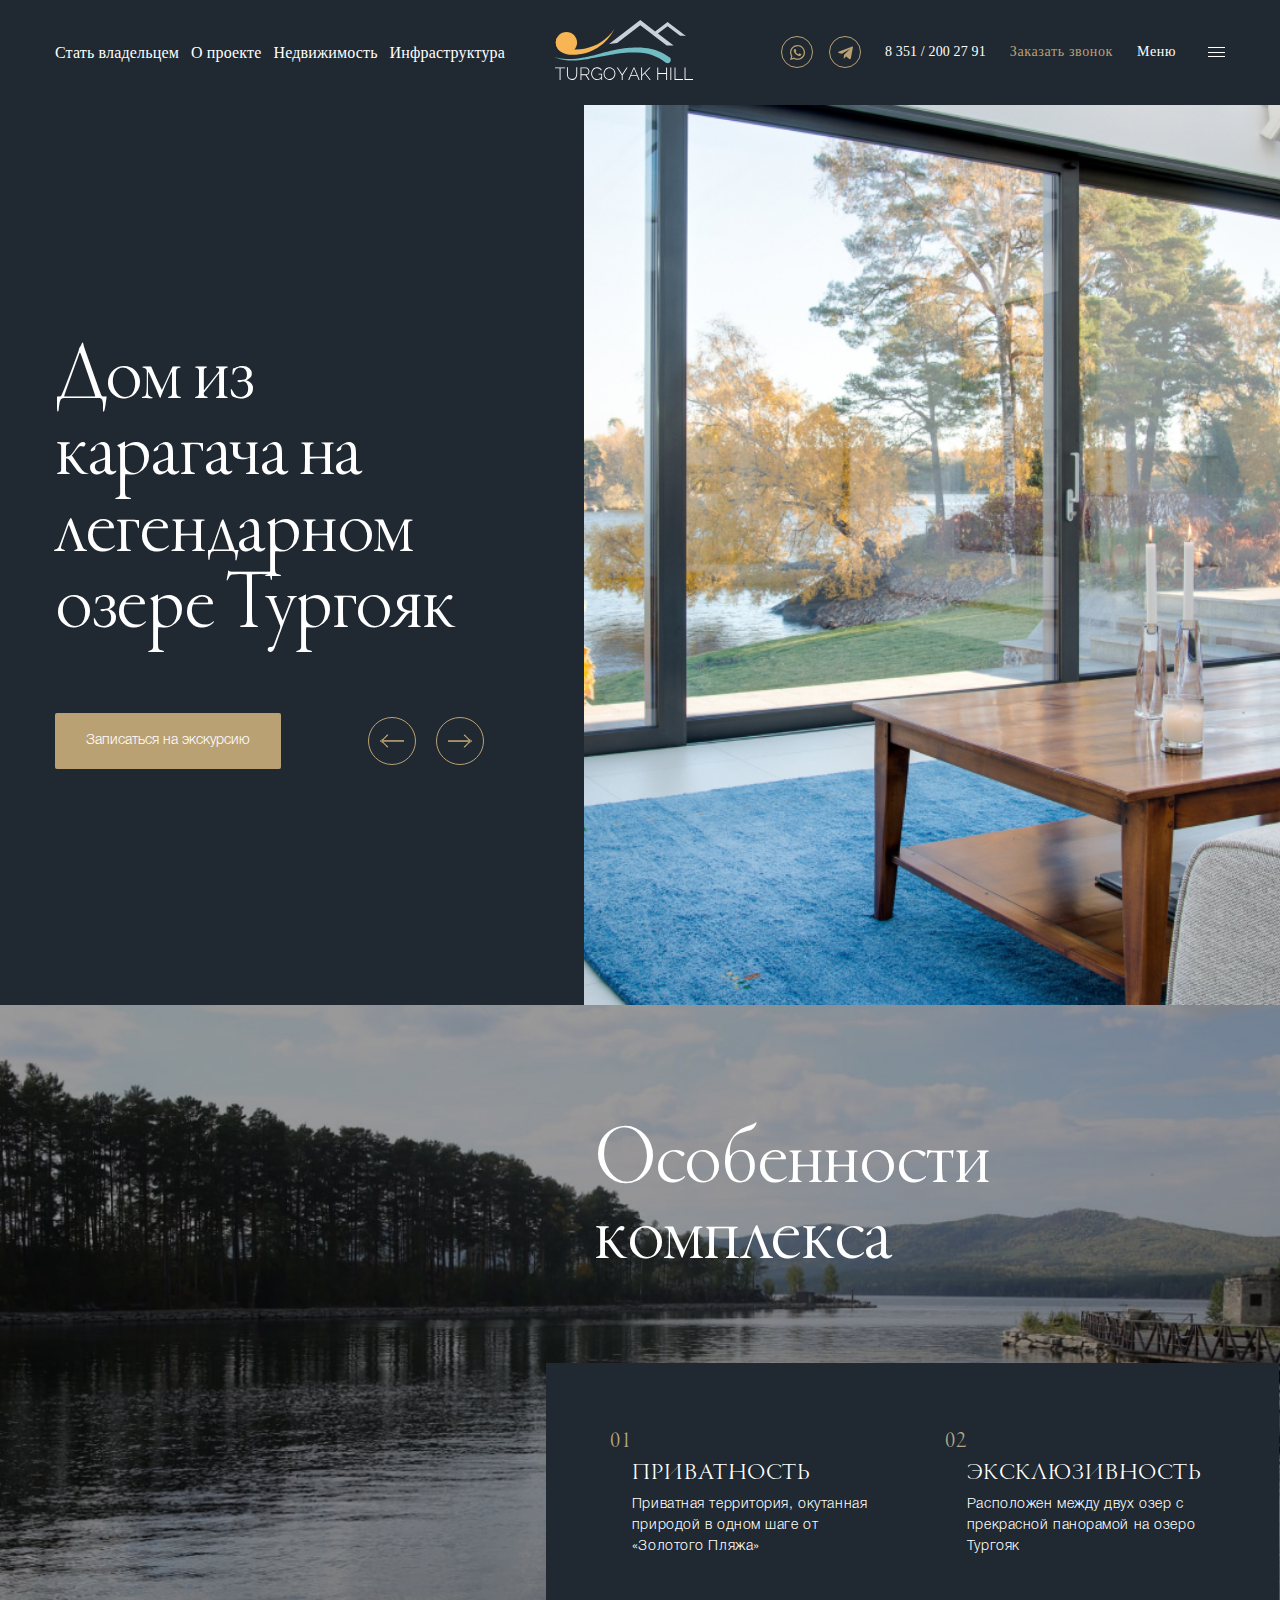
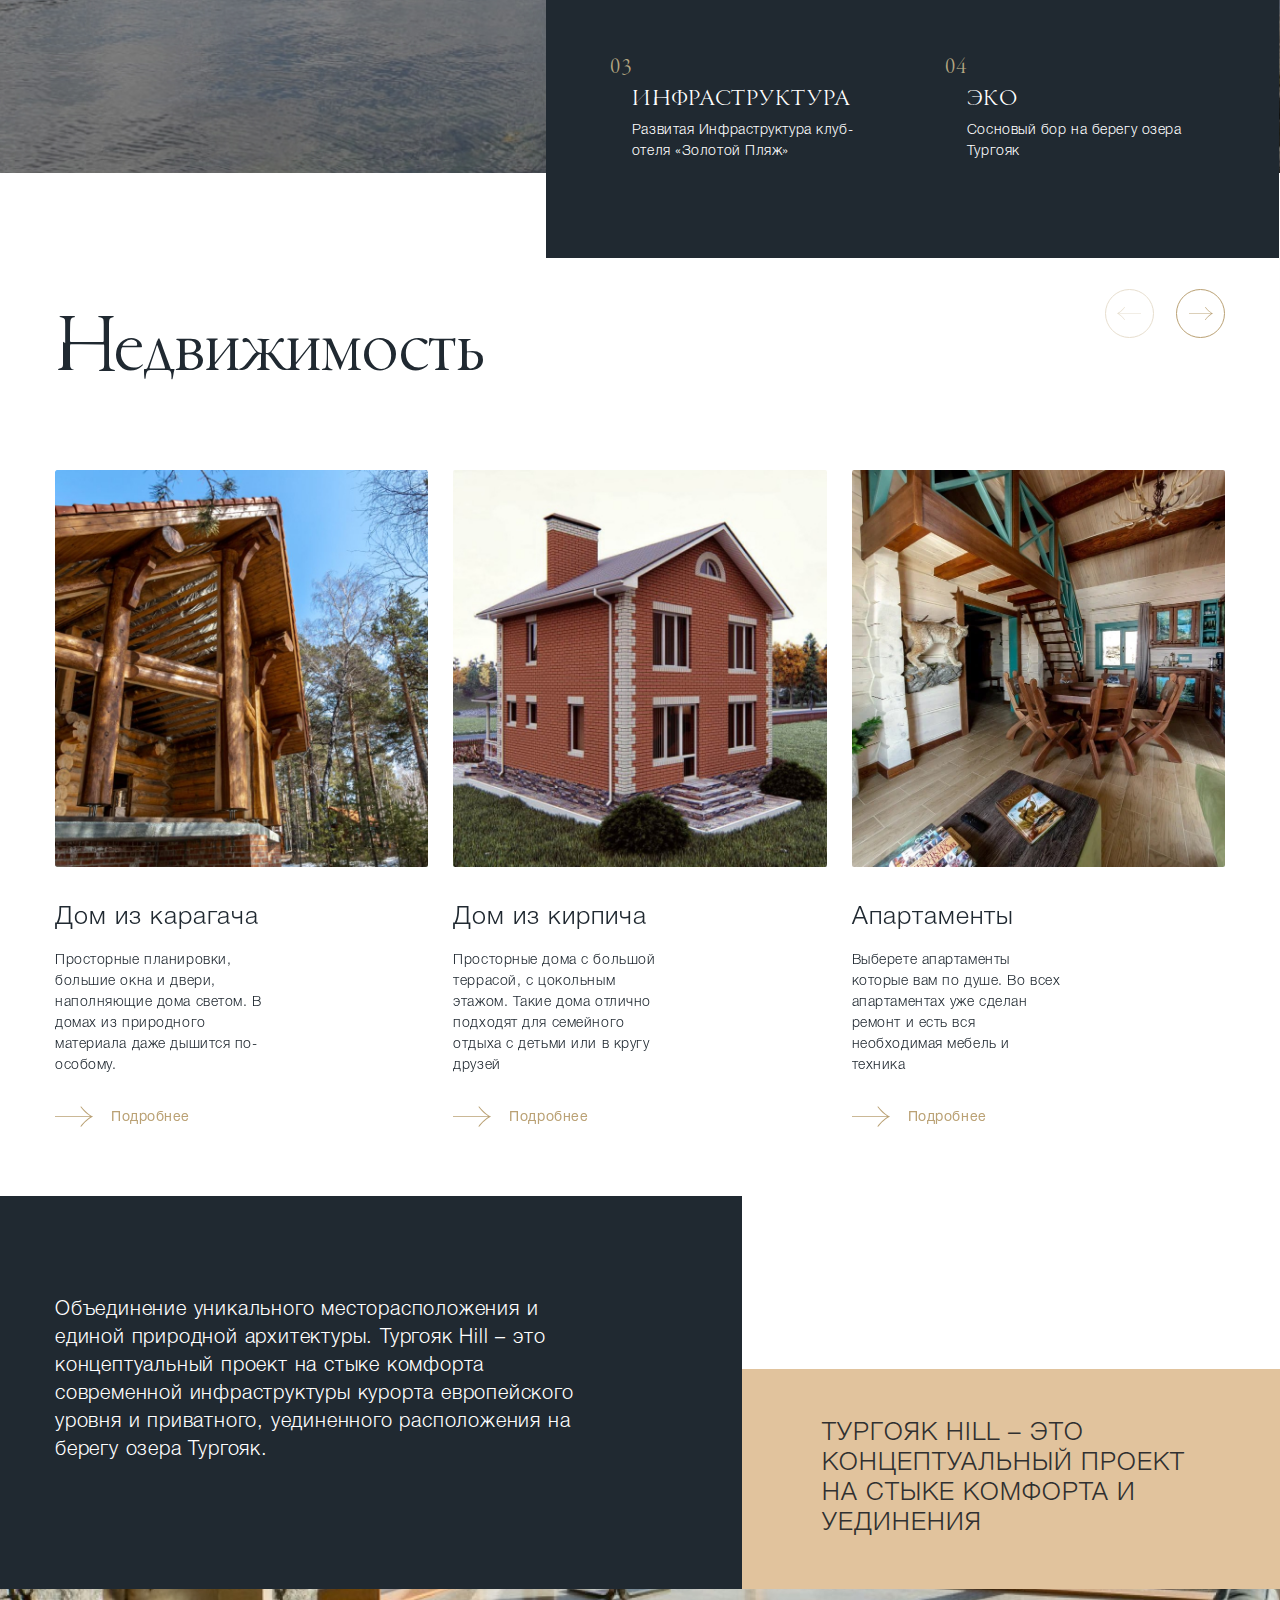
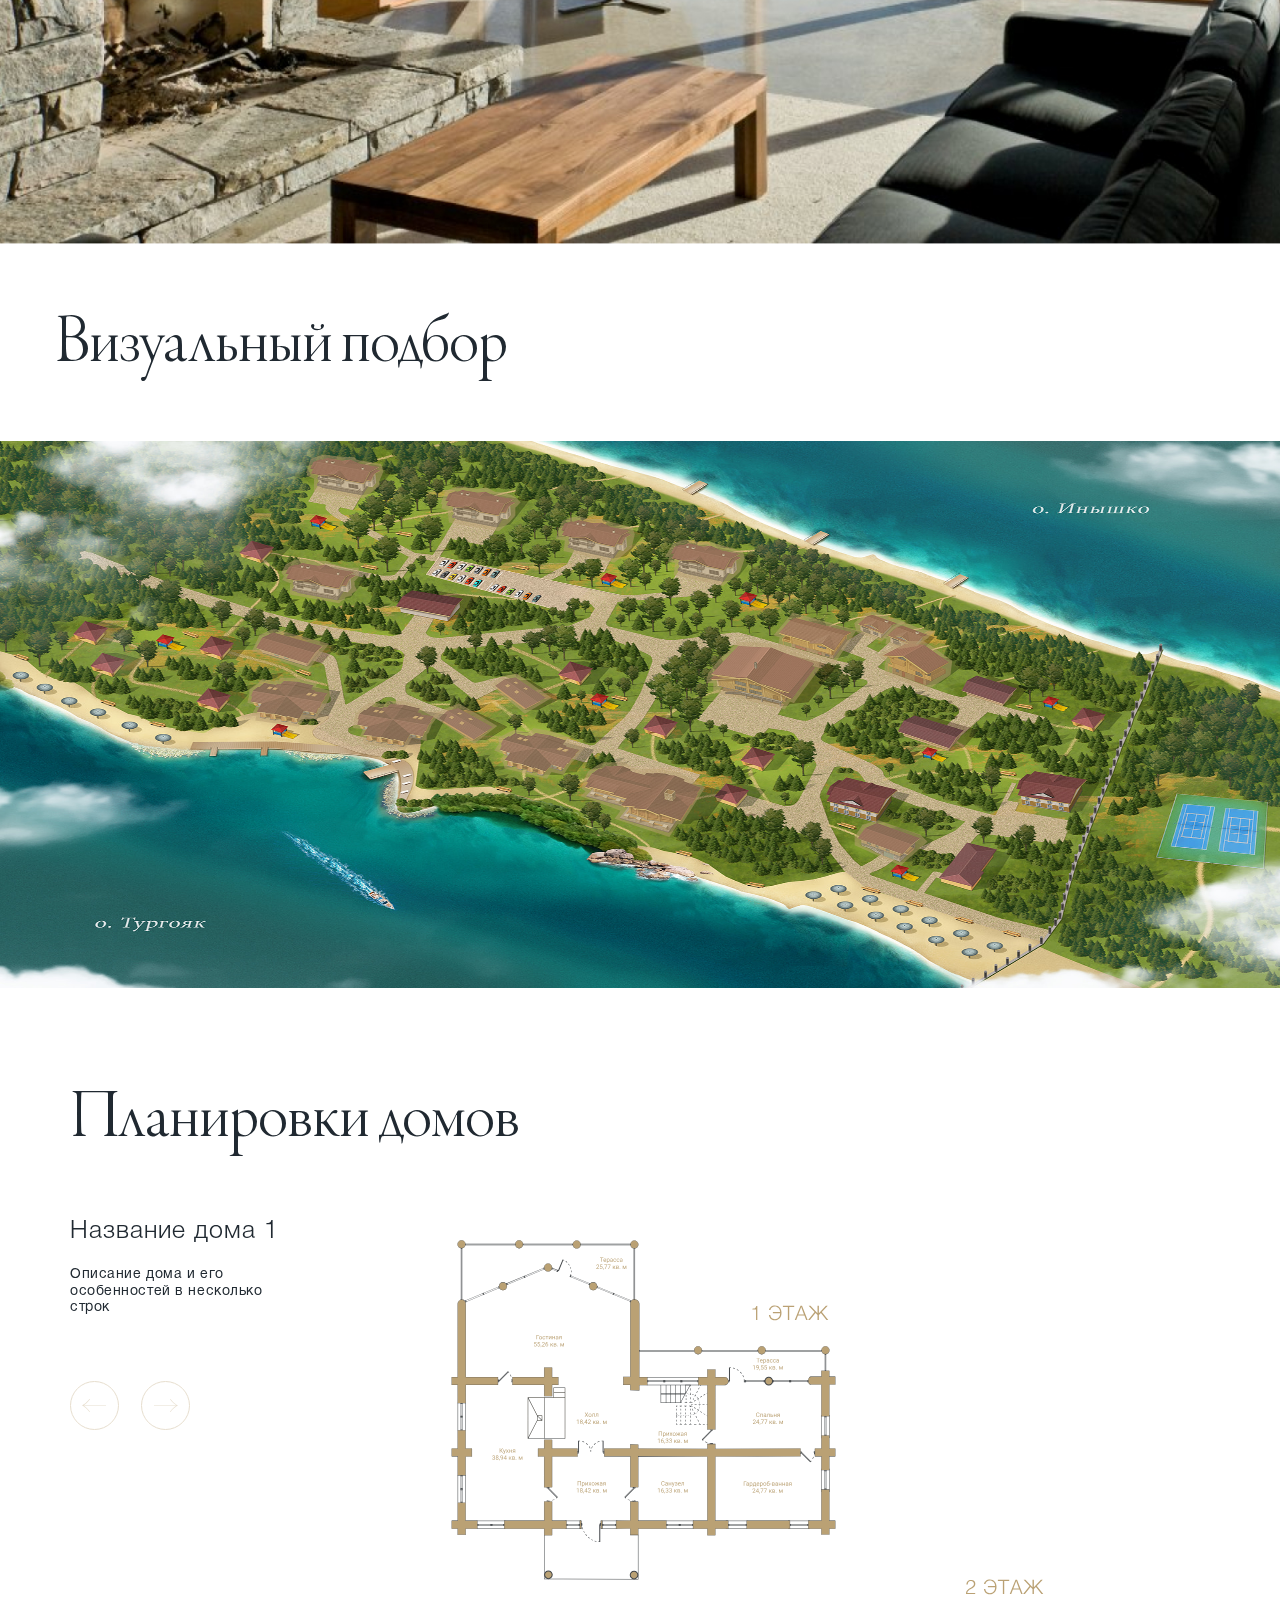
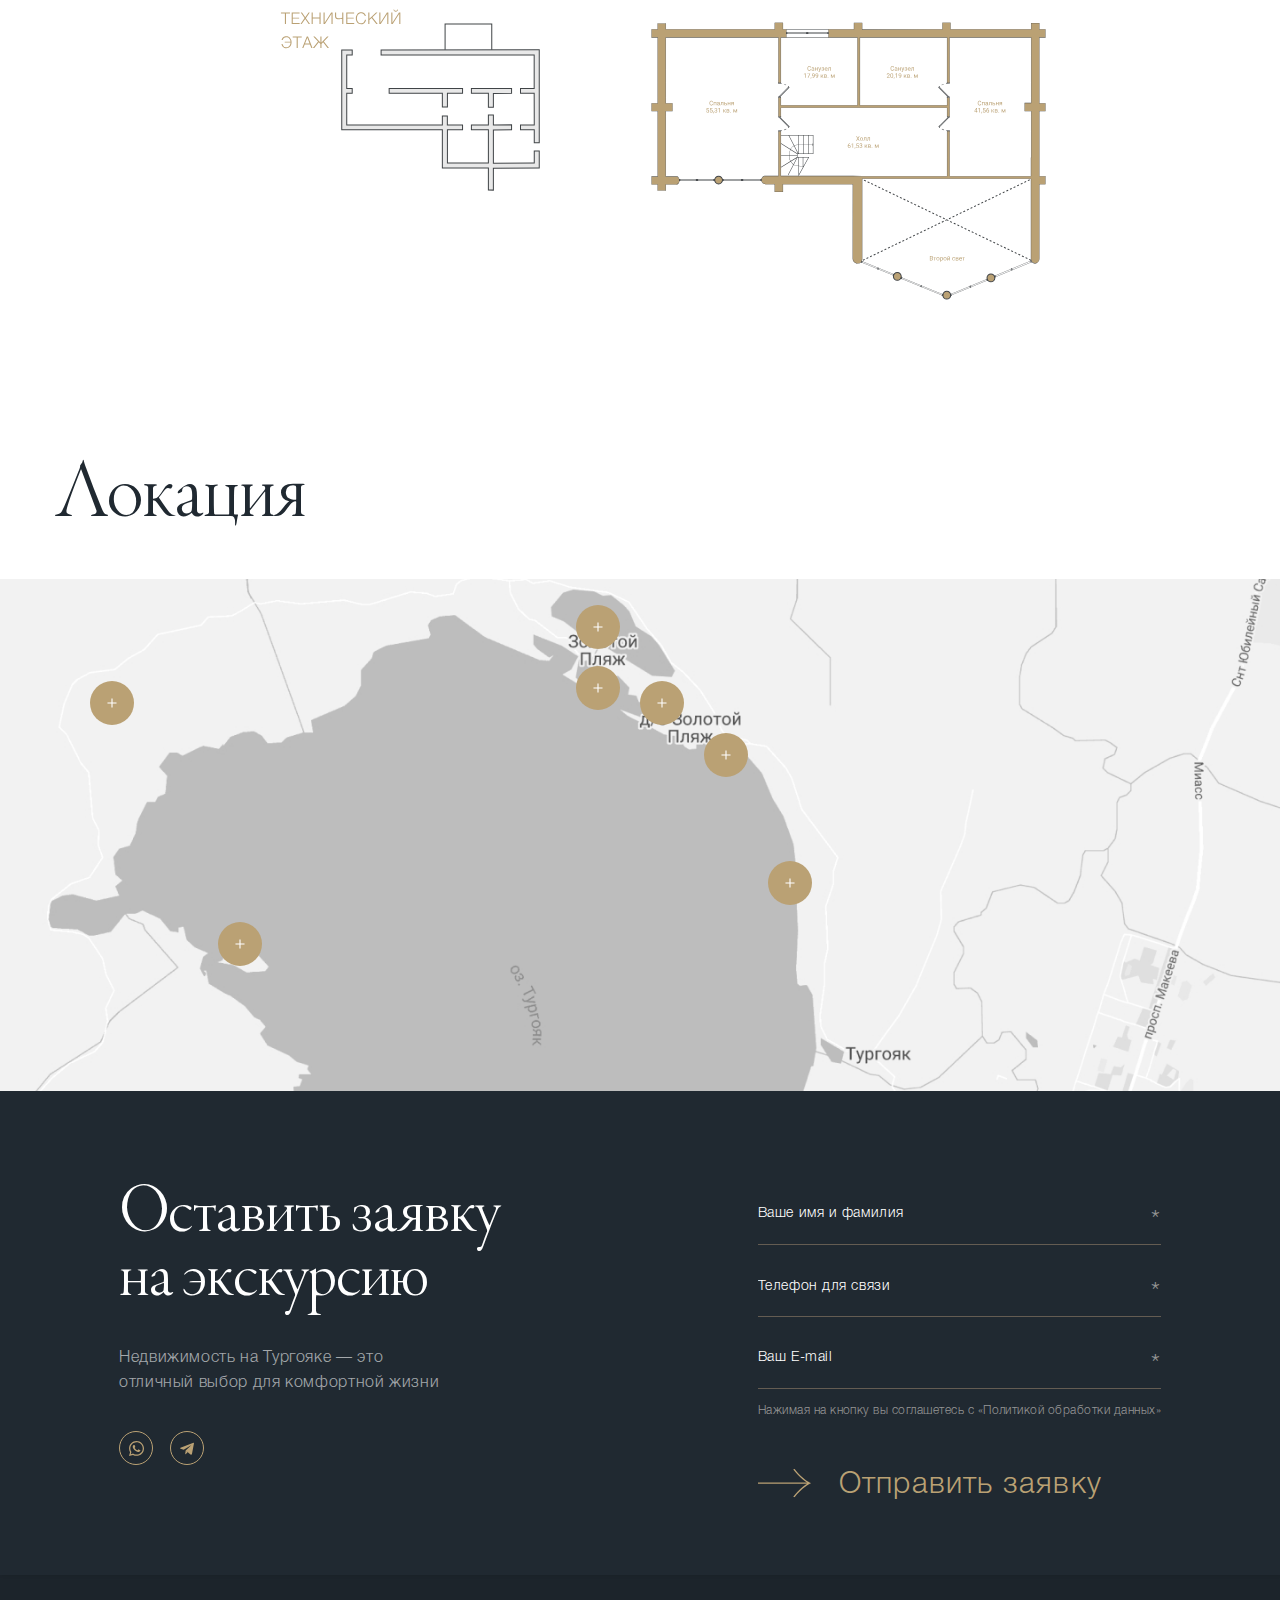
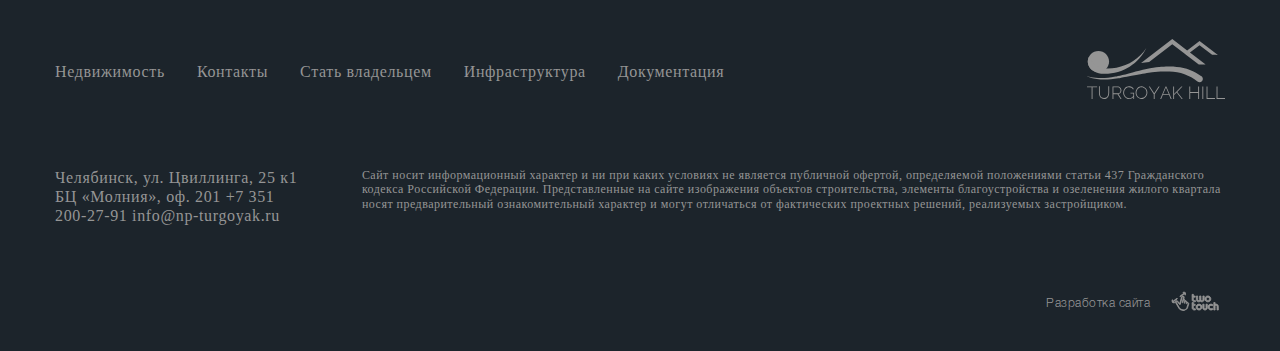
==== index.html @ 864f1203 "fixies lighgalary;" ====
<!DOCTYPE html>
<html class="no-js" lang="ru">

    <head>
        <meta charset="utf-8">
        <meta http-equiv="x-ua-compatible" content="ie=edge">
        <title>Главная</title>
        <meta content="" name="description">
        <meta content="" name="keywords">
        <meta name="viewport" content="width=device-width, initial-scale=1.0">
        <meta content="telephone=no" name="format-detection">
        <meta name="HandheldFriendly" content="true">
        <!--link(href='https://fonts.googleapis.com/css?family=Cormorant:300,400,500,600|Noto+Sans:400,400i,700&display=swap&subset=cyrillic', rel='stylesheet')-->
        <link href="static/css/main.css?1" rel="stylesheet">
        <link rel="shortcut icon" href="fav.svg" type="image/svg">
        <script>
            (function(H){H.className=H.className.replace(/\bno-js\b/,'js')})(document.documentElement)
        </script>
    </head>

    <body class="page">
        <div class="page__header">
            <div class="page-header">
                <div class="container">
                    <div class="page-header__row row">
                        <div class="col-lg-5">
                            <div class="page-header__nav-list"><a class="page-header__nav-item" href="/become_the_owner.html">Стать владельцем</a><a class="page-header__nav-item" href="/about.html">О проекте</a>
                                <div class="page-header__dropdown"><a class="page-header__nav-item" href="/real_estate.html">Недвижимость</a>
                                    <div class="page-header__dropdown-content"><a class="page-header__a" href="/real_estate_items.html">Дома из карагача</a><a class="page-header__a" href="/real_estate_items.html">Дома из кирпича</a><a class="page-header__a" href="/real_estate_items.html">Апартаменты</a>
                                    </div>
                                </div><a class="page-header__nav-item" href="/infrastructure.html">Инфраструктура</a>
                            </div>
                        </div>
                        <div class="col-lg-7">
                            <div class="page-header__right-col">
                                <a class="page-header__logo" href="/">
                                    <svg class="icon__logo" width="138px" height="60px">
                                        <use xlink:href="svg-symbolss51sj.svg#logo"></use>
                                    </svg>
                                </a>
                                <div class="page-header__social">
                                    <div class="page-header__social-item">
                                        <svg class="icon__whatsup" width="15px" height="15px">
                                            <use xlink:href="svg-symbolss51sj.svg#whatsup"></use>
                                        </svg>

                                    </div>
                                    <div class="page-header__social-item">
                                        <svg class="icon__tg" width="14px" height="13px">
                                            <use xlink:href="svg-symbolss51sj.svg#tg"></use>
                                        </svg>

                                    </div>
                                </div>
                                <div class="page-header__contacts-col"><a class="page-header__tel" href="tel:83512002791">8  351 / 200 27 91</a><a class="page-header__callback" href="#exampleModalCenter" data-toggle="modal">Заказать звонок</a>
                                    <div class="page-header__burger-wrap">
                                        <div class="page-header__burger-text">Меню
                                        </div>
                                        <div class="page-header__gamburger">
                                            <div class="page-header__gamburger-line1">
                                            </div>
                                            <div class="page-header__gamburger-line2">
                                            </div>
                                            <div class="page-header__gamburger-line3">
                                            </div>
                                        </div>
                                    </div>
                                </div>
                            </div>
                        </div>
                    </div>
                </div>
                <div class="page-header__mobile-menu">
                    <div class="container">
                        <div class="page-header__row-top row">
                            <div class="col-lg-1"></div>
                            <div class="col-12 col-lg-11">
                                <div class="page-header__content">
                                    <a class="page-header__logo" href="/">
                                        <svg class="icon__logo" width="138px" height="60px">
                                            <use xlink:href="svg-symbolss51sj.svg#logo"></use>
                                        </svg>
                                    </a>
                                    <div class="page-header__burger-wrap">
                                        <div class="page-header__burger-text">Закрыть
                                        </div>
                                        <div class="page-header__gamburger">
                                            <div class="page-header__gamburger-line1">
                                            </div>
                                            <div class="page-header__gamburger-line2">
                                            </div>
                                            <div class="page-header__gamburger-line3">
                                            </div>
                                        </div>
                                    </div>
                                </div>
                            </div>
                        </div>
                        <div class="page-header__row-bottom row">
                            <div class="col-lg-1"></div>
                            <div class="col-12 col-md-7">
                                <div class="page-header__nav-list page-header__nav-list_mobile"><a class="page-header__nav-item" href="/become_the_owner.html">Стать владельцем</a><a class="page-header__nav-item" href="/about.html">О проекте</a><a class="page-header__nav-item" href="/plans.html">Недвижимость</a>
                                    <a
                                    class="page-header__nav-item" href="/infrastructure.html">Инфраструктура</a><a class="page-header__nav-item" href="/docs.html">Документация</a>
                                </div>
                            </div>
                            <div class="col-12 col-md-4">
                                <div class="page-header__mobile-contacts">
                                    <div class="page-header__mobile-contacts-top">
                                        <div class="page-header__mobile-text">Телефон
                                        </div><a class="page-header__tel page-header__tel_mobile" href="tel:83512002791">8  351 / 200 27 91</a>
                                        <div class="page-header__social page-header__social_mobile">
                                            <div class="page-header__social-item">
                                                <svg class="icon__whatsup" width="15px" height="15px">
                                                    <use xlink:href="svg-symbolss51sj.svg#whatsup"></use>
                                                </svg>

                                            </div>
                                            <div class="page-header__social-item">
                                                <svg class="icon__tg" width="14px" height="13px">
                                                    <use xlink:href="svg-symbolss51sj.svg#tg"></use>
                                                </svg>

                                            </div>
                                        </div>
                                    </div>
                                    <div class="page-header__mobile-contacts-bottom">
                                        <div class="page-header__arrow">
                                            <svg class="icon__mobile-arr" width="35px" height="19px">
                                                <use xlink:href="svg-symbolss51sj.svg#mobile-arr"></use>
                                            </svg>

                                        </div><a class="page-header__callback page-header__callback_mobile" href="#exampleModalCenter" data-toggle="modal">Заказать звонок</a>
                                    </div>
                                </div>
                            </div>
                        </div>
                    </div>
                </div>
            </div>
        </div>
        <div class="page__wrapper">
            <div class="page__b-main-slider">
                <div class="b-main-slider">
                    <div class="b-main-slider__slider">
                        <div class="swiper-container mySwiper">
                            <div class="swiper-wrapper">
                                <div class="swiper-slide">
                                    <div class="b-main-slider__slide">
                                        <div class="b-main-slider__container container">
                                            <div class="b-main-slider__row row">
                                                <div class="b-main-slider__mobile-col col-sm-12 col-lg-5">
                                                    <div class="b-main-slider__title">Дом из карагача на легендарном озере Тургояк
                                                    </div>
                                                    <div class="b-main-slider__bottom">
                                                        <div class="b-main-slider__btn"><a class="b-btn" href="#exampleModalCenter" data-toggle="modal">Записаться на экскурсию</a>
                                                        </div>
                                                        <div class="b-main-slider__navigation">
                                                            <div class="b-slider-nav b-slider-nav_main">
                                                                <div class="b-slider-nav__btn b-slider-nav__btn_prev">
                                                                    <div class="b-slider-nav__arr-cont">
                                                                        <svg class="icon__arrow" width="24px" height="13px">
                                                                            <use xlink:href="svg-symbolss51sj.svg#arrow"></use>
                                                                        </svg>

                                                                        <svg class="icon__arrow" width="24px" height="13px">
                                                                            <use xlink:href="svg-symbolss51sj.svg#arrow"></use>
                                                                        </svg>

                                                                    </div>
                                                                </div>
                                                                <div class="b-slider-nav__btn b-slider-nav__btn_next">
                                                                    <div class="b-slider-nav__arr-cont">
                                                                        <svg class="icon__arrow" width="24px" height="13px">
                                                                            <use xlink:href="svg-symbolss51sj.svg#arrow"></use>
                                                                        </svg>

                                                                        <svg class="icon__arrow" width="24px" height="13px">
                                                                            <use xlink:href="svg-symbolss51sj.svg#arrow"></use>
                                                                        </svg>

                                                                    </div>
                                                                </div>
                                                            </div>
                                                        </div>
                                                    </div>
                                                </div>
                                                <div class="col-sm-12 col-lg-7">
                                                    <div class="b-main-slider__slider-img" style="background-image: url(static/img/content/main-new.jpg)">
                                                    </div>
                                                </div>
                                            </div>
                                        </div>
                                    </div>
                                </div>
                                <div class="swiper-slide">
                                    <div class="b-main-slider__slide">
                                        <div class="b-main-slider__container container">
                                            <div class="b-main-slider__row row">
                                                <div class="b-main-slider__mobile-col col-sm-12 col-lg-5">
                                                    <div class="b-main-slider__title">Апартаменты на легендарном озере Тургояк
                                                    </div>
                                                    <div class="b-main-slider__bottom">
                                                        <div class="b-main-slider__btn"><a class="b-btn" href="#exampleModalCenter" data-toggle="modal">Записаться на экскурсию</a>
                                                        </div>
                                                        <div class="b-main-slider__navigation">
                                                            <div class="b-slider-nav b-slider-nav_main">
                                                                <div class="b-slider-nav__btn b-slider-nav__btn_prev">
                                                                    <div class="b-slider-nav__arr-cont">
                                                                        <svg class="icon__arrow" width="24px" height="13px">
                                                                            <use xlink:href="svg-symbolss51sj.svg#arrow"></use>
                                                                        </svg>

                                                                        <svg class="icon__arrow" width="24px" height="13px">
                                                                            <use xlink:href="svg-symbolss51sj.svg#arrow"></use>
                                                                        </svg>

                                                                    </div>
                                                                </div>
                                                                <div class="b-slider-nav__btn b-slider-nav__btn_next">
                                                                    <div class="b-slider-nav__arr-cont">
                                                                        <svg class="icon__arrow" width="24px" height="13px">
                                                                            <use xlink:href="svg-symbolss51sj.svg#arrow"></use>
                                                                        </svg>

                                                                        <svg class="icon__arrow" width="24px" height="13px">
                                                                            <use xlink:href="svg-symbolss51sj.svg#arrow"></use>
                                                                        </svg>

                                                                    </div>
                                                                </div>
                                                            </div>
                                                        </div>
                                                    </div>
                                                </div>
                                                <div class="col-sm-12 col-lg-7">
                                                    <div class="b-main-slider__slider-img" style="background-image: url(static/img/content/main_slider.jpg)">
                                                    </div>
                                                </div>
                                            </div>
                                        </div>
                                    </div>
                                </div>
                            </div>
                        </div>
                    </div>
                    <div class="b-main-slider__mobile-navigation">
                        <div class="container">
                            <div class="row">
                                <div class="col-lg-12">
                                    <div class="b-main-slider__mobile-navigation-block">
                                        <div class="swiper-button-prev">
                                            <svg class="icon__arrow" width="24px" height="13px">
                                                <use xlink:href="svg-symbolss51sj.svg#arrow"></use>
                                            </svg>

                                        </div>
                                        <div class="swiper-pagination"></div>
                                        <div class="swiper-button-next">
                                            <svg class="icon__arrow" width="24px" height="13px">
                                                <use xlink:href="svg-symbolss51sj.svg#arrow"></use>
                                            </svg>

                                        </div>
                                    </div>
                                </div>
                            </div>
                        </div>
                    </div>
                </div>
                <div class="page__second-for-main-block">
                    <div class="b-features">
                        <div class="b-features__content" style="background-image:url(static/img/content/feature-img.jpg);">
                            <div class="row">
                                <div class="col-md-3 col-lg-5"></div>
                                <div class="b-features__col col-md-9 col-lg-7">
                                    <div class="b-features__header">Особенности комплекса
                                    </div>
                                    <div class="b-features__card-block">
                                        <div class="b-features__card">
                                            <div class="b-features__grid">
                                                <div class="b-features__item">
                                                    <div class="b-features__num">01
                                                    </div>
                                                    <div class="b-features__text">
                                                        <div class="b-features__title">ПРИВАТНОСТЬ
                                                        </div>
                                                        <div class="b-features__desc">Приватная территория, окутанная природой в одном шаге от «Золотого Пляжа»
                                                        </div>
                                                    </div>
                                                </div>
                                                <div class="b-features__item">
                                                    <div class="b-features__num">02
                                                    </div>
                                                    <div class="b-features__text">
                                                        <div class="b-features__title">ЭКСКЛЮЗИВНОСТЬ
                                                        </div>
                                                        <div class="b-features__desc">Расположен между двух озер с прекрасной панорамой на озеро Тургояк
                                                        </div>
                                                    </div>
                                                </div>
                                                <div class="b-features__item">
                                                    <div class="b-features__num">03
                                                    </div>
                                                    <div class="b-features__text">
                                                        <div class="b-features__title">ИНФРАСТРУКТУРА
                                                        </div>
                                                        <div class="b-features__desc">Развитая Инфраструктура клуб-отеля «Золотой Пляж»
                                                        </div>
                                                    </div>
                                                </div>
                                                <div class="b-features__item">
                                                    <div class="b-features__num">04
                                                    </div>
                                                    <div class="b-features__text">
                                                        <div class="b-features__title">Эко
                                                        </div>
                                                        <div class="b-features__desc">Сосновый бор на берегу озера Тургояк
                                                        </div>
                                                    </div>
                                                </div>
                                            </div>
                                        </div>
                                        <div class="b-features__slider">
                                            <div class="b-features__swiper-container swiper-container">
                                                <div class="b-features__swiper-wrapper swiper-wrapper">
                                                    <div class="b-features__swiper-slide swiper-slide">
                                                        <div class="b-features__slide">
                                                            <div class="b-features__item">
                                                                <div class="b-features__num">01
                                                                </div>
                                                                <div class="b-features__text">
                                                                    <div class="b-features__title">ПРИВАТНОСТЬ
                                                                    </div>
                                                                    <div class="b-features__desc">Приватная территория, окутанная природой в одном шаге от «Золотого Пляжа»
                                                                    </div>
                                                                </div>
                                                                <div class="b-features__navigation">
                                                                    <div class="swiper-button-prev">
                                                                        <svg class="icon__arrow" width="24px" height="13px">
                                                                            <use xlink:href="svg-symbolss51sj.svg#arrow"></use>
                                                                        </svg>

                                                                    </div>
                                                                    <div class="swiper-button-next">
                                                                        <svg class="icon__arrow" width="24px" height="13px">
                                                                            <use xlink:href="svg-symbolss51sj.svg#arrow"></use>
                                                                        </svg>

                                                                    </div>
                                                                </div>
                                                            </div>
                                                        </div>
                                                    </div>
                                                    <div class="b-features__swiper-slide swiper-slide">
                                                        <div class="b-features__slide">
                                                            <div class="b-features__item">
                                                                <div class="b-features__num">02
                                                                </div>
                                                                <div class="b-features__text">
                                                                    <div class="b-features__title">ЭКСКЛЮЗИВНОСТЬ
                                                                    </div>
                                                                    <div class="b-features__desc">Расположен между двух озер с прекрасной панорамой на озеро Тургояк
                                                                    </div>
                                                                </div>
                                                                <div class="b-features__navigation">
                                                                    <div class="swiper-button-prev">
                                                                        <svg class="icon__arrow" width="24px" height="13px">
                                                                            <use xlink:href="svg-symbolss51sj.svg#arrow"></use>
                                                                        </svg>

                                                                    </div>
                                                                    <div class="swiper-button-next">
                                                                        <svg class="icon__arrow" width="24px" height="13px">
                                                                            <use xlink:href="svg-symbolss51sj.svg#arrow"></use>
                                                                        </svg>

                                                                    </div>
                                                                </div>
                                                            </div>
                                                        </div>
                                                    </div>
                                                    <div class="b-features__swiper-slide swiper-slide">
                                                        <div class="b-features__slide">
                                                            <div class="b-features__item">
                                                                <div class="b-features__num">03
                                                                </div>
                                                                <div class="b-features__text">
                                                                    <div class="b-features__title">ИНФРАСТРУКТУРА
                                                                    </div>
                                                                    <div class="b-features__desc">Развитая Инфраструктура клуб-отеля «Золотой Пляж»
                                                                    </div>
                                                                </div>
                                                                <div class="b-features__navigation">
                                                                    <div class="swiper-button-prev">
                                                                        <svg class="icon__arrow" width="24px" height="13px">
                                                                            <use xlink:href="svg-symbolss51sj.svg#arrow"></use>
                                                                        </svg>

                                                                    </div>
                                                                    <div class="swiper-button-next">
                                                                        <svg class="icon__arrow" width="24px" height="13px">
                                                                            <use xlink:href="svg-symbolss51sj.svg#arrow"></use>
                                                                        </svg>

                                                                    </div>
                                                                </div>
                                                            </div>
                                                        </div>
                                                    </div>
                                                    <div class="b-features__swiper-slide swiper-slide">
                                                        <div class="b-features__slide">
                                                            <div class="b-features__item">
                                                                <div class="b-features__num">04
                                                                </div>
                                                                <div class="b-features__text">
                                                                    <div class="b-features__title">Эко
                                                                    </div>
                                                                    <div class="b-features__desc">Сосновый бор на берегу озера Тургояк
                                                                    </div>
                                                                </div>
                                                                <div class="b-features__navigation">
                                                                    <div class="swiper-button-prev">
                                                                        <svg class="icon__arrow" width="24px" height="13px">
                                                                            <use xlink:href="svg-symbolss51sj.svg#arrow"></use>
                                                                        </svg>

                                                                    </div>
                                                                    <div class="swiper-button-next">
                                                                        <svg class="icon__arrow" width="24px" height="13px">
                                                                            <use xlink:href="svg-symbolss51sj.svg#arrow"></use>
                                                                        </svg>

                                                                    </div>
                                                                </div>
                                                            </div>
                                                        </div>
                                                    </div>
                                                </div>
                                            </div>
                                        </div>
                                    </div>
                                </div>
                            </div>
                        </div>
                    </div>
                </div>
                <div class="page__b-our-apartments">
                    <div class="b-our-apartments">
                        <div class="b-our-apartments__desctop">
                            <div class="container">
                                <div class="b-our-apartments__row row">
                                    <div class="col-lg-6">
                                        <div class="b-our-apartments__title">
                                            <br>Недвижимость
                                        </div>
                                    </div>
                                    <div class="col-lg-6">
                                        <div class="b-our-apartments__navigation">
                                            <div class="swiper-button-prev">
                                                <svg class="icon__arrow" width="24px" height="13px">
                                                    <use xlink:href="svg-symbolss51sj.svg#arrow"></use>
                                                </svg>

                                            </div>
                                            <div class="swiper-button-next">
                                                <svg class="icon__arrow" width="24px" height="13px">
                                                    <use xlink:href="svg-symbolss51sj.svg#arrow"></use>
                                                </svg>

                                            </div>
                                        </div>
                                    </div>
                                </div>
                                <div class="b-our-apartments__slider">
                                    <div class="b-our-apartments__swiper-container swiper-container">
                                        <div class="swiper-wrapper">
                                            <div class="swiper-slide">
                                                <div class="b-our-apartments__slide">
                                                    <div class="b-our-apartments-card">
                                                        <div class="b-our-apartments-card__top">
                                                            <div class="b-our-apartments-card__img">
                                                                <img src="static/img/content/house_1.jpg" />
                                                            </div>
                                                        </div>
                                                        <div class="b-our-apartments-card__bottom">
                                                            <div class="b-our-apartments-card__title">Дом из карагача
                                                            </div>
                                                            <div class="b-our-apartments-card__description">Просторные планировки, большие окна и двери, наполняющие дома светом. В домах из природного материала даже дышится по-особому.
                                                            </div>
                                                            <a class="b-our-apartments-card__link" href="/real_estate_inner.html">
                                                                <div class="b-our-apartments-card__arrow">
                                                                    <svg class="icon__arrow" width="24px" height="13px">
                                                                        <use xlink:href="svg-symbolss51sj.svg#arrow"></use>
                                                                    </svg>

                                                                </div>
                                                                <div class="b-our-apartments-card__link-text">Подробнее
                                                                </div>
                                                            </a>
                                                        </div>
                                                    </div>
                                                </div>
                                            </div>
                                            <div class="swiper-slide">
                                                <div class="b-our-apartments__slide">
                                                    <div class="b-our-apartments-card">
                                                        <div class="b-our-apartments-card__top">
                                                            <div class="b-our-apartments-card__img">
                                                                <img src="static/img/content/house_2.jpg" />
                                                            </div>
                                                        </div>
                                                        <div class="b-our-apartments-card__bottom">
                                                            <div class="b-our-apartments-card__title">Дом из кирпича
                                                            </div>
                                                            <div class="b-our-apartments-card__description">Просторные дома с большой террасой, с цокольным этажом. Такие дома отлично подходят для семейного отдыха с детьми или в кругу друзей
                                                            </div>
                                                            <a class="b-our-apartments-card__link" href="/real_estate_inner.html">
                                                                <div class="b-our-apartments-card__arrow">
                                                                    <svg class="icon__arrow" width="24px" height="13px">
                                                                        <use xlink:href="svg-symbolss51sj.svg#arrow"></use>
                                                                    </svg>

                                                                </div>
                                                                <div class="b-our-apartments-card__link-text">Подробнее
                                                                </div>
                                                            </a>
                                                        </div>
                                                    </div>
                                                </div>
                                            </div>
                                            <div class="swiper-slide">
                                                <div class="b-our-apartments__slide">
                                                    <div class="b-our-apartments-card">
                                                        <div class="b-our-apartments-card__top">
                                                            <div class="b-our-apartments-card__img">
                                                                <img src="static/img/content/apart-22.jpg" />
                                                            </div>
                                                        </div>
                                                        <div class="b-our-apartments-card__bottom">
                                                            <div class="b-our-apartments-card__title">Апартаменты
                                                            </div>
                                                            <div class="b-our-apartments-card__description">Выберете апартаменты которые вам по душе. Во всех апартаментах уже сделан ремонт и есть вся необходимая мебель и техника
                                                            </div>
                                                            <a class="b-our-apartments-card__link" href="/real_estate_inner.html">
                                                                <div class="b-our-apartments-card__arrow">
                                                                    <svg class="icon__arrow" width="24px" height="13px">
                                                                        <use xlink:href="svg-symbolss51sj.svg#arrow"></use>
                                                                    </svg>

                                                                </div>
                                                                <div class="b-our-apartments-card__link-text">Подробнее
                                                                </div>
                                                            </a>
                                                        </div>
                                                    </div>
                                                </div>
                                            </div>
                                            <div class="swiper-slide">
                                                <div class="b-our-apartments__slide">
                                                    <div class="b-our-apartments-card">
                                                        <div class="b-our-apartments-card__top">
                                                            <div class="b-our-apartments-card__img">
                                                                <img src="static/img/content/house_1.jpg" />
                                                            </div>
                                                        </div>
                                                        <div class="b-our-apartments-card__bottom">
                                                            <div class="b-our-apartments-card__title">Дом из оцилиндрованного бревна
                                                            </div>
                                                            <div class="b-our-apartments-card__description">Просторные и большие дома, в которых есть все необходимое
                                                            </div>
                                                            <a class="b-our-apartments-card__link" href="/real_estate_inner.html">
                                                                <div class="b-our-apartments-card__arrow">
                                                                    <svg class="icon__arrow" width="24px" height="13px">
                                                                        <use xlink:href="svg-symbolss51sj.svg#arrow"></use>
                                                                    </svg>

                                                                </div>
                                                                <div class="b-our-apartments-card__link-text">Подробнее
                                                                </div>
                                                            </a>
                                                        </div>
                                                    </div>
                                                </div>
                                            </div>
                                        </div>
                                    </div>
                                </div>
                            </div>
                        </div>
                        <div class="b-our-apartments__mobile">
                            <div class="container">
                                <div class="b-our-apartments__title">Наша
                                    <br>недвижимость
                                </div>
                                <div class="b-our-apartments__list">
                                    <div class="b-our-apartments__card">
                                        <div class="b-our-apartments-card">
                                            <div class="b-our-apartments-card__top">
                                                <div class="b-our-apartments-card__img">
                                                    <img src="static/img/content/house_1.jpg" />
                                                </div>
                                            </div>
                                            <div class="b-our-apartments-card__bottom">
                                                <div class="b-our-apartments-card__title">Дом из карагача
                                                </div>
                                                <div class="b-our-apartments-card__description">Просторные планировки, большие окна и двери, наполняющие дома светом. В домах из природного материала даже дышится по-особому.
                                                </div>
                                                <a class="b-our-apartments-card__link" href="/real_estate_inner.html">
                                                    <div class="b-our-apartments-card__arrow">
                                                        <svg class="icon__arrow" width="24px" height="13px">
                                                            <use xlink:href="svg-symbolss51sj.svg#arrow"></use>
                                                        </svg>

                                                    </div>
                                                    <div class="b-our-apartments-card__link-text">Подробнее
                                                    </div>
                                                </a>
                                            </div>
                                        </div>
                                    </div>
                                    <div class="b-our-apartments__card">
                                        <div class="b-our-apartments-card">
                                            <div class="b-our-apartments-card__top">
                                                <div class="b-our-apartments-card__img">
                                                    <img src="static/img/content/house_2.jpg" />
                                                </div>
                                            </div>
                                            <div class="b-our-apartments-card__bottom">
                                                <div class="b-our-apartments-card__title">Дом из кирпича
                                                </div>
                                                <div class="b-our-apartments-card__description">Просторные дома с большой террасой, с цокольным этажом. Такие дома отлично подходят для семейного отдыха с детьми или в кругу друзей
                                                </div>
                                                <a class="b-our-apartments-card__link" href="/real_estate_inner.html">
                                                    <div class="b-our-apartments-card__arrow">
                                                        <svg class="icon__arrow" width="24px" height="13px">
                                                            <use xlink:href="svg-symbolss51sj.svg#arrow"></use>
                                                        </svg>

                                                    </div>
                                                    <div class="b-our-apartments-card__link-text">Подробнее
                                                    </div>
                                                </a>
                                            </div>
                                        </div>
                                    </div>
                                    <div class="b-our-apartments__card">
                                        <div class="b-our-apartments-card">
                                            <div class="b-our-apartments-card__top">
                                                <div class="b-our-apartments-card__img">
                                                    <img src="static/img/content/apart-22.jpg" />
                                                </div>
                                            </div>
                                            <div class="b-our-apartments-card__bottom">
                                                <div class="b-our-apartments-card__title">Апартаменты
                                                </div>
                                                <div class="b-our-apartments-card__description">Выберете апартаменты которые вам по душе. Во всех апартаментах уже сделан ремонт и есть вся необходимая мебель и техника
                                                </div>
                                                <a class="b-our-apartments-card__link" href="/real_estate_inner.html">
                                                    <div class="b-our-apartments-card__arrow">
                                                        <svg class="icon__arrow" width="24px" height="13px">
                                                            <use xlink:href="svg-symbolss51sj.svg#arrow"></use>
                                                        </svg>

                                                    </div>
                                                    <div class="b-our-apartments-card__link-text">Подробнее
                                                    </div>
                                                </a>
                                            </div>
                                        </div>
                                    </div>
                                    <div class="b-our-apartments__card">
                                        <div class="b-our-apartments-card">
                                            <div class="b-our-apartments-card__top">
                                                <div class="b-our-apartments-card__img">
                                                    <img src="static/img/content/house_1.jpg" />
                                                </div>
                                            </div>
                                            <div class="b-our-apartments-card__bottom">
                                                <div class="b-our-apartments-card__title">Дом из оцилиндрованного бревна
                                                </div>
                                                <div class="b-our-apartments-card__description">Просторные и большие дома, в которых есть все необходимое
                                                </div>
                                                <a class="b-our-apartments-card__link" href="/real_estate_inner.html">
                                                    <div class="b-our-apartments-card__arrow">
                                                        <svg class="icon__arrow" width="24px" height="13px">
                                                            <use xlink:href="svg-symbolss51sj.svg#arrow"></use>
                                                        </svg>

                                                    </div>
                                                    <div class="b-our-apartments-card__link-text">Подробнее
                                                    </div>
                                                </a>
                                            </div>
                                        </div>
                                    </div>
                                </div>
                            </div>
                        </div>
                    </div>
                </div>
            </div>
            <div class="page__b-about">
                <div class="b-about">
                    <div class="b-about__top">
                        <div class="b-about__left">
                            <div class="b-about__title">
                            </div>
                            <div class="b-about__description">Объединение уникального месторасположения и единой природной архитектуры. Тургояк Hill – это концептуальный проект на стыке комфорта современной инфраструктуры курорта европейского уровня и приватного, уединенного расположения
                                на берегу озера Тургояк.
                            </div>
                        </div>
                        <div class="b-about__white">
                        </div>
                        <div class="b-about__right">
                            <div class="b-about__text">ТУРГОЯК HILL – ЭТО КОНЦЕПТУАЛЬНЫЙ ПРОЕКТ НА СТЫКЕ КОМФОРТА И УЕДИНЕНИЯ
                            </div>
                        </div>
                    </div>
                    <div class="b-about__bottom">
                        <div class="b-about__img">
                            <img src="static/img/content/about.jpg" />
                        </div>
                    </div>
                </div>
            </div>
            <div class="page__b-visual">
                <div class="b-visual">
                    <div class="container">
                        <div class="b-visual__title">Визуальный подбор
                        </div>
                    </div>
                    <div class="b-visual__img">
                        <img src="static//img/content/visual.jpg" width="1920" height="820" style="aspect-ratio: 1920/820" />
                        <svg class="b-visual__svg" viewBox="0 0 1920 820">
                            <a class="b-visual__link" href="/real_estate_inner.html">
                                <path class="b-visual__contour" d="M 440 226 L 440 210 L 430 206 L 432 202 L 428 197 L 432 189 L 444 183 L 448 183 L 454 181 L 474 185 L 483 185 L 489 185 L 497 189 L 499 189 L 513 193 L 523 195 L 531 195 L 533 195 L 533 202 L 529 206 L 527 208 L 527 212 L 527 218 L 529 222 L 523 226 L 523 228 L 515 230 L 513 234 L 509 236 L 507 238 Z "
                                data-items="[{&quot;name&quot;:&quot;Дом из кирпича №1&quot;,&quot;text&quot;:&quot;Описание&quot;}]">
                                </path>
                            </a>
                            <a class="b-visual__link" href="/real_estate_inner.html">
                                <path class="b-visual__contour" d="M 544 81 L 476 71 L 476 53 L 466 49 L 468 43 L 466 43 L 470 31 L 483 26 L 491 26 L 513 29 L 525 29 L 529 29 L 533 33 L 568 39 L 570 45 L 564 59 L 564 61 L 564 65 Z" data-items="[{&quot;name&quot;:&quot;Дом из кирпича №2&quot;,&quot;text&quot;:&quot;Описание&quot;}]">
                                </path>
                            </a>
                            <a class="b-visual__link" href="/real_estate_inner.html">
                                <path class="b-visual__contour" d="M 678 118 L 676 100 L 668 98 L 670 90 L 668 90 L 672 79 L 682 75 L 688 73 L 692 73 L 704 75 L 715 77 L 729 75 L 741 81 L 759 83 L 770 88 L 774 92 L 768 98 L 768 110 L 761 118 L 747 130 Z" data-items="[{&quot;name&quot;:&quot;Дом из кирпича №3&quot;,&quot;text&quot;:&quot;Описание&quot;}]">
                                </path>
                            </a>
                            <a class="b-visual__link" href="/real_estate_inner.html">
                                <path class="b-visual__contour" d="M 920 177 L 851 161 L 853 145 L 841 143 L 845 134 L 843 134 L 847 124 L 857 120 L 867 118 L 882 122 L 890 122 L 902 122 L 914 126 L 945 134 L 947 140 L 943 157 Z" data-items="[{&quot;name&quot;:&quot;Дом из кирпича №4&quot;,&quot;text&quot;:&quot;Описание&quot;}]">
                                </path>
                            </a>
                            <a class="b-visual__link" href="/real_estate_inner.html">
                                <path class="b-visual__contour" d="M 1083 212 L 1016 197 L 1018 179 L 1008 177 L 1010 169 L 1006 169 L 1012 159 L 1020 155 L 1028 153 L 1051 157 L 1067 157 L 1079 161 L 1095 165 L 1106 169 L 1110 169 L 1112 175 L 1106 193 Z" data-items="[{&quot;name&quot;:&quot;Дом из кирпича №5&quot;,&quot;text&quot;:&quot;Описание&quot;}]">
                                </path>
                            </a>
                            <a class="b-visual__link" href="/real_estate_inner.html">
                                <path class="b-visual__contour" d="M 1224 340 L 1189 387 L 1183 385 L 1175 397 L 1075 373 L 1075 373 L 1075 369 L 1075 358 L 1065 358 L 1065 356 L 1067 352 L 1067 350 L 1083 330 L 1095 320 L 1101 314 L 1108 307 L 1132 307 L 1158 309 L 1224 334 Z" data-items="[{&quot;name&quot;:&quot;Дом из бревна №6&quot;,&quot;text&quot;:&quot;Описание&quot;}]">
                                </path>
                            </a>
                            <a class="b-visual__link" href="/real_estate_inner.html">
                                <path class="b-visual__contour" d="M 1250 328 L 1173 305 L 1175 291 L 1169 289 L 1191 263 L 1277 287 Z" data-items="[{&quot;name&quot;:&quot;Дом из бревна №7&quot;,&quot;text&quot;:&quot;Описание&quot;}]">
                                </path>
                            </a>
                            <a class="b-visual__link" href="/real_estate_inner.html">
                                <path class="b-visual__contour" d="M 1321 295 L 1338 277 L 1346 273 L 1309 261 L 1301 263 L 1287 275 L 1289 283 Z" data-items="[{&quot;name&quot;:&quot;Дом из кирпича №8&quot;,&quot;text&quot;:&quot;Описание&quot;}]">
                                </path>
                            </a>
                            <a class="b-visual__link" href="/real_estate_inner.html">
                                <path class="b-visual__contour" d="M 1350 307 L 1334 301 L 1336 295 L 1332 293 L 1342 283 L 1346 281 L 1352 277 L 1354 277 L 1366 281 L 1380 287 L 1391 289 L 1387 293 L 1378 299 L 1374 303 Z" data-items="[{&quot;name&quot;:&quot;Дом из кирпича №9&quot;,&quot;text&quot;:&quot;Описание&quot;}]">
                                </path>
                            </a>
                            <a class="b-visual__link" href="/real_estate_inner.html">
                                <path class="b-visual__contour" d="M 1389 369 L 1332 346 L 1332 336 L 1336 328 L 1327 324 L 1325 322 L 1358 305 L 1384 305 L 1401 316 L 1423 332 L 1421 348 Z" data-items="[{&quot;name&quot;:&quot;Дом из бревна №10&quot;,&quot;text&quot;:&quot;Описание&quot;}]">
                                </path>
                            </a>
                            <a class="b-visual__link" href="/real_estate_inner.html">
                                <path class="b-visual__contour" d="M 1350 631 L 1384 601 L 1378 595 L 1317 574 L 1297 580 L 1287 595 L 1287 603 Z" data-items="[{&quot;name&quot;:&quot;Дом из бревна №13&quot;,&quot;text&quot;:&quot;Описание&quot;}]">
                                </path>
                            </a>
                            <a class="b-visual__link" href="/real_estate_inner.html">
                                <path class="b-visual__contour" d="M 1051 521 L 1020 570 L 1014 570 L 1002 588 L 930 564 L 939 552 L 880 531 L 886 525 L 878 519 L 880 513 L 886 499 L 898 491 L 906 487 L 935 487 L 947 495 L 967 501 L 969 497 L 981 497 L 998 499 L 1012 501 L 1026 507 Z"
                                data-items="[{&quot;name&quot;:&quot;Дом из карагача №14&quot;,&quot;text&quot;:&quot;Описание&quot;}]">
                                </path>
                            </a>
                            <a class="b-visual__link" href="/real_estate_inner.html">
                                <path class="b-visual__contour" d="M 825 491 L 818 501 L 761 487 L 759 480 L 757 478 L 764 468 L 749 462 L 753 456 L 753 448 L 764 442 L 774 438 L 790 442 L 796 442 L 802 436 L 825 440 L 849 448 L 849 454 L 869 462 L 863 470 L 853 480 L 843 495 Z" data-items="[{&quot;name&quot;:&quot;Дом из карагача №15&quot;,&quot;text&quot;:&quot;Описание&quot;}]">
                                </path>
                            </a>
                            <a class="b-visual__link" href="/real_estate_inner.html">
                                <path class="b-visual__contour" d="M 788 403 L 818 385 L 774 354 L 755 358 L 743 366 Z" data-items="[{&quot;name&quot;:&quot;Дом из карагача №16&quot;,&quot;text&quot;:&quot;Описание&quot;}]">
                                </path>
                            </a>
                            <a class="b-visual__link" href="/real_estate_inner.html">
                                <path class="b-visual__contour" d="M 711 448 L 737 428 L 688 399 L 672 405 L 658 413 Z" data-items="[{&quot;name&quot;:&quot;Дом из карагача №17&quot;,&quot;text&quot;:&quot;Описание&quot;}]">
                                </path>
                            </a>
                            <a class="b-visual__link" href="/real_estate_inner.html">
                                <path class="b-visual__contour" d="M 615 440 L 605 458 L 550 450 L 548 442 L 546 442 L 552 428 L 535 426 L 538 411 L 548 403 L 556 397 L 572 399 L 580 399 L 584 395 L 605 395 L 629 401 L 629 407 L 639 411 L 647 411 L 652 411 L 643 423 L 639 434 L 635 438 L 635 444 Z"
                                data-items="[{&quot;name&quot;:&quot;Дом из карагача №18&quot;,&quot;text&quot;:&quot;Описание&quot;}]">
                                </path>
                            </a>
                            <a class="b-visual__link" href="/real_estate_inner.html">
                                <path class="b-visual__contour" d="M 446 423 L 389 415 L 391 407 L 385 407 L 393 393 L 377 389 L 379 381 L 379 375 L 387 369 L 389 369 L 395 362 L 413 366 L 415 364 L 421 364 L 423 360 L 446 360 L 470 364 L 468 371 L 470 373 L 472 373 L 491 379 L 489 385 L 481 399 L 474 407 L 472 411 L 456 409 Z"
                                data-items="[{&quot;name&quot;:&quot;Дом из карагача №19&quot;,&quot;text&quot;:&quot;Описание&quot;}]">
                                </path>
                            </a>
                            <a class="b-visual__link" href="/real_estate_inner.html">
                                <path class="b-visual__contour" d="M 460 338 L 485 307 L 411 287 L 393 295 L 385 312 Z" data-items="[{&quot;name&quot;:&quot;Дом из кирпича №20&quot;,&quot;text&quot;:&quot;Описание&quot;}]">
                                </path>
                            </a>
                        </svg>
                        <div class="b-visual__scroll-x">
                            <div class="b-visual__scroll-element b-visual__scroll-element_outer">
                            </div>
                        </div>
                        <div class="b-visual__add">
                            <div class="b-visual__add-title">
                            </div>
                            <div class="b-visual__add-items">
                            </div>
                        </div>
                    </div>
                </div>
            </div>
            <div class="page__b-plans-slider">
                <div class="b-plans-slider">
                    <div class="container">
                        <div class="b-plans-slider__content">
                            <div class="b-plans-slider__header">Планировки домов
                            </div>
                            <div class="b-plans-slider__slider">
                                <div class="b-plans-slider__swiper-container swiper-container">
                                    <div class="swiper-wrapper">
                                        <div class="swiper-slide">
                                            <div class="b-plans-slider__slide">
                                                <div class="b-plans-slider__text">
                                                    <div class="b-plans-slider__title">Название дома 1
                                                    </div>
                                                    <div class="b-plans-slider__desc">Описание дома и его особенностей в несколько строк
                                                    </div>
                                                    <div class="b-plans-slider__navigation">
                                                        <div class="swiper-button-prev">
                                                            <svg class="icon__arrow" width="24px" height="13px">
                                                                <use xlink:href="svg-symbolss51sj.svg#arrow"></use>
                                                            </svg>

                                                        </div>
                                                        <div class="swiper-button-next">
                                                            <svg class="icon__arrow" width="24px" height="13px">
                                                                <use xlink:href="svg-symbolss51sj.svg#arrow"></use>
                                                            </svg>

                                                        </div>
                                                    </div>
                                                </div>
                                                <div class="b-plans-slider__img">
                                                    <img src="static/img/content/main-plan.svg" />
                                                </div>
                                            </div>
                                        </div>
                                    </div>
                                </div>
                            </div>
                        </div>
                    </div>
                </div>
            </div>
            <div class="page__b-location">
                <div class="b-location">
                    <div class="container">
                        <div class="b-location__title">Локация
                        </div>
                    </div>
                    <div class="b-location__map">
                        <div class="b-location__img">
                            <img src="static/img/content/map.jpg" />
                        </div>
                        <div class="b-location__point" style="top: 67%;left:17%;">
                            <div class="b-location__point-plus">
                                <svg class="icon__plus" width="10px" height="10px">
                                    <use xlink:href="svg-symbolss51sj.svg#plus"></use>
                                </svg>

                            </div>
                            <div class="b-location__point-inner" style="background-image: linear-gradient(0deg, #2B2B2B 0%, rgba(255, 255, 255, 0) 67.46%), url(static/img/content/vera.jpg)">
                                <div class="b-location__text">Остров Веры
                                </div>
                            </div>
                        </div>
                        <div class="b-location__point" style="top: 20%;left:50%;">
                            <div class="b-location__point-plus">
                                <svg class="icon__plus" width="10px" height="10px">
                                    <use xlink:href="svg-symbolss51sj.svg#plus"></use>
                                </svg>

                            </div>
                            <div class="b-location__point-inner" style="background-image: linear-gradient(0deg, #2B2B2B 0%, rgba(255, 255, 255, 0) 67.46%), url(static/img/content/tya.jpg)">
                                <div class="b-location__text">Тещин язык
                                </div>
                            </div>
                        </div>
                        <div class="b-location__point" style="top: 30%;left:55%;">
                            <div class="b-location__point-plus">
                                <svg class="icon__plus" width="10px" height="10px">
                                    <use xlink:href="svg-symbolss51sj.svg#plus"></use>
                                </svg>

                            </div>
                            <div class="b-location__point-inner" style="background-image: linear-gradient(0deg, #2B2B2B 0%, rgba(255, 255, 255, 0) 67.46%), url(static/img/content/pesh.jpg)">
                                <div class="b-location__text">Пугачевская пещера
                                </div>
                            </div>
                        </div>
                        <div class="b-location__point" style="top: 20%;left:7%;">
                            <div class="b-location__point-plus">
                                <svg class="icon__plus" width="10px" height="10px">
                                    <use xlink:href="svg-symbolss51sj.svg#plus"></use>
                                </svg>

                            </div>
                            <div class="b-location__point-inner" style="background-image: linear-gradient(0deg, #2B2B2B 0%, rgba(255, 255, 255, 0) 67.46%), url(static/img/content/hreb.jpg)">
                                <div class="b-location__text">Хребет заозерный
                                </div>
                            </div>
                        </div>
                        <div class="b-location__point" style="top: 5%;left:45%;">
                            <div class="b-location__point-plus">
                                <svg class="icon__plus" width="10px" height="10px">
                                    <use xlink:href="svg-symbolss51sj.svg#plus"></use>
                                </svg>

                            </div>
                            <div class="b-location__point-inner" style="background-image: linear-gradient(0deg, #2B2B2B 0%, rgba(255, 255, 255, 0) 67.46%), url(static/img/content/ozero.jpg)">
                                <div class="b-location__text">Озеро Инышко
                                </div>
                            </div>
                        </div>
                        <div class="b-location__point" style="top:55%;left:60%;">
                            <div class="b-location__point-plus">
                                <svg class="icon__plus" width="10px" height="10px">
                                    <use xlink:href="svg-symbolss51sj.svg#plus"></use>
                                </svg>

                            </div>
                            <div class="b-location__point-inner" style="background-image: linear-gradient(0deg, #2B2B2B 0%, rgba(255, 255, 255, 0) 67.46%), url(static/img/content/yacht.jpg)">
                                <div class="b-location__text">Яхт-Клуб
                                </div>
                            </div>
                        </div>
                        <div class="b-location__point" style="top: 17%;left:45%;">
                            <div class="b-location__point-plus">
                                <svg class="icon__plus" width="10px" height="10px">
                                    <use xlink:href="svg-symbolss51sj.svg#plus"></use>
                                </svg>

                            </div>
                            <div class="b-location__point-inner" style="background-image: linear-gradient(0deg, #2B2B2B 0%, rgba(255, 255, 255, 0) 67.46%), url(static/img/content/bbq-park.jpeg">
                                <div class="b-location__text">BBQ Парк
                                </div>
                            </div>
                        </div>
                    </div>
                </div>
            </div>
            <div class="page__b-callback-form">
                <div class="b-callback-form">
                    <div class="container">
                        <div class="b-callback-form__content">
                            <div class="b-callback-form__left">
                                <div class="b-callback-form__title">Оставить заявку
                                    <br>на экскурсию
                                </div>
                                <div class="b-callback-form__description">Недвижимость на Тургояке — это отличный выбор для комфортной жизни
                                </div>
                                <div class="b-callback-form__link-list">
                                    <a class="b-callback-form__link" target="_blank" href="#">
                                        <svg class="icon__whatsup" width="15px" height="15px">
                                            <use xlink:href="svg-symbolss51sj.svg#whatsup"></use>
                                        </svg>
                                    </a>
                                    <a class="b-callback-form__link" target="_blank" href="#">
                                        <svg class="icon__tg" width="14px" height="13px">
                                            <use xlink:href="svg-symbolss51sj.svg#tg"></use>
                                        </svg>
                                    </a>
                                </div>
                            </div>
                            <div class="b-callback-form__right">
                                <div class="b-callback-form__title-contacts">Форма обратной связи
                                </div>
                                <form class="b-callback-form__form" action="./action.php" method="post">
                                    <div class="b-callback-form__form-group">
                                        <div class="b-callback-form__label b-callback-form__label b-callback-form__label_required">
                                        </div>
                                        <input class="b-callback-form__form-control" type="text" name="name" placeholder="Ваше имя и фамилия" required="required" />
                                    </div>
                                    <div class="b-callback-form__form-group">
                                        <div class="b-callback-form__label b-callback-form__label b-callback-form__label_required">
                                        </div>
                                        <input class="b-callback-form__form-control b-callback-form__form-control b-callback-form__form-control_required" type="tel" name="phone" placeholder="Телефон для связи" required="required" />
                                    </div>
                                    <div class="b-callback-form__form-group">
                                        <div class="b-callback-form__label b-callback-form__label b-callback-form__label_required">
                                        </div>
                                        <input class="b-callback-form__form-control b-callback-form__form-control b-callback-form__form-control_required" type="text" name="mail" placeholder="Ваш E-mail" required="required" />
                                    </div>
                                    <div class="b-callback-form__form-description">Нажимая на кнопку вы соглашетесь с «Политикой обработки данных»
                                    </div>
                                    <div class="b-callback-form__submit-block">
                                        <div class="b-callback-form__arrow">
                                            <svg class="icon__arrow" width="24px" height="13px">
                                                <use xlink:href="svg-symbolss51sj.svg#arrow"></use>
                                            </svg>

                                        </div>
                                        <button class="b-callback-form__btn" type="submit">Отправить заявку
                                        </button>
                                    </div>
                                </form>
                            </div>
                        </div>
                    </div>
                </div>
            </div>
        </div>
        <div class="page__footer">
            <div class="page-footer">
                <div class="page-footer__content">
                    <div class="container">
                        <div class="page-footer__top">
                            <div class="page-footer__nav-list"><a class="page-footer__nav-item" href="/plans.html">Недвижимость</a><a class="page-footer__nav-item" href="/contacts.html">Контакты</a><a class="page-footer__nav-item" href="/become_the_owner.html">Стать владельцем</a><a class="page-footer__nav-item"
                                href="/infrastructure.html">Инфраструктура</a><a class="page-footer__nav-item" href="/docs.html">Документация</a>
                            </div>
                            <div class="page-footer__logo">
                                <svg class="icon__logo-black" width="138px" height="60px">
                                    <use xlink:href="svg-symbolss51sj.svg#logo-black"></use>
                                </svg>

                            </div>
                        </div>
                        <div class="page-footer__bottom">
                            <div class="page-footer__contacts">Челябинск, ул. Цвиллинга, 25 к1 БЦ «Молния», оф. 201 +7 351 200-27-91 info@np-turgoyak.ru
                            </div>
                            <div class="page-footer__privacy">Сайт носит информационный характер и ни при каких условиях не является публичной офертой, определяемой положениями статьи 437 Гражданского кодекса Российской Федерации. Представленные на сайте изображения объектов строительства,
                                элементы благоустройства и озеленения жилого квартала носят предварительный ознакомительный характер и могут отличаться от фактических проектных решений, реализуемых застройщиком.
                            </div>
                        </div><a class="page-footer__bottom-logo" href="https://2touch.ru/" target="_blank"><span class="page-footer__bottom-logo-text">Разработка сайта</span><span class="page-footer__bottom-logo-pic">
            <svg class="icon__tt" width="55px" height="25px">
                <use xlink:href="svg-symbolss51sj.svg#tt"></use>
            </svg>
        </span></a>
                    </div>
                </div>
            </div>
            <div class="modal fade" id="exampleModalCenter" tabindex="-1" role="dialog" aria-labelledby="exampleModalCenterTitle" aria-hidden="true">
                <div class="modal-dialog modal-dialog-centered" role="document">
                    <div class="modal-content">
                        <div class="modal-body">
                            <button class="close" type="button" data-dismiss="modal" aria-label="Close">
                                <img src="static/img/content/close-btn.svg" />
                            </button>
                            <div class="b-callback-form b-callback-form_modal">
                                <div class="container">
                                    <div class="b-callback-form__content">
                                        <div class="b-callback-form__left">
                                            <div class="b-callback-form__title">Оставить заявку
                                                <br>на экскурсию
                                            </div>
                                            <div class="b-callback-form__description">Недвижимость на Тургояке — это отличный выбор для комфортной жизни
                                            </div>
                                            <div class="b-callback-form__link-list">
                                                <a class="b-callback-form__link" target="_blank" href="#">
                                                    <svg class="icon__whatsup" width="15px" height="15px">
                                                        <use xlink:href="svg-symbolss51sj.svg#whatsup"></use>
                                                    </svg>
                                                </a>
                                                <a class="b-callback-form__link" target="_blank" href="#">
                                                    <svg class="icon__tg" width="14px" height="13px">
                                                        <use xlink:href="svg-symbolss51sj.svg#tg"></use>
                                                    </svg>
                                                </a>
                                            </div>
                                        </div>
                                        <div class="b-callback-form__right">
                                            <div class="b-callback-form__title-contacts">Форма обратной связи
                                            </div>
                                            <form class="b-callback-form__form" action="./action.php" method="post">
                                                <div class="b-callback-form__form-group">
                                                    <div class="b-callback-form__label b-callback-form__label b-callback-form__label_required">
                                                    </div>
                                                    <input class="b-callback-form__form-control" type="text" name="name" placeholder="Ваше имя и фамилия" required="required" />
                                                </div>
                                                <div class="b-callback-form__form-group">
                                                    <div class="b-callback-form__label b-callback-form__label b-callback-form__label_required">
                                                    </div>
                                                    <input class="b-callback-form__form-control b-callback-form__form-control b-callback-form__form-control_required" type="tel" name="phone" placeholder="Телефон для связи" required="required" />
                                                </div>
                                                <div class="b-callback-form__form-group">
                                                    <div class="b-callback-form__label b-callback-form__label b-callback-form__label_required">
                                                    </div>
                                                    <input class="b-callback-form__form-control b-callback-form__form-control b-callback-form__form-control_required" type="text" name="mail" placeholder="Ваш E-mail" required="required" />
                                                </div>
                                                <div class="b-callback-form__form-description">Нажимая на кнопку вы соглашетесь с «Политикой обработки данных»
                                                </div>
                                                <div class="b-callback-form__submit-block">
                                                    <div class="b-callback-form__arrow">
                                                        <svg class="icon__arrow" width="24px" height="13px">
                                                            <use xlink:href="svg-symbolss51sj.svg#arrow"></use>
                                                        </svg>

                                                    </div>
                                                    <button class="b-callback-form__btn" type="submit">Отправить заявку
                                                    </button>
                                                </div>
                                            </form>
                                        </div>
                                    </div>
                                </div>
                            </div>
                        </div>
                    </div>
                    <div class="modal-img">
                        <img src="static/img/content/modal-bg.jpg" />
                    </div>
                </div>
            </div>
        </div>
        <a class="page__up">
            <svg class="icon__up" width="13px" height="15px">
                <use xlink:href="svg-symbolss51sj.svg#up"></use>
            </svg>
        </a>
        <!--script(src='https://unpkg.com/container-query-polyfill/cqfill.iife.min.js')-->
        <script src="static/js/vendor.js"></script>
        <script src="static/js/main.js"></script>
        <script>
            let context = "b-callback-form";
              const form = $(`.${context}`).find("form");
              const action = $(form).attr("action");
              $(form).on("submit", function () {
                  event.preventDefault();
                  $.ajax({
                      type: "POST",
                      url: url,
                      data: $(form).serialize(),
                  }).done(function () {
                      $(form).find(".b-callback-form__form-control").val("");
                      $(form).trigger("reset");
                      event.preventDefault();
                  });
                  return false;
              });
        </script>
    </body>

</html>
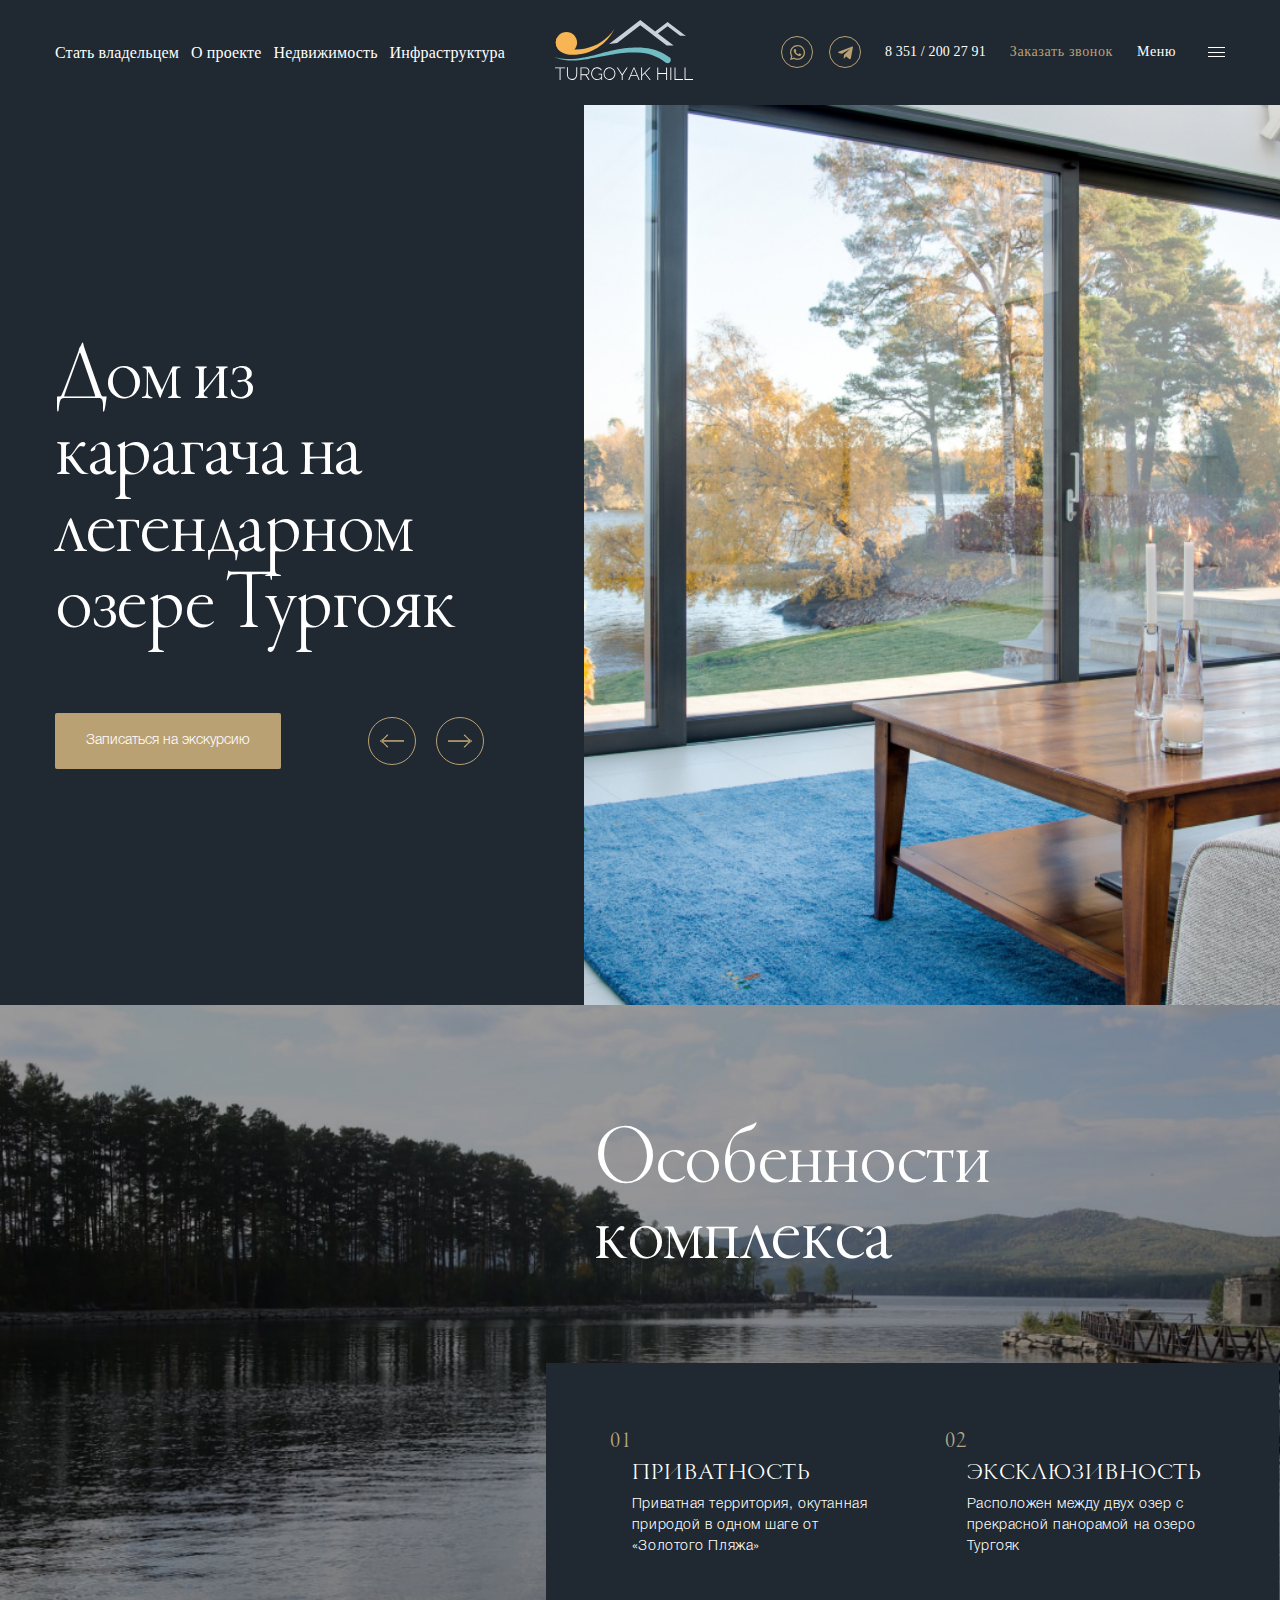
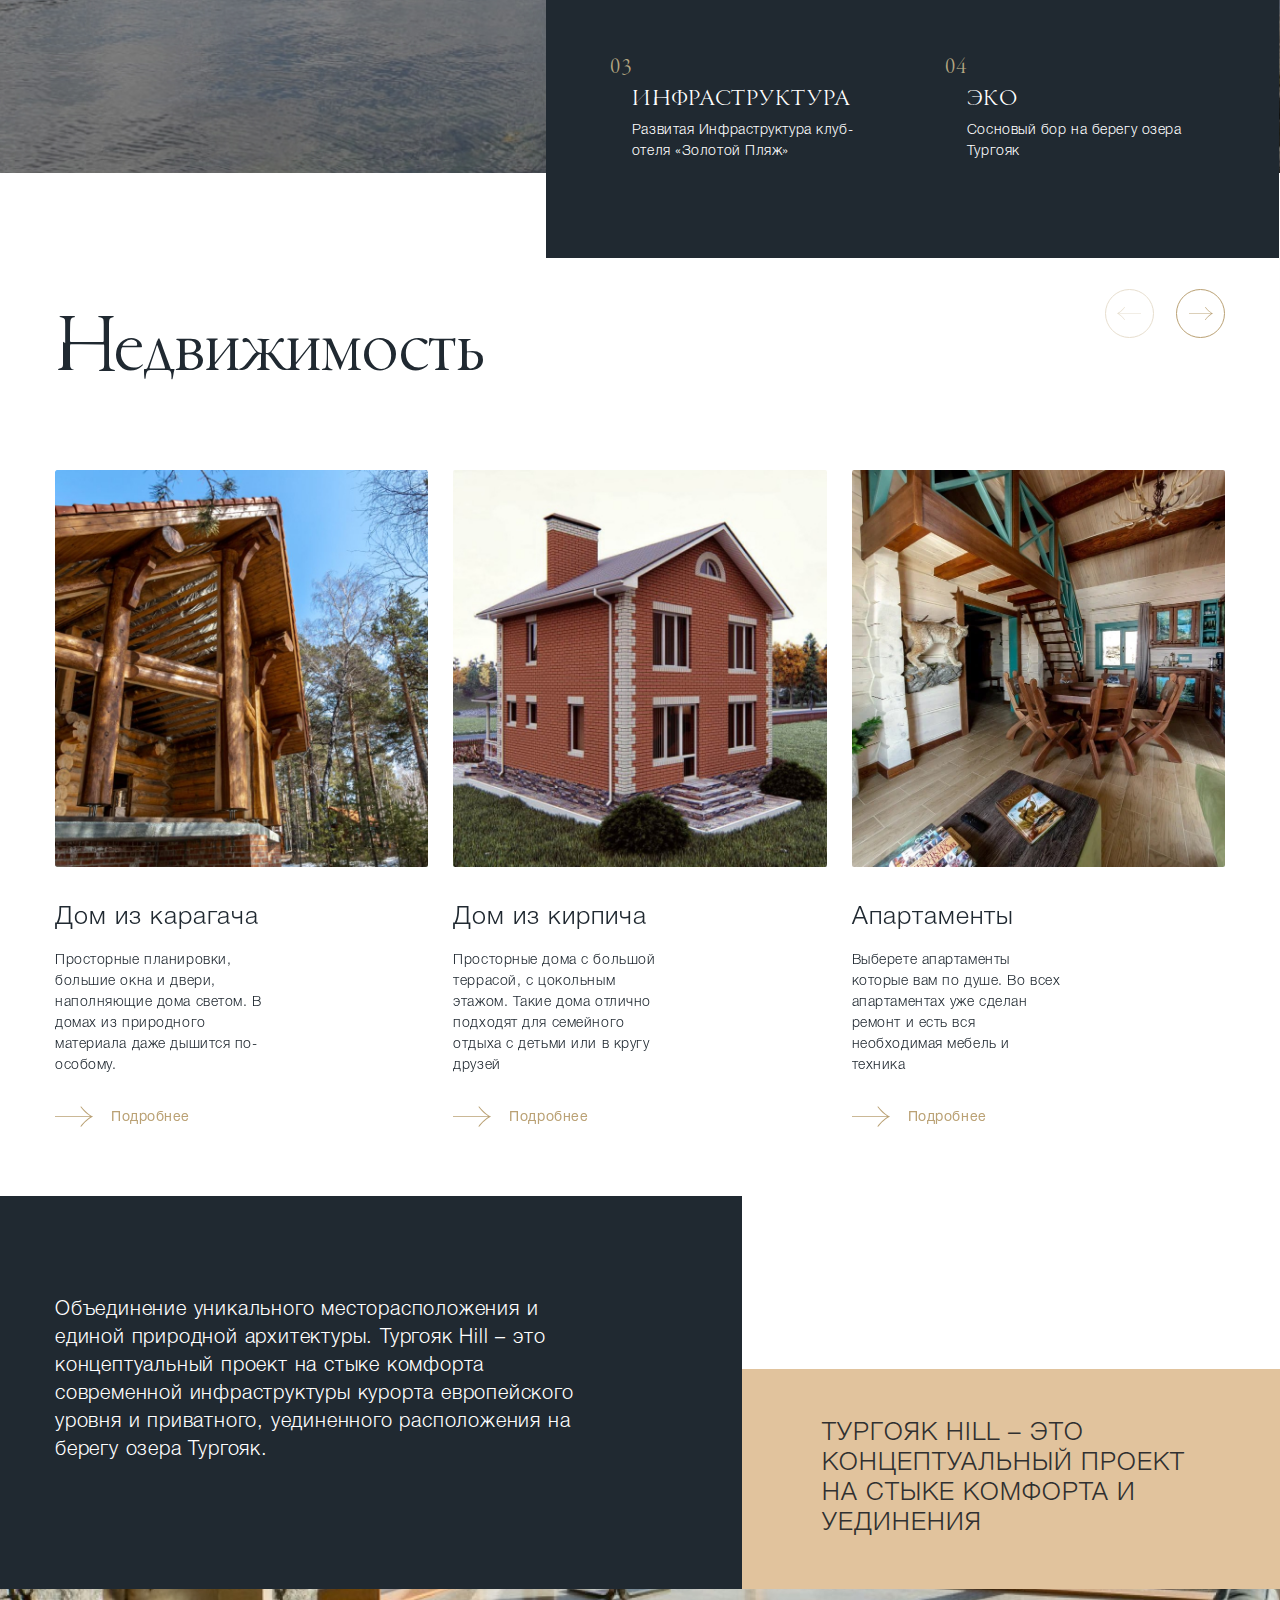
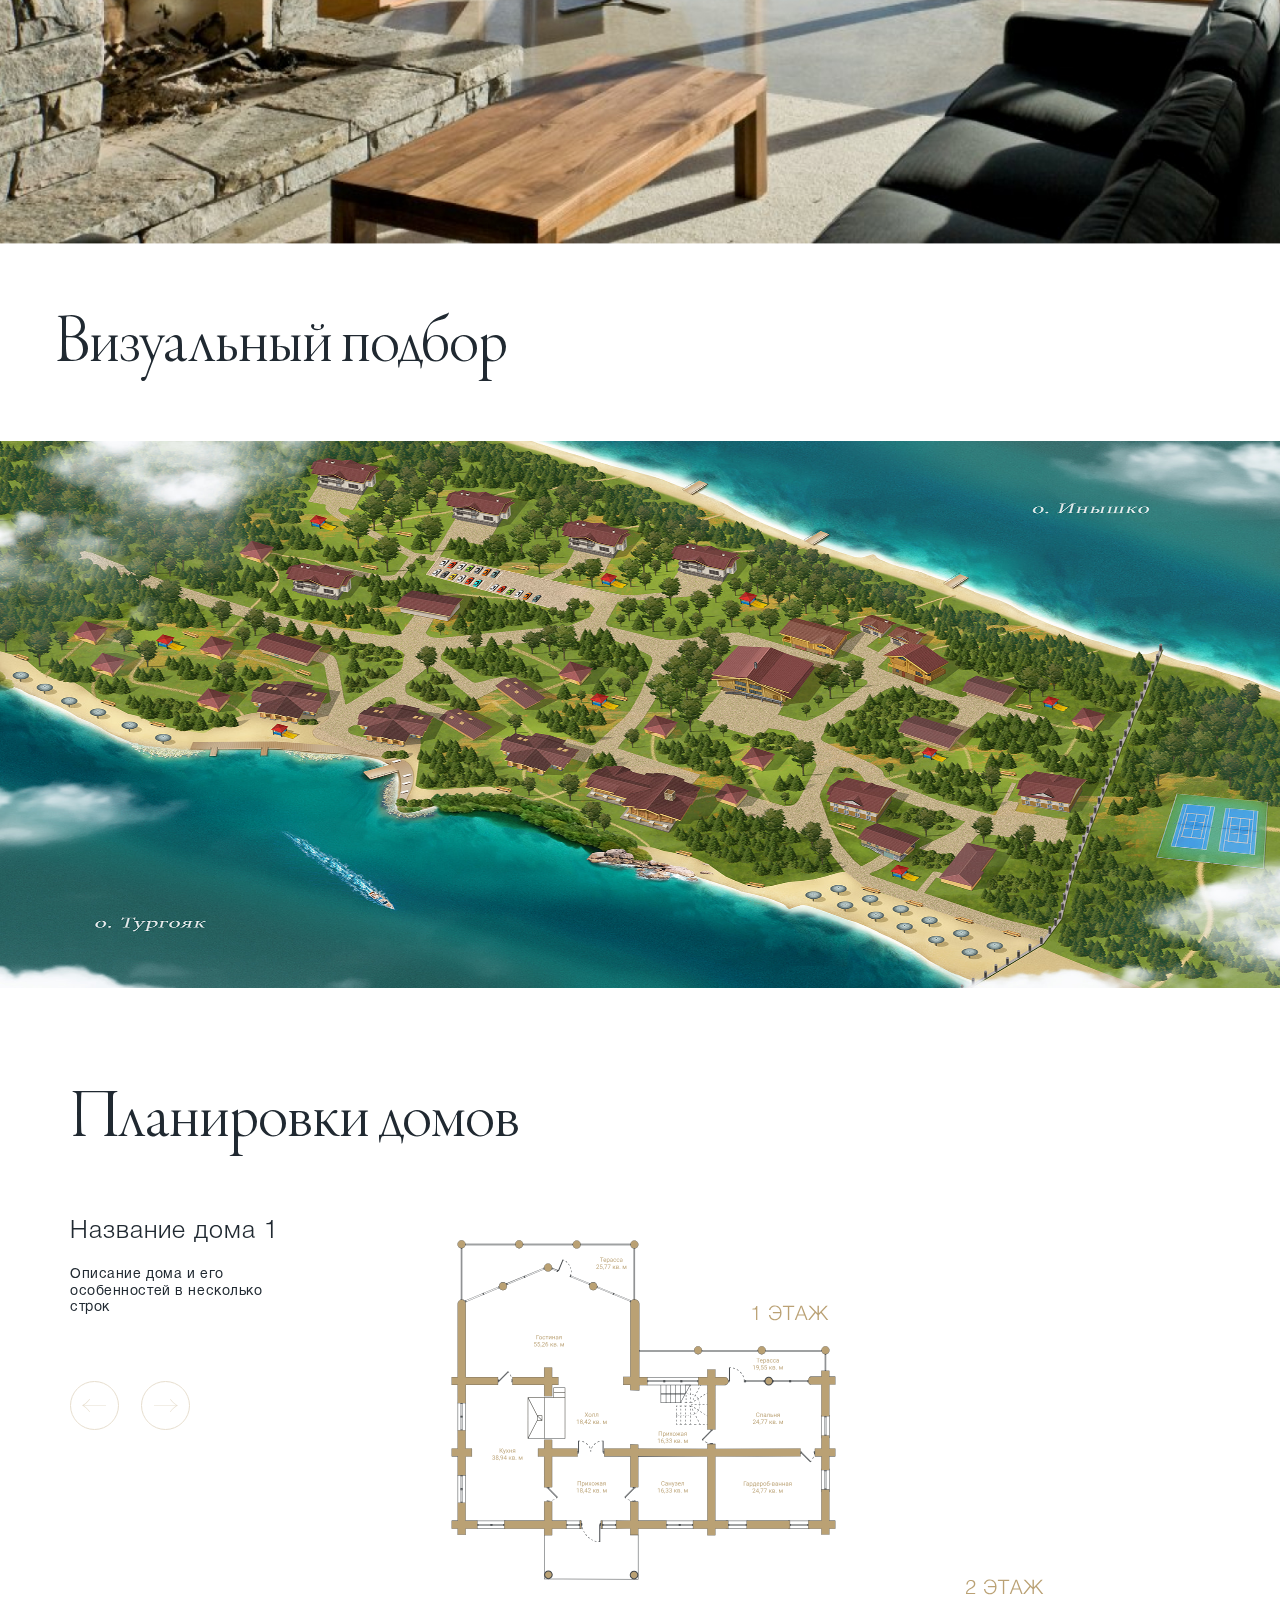
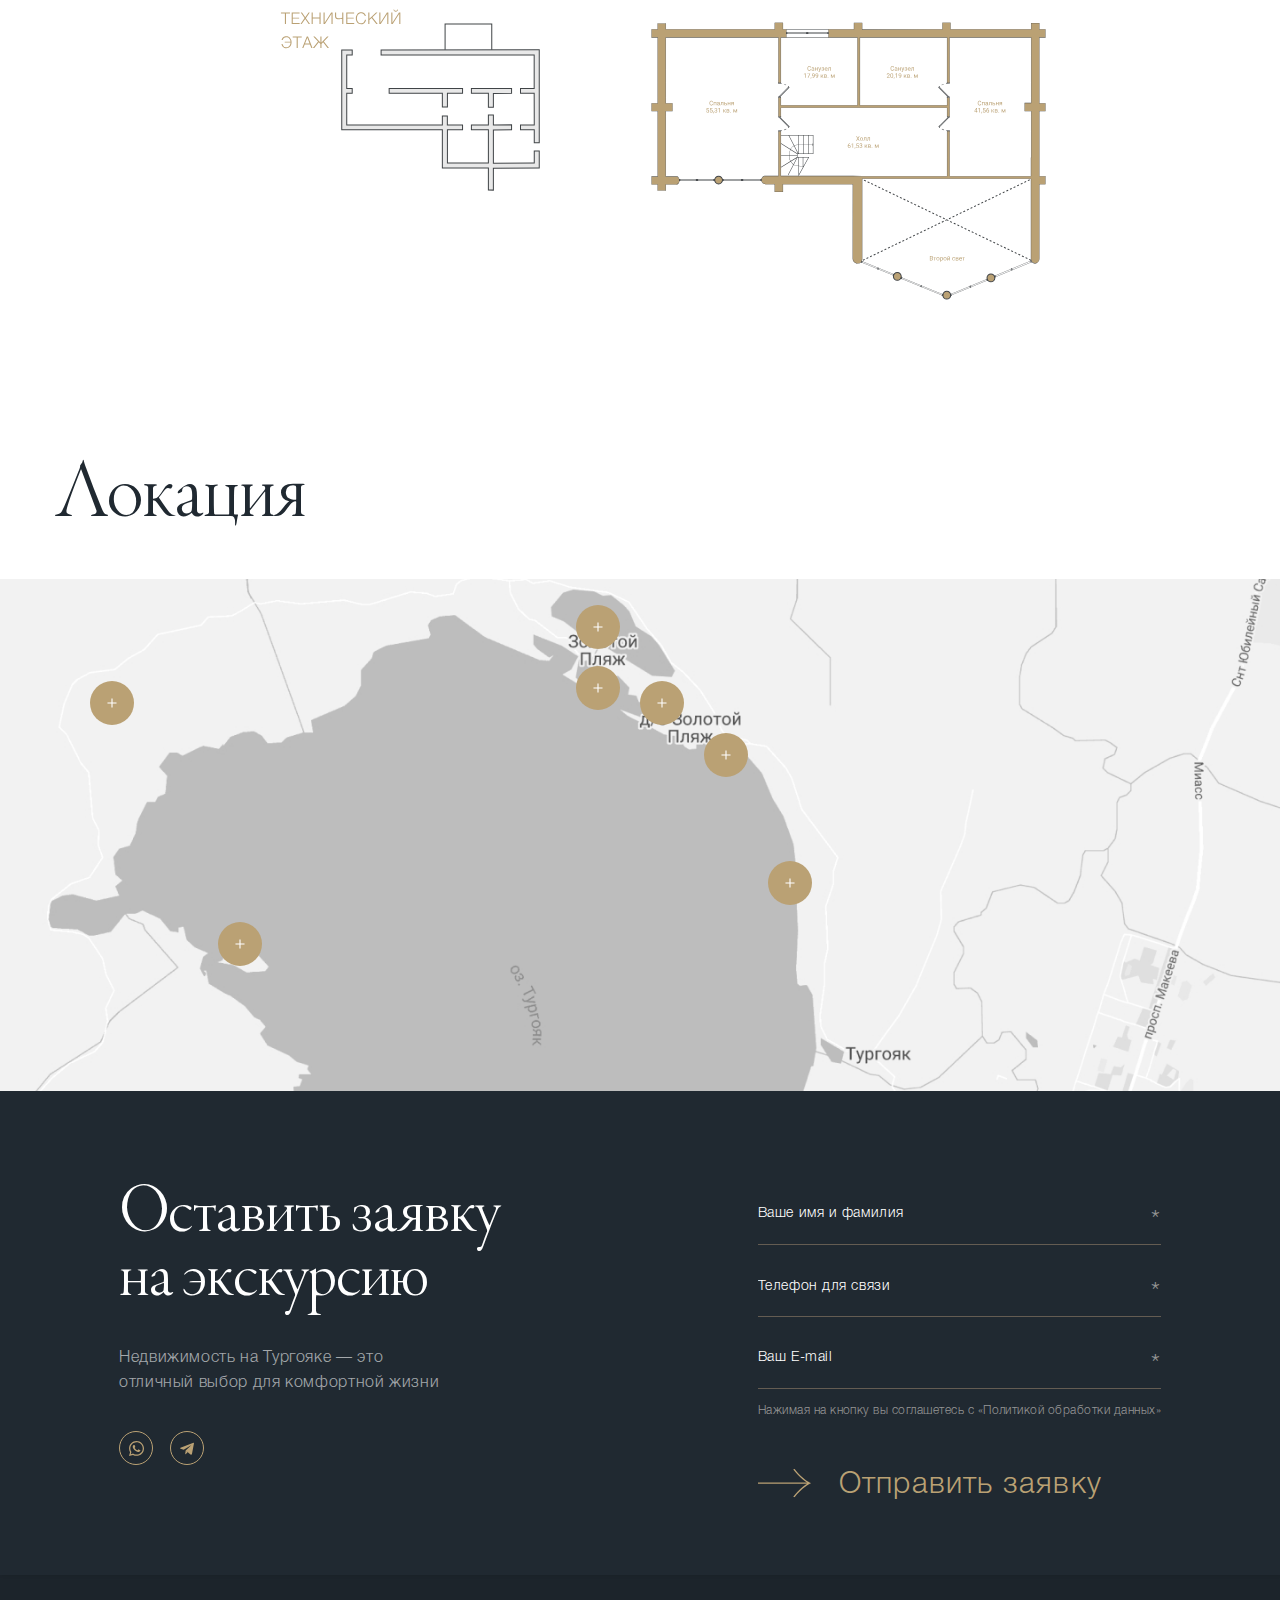
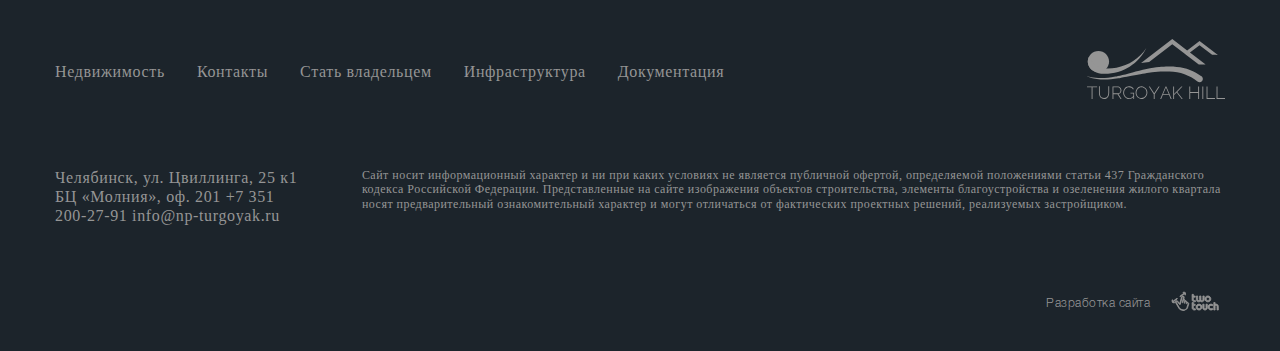
==== commit 62d9962f: "last commit" ====
--- a/index.html
+++ b/index.html
@@ -35,19 +35,19 @@
                             <div class="page-header__right-col">
                                 <a class="page-header__logo" href="/">
                                     <svg class="icon__logo" width="138px" height="60px">
-                                        <use xlink:href="svg-symbolss51sj.svg#logo"></use>
+                                        <use xlink:href="svg-symbolsrx5x9p.svg#logo"></use>
                                     </svg>
                                 </a>
                                 <div class="page-header__social">
                                     <div class="page-header__social-item">
                                         <svg class="icon__whatsup" width="15px" height="15px">
-                                            <use xlink:href="svg-symbolss51sj.svg#whatsup"></use>
+                                            <use xlink:href="svg-symbolsrx5x9p.svg#whatsup"></use>
                                         </svg>
 
                                     </div>
                                     <div class="page-header__social-item">
                                         <svg class="icon__tg" width="14px" height="13px">
-                                            <use xlink:href="svg-symbolss51sj.svg#tg"></use>
+                                            <use xlink:href="svg-symbolsrx5x9p.svg#tg"></use>
                                         </svg>
 
                                     </div>
@@ -78,7 +78,7 @@
                                 <div class="page-header__content">
                                     <a class="page-header__logo" href="/">
                                         <svg class="icon__logo" width="138px" height="60px">
-                                            <use xlink:href="svg-symbolss51sj.svg#logo"></use>
+                                            <use xlink:href="svg-symbolsrx5x9p.svg#logo"></use>
                                         </svg>
                                     </a>
                                     <div class="page-header__burger-wrap">
@@ -112,13 +112,13 @@
                                         <div class="page-header__social page-header__social_mobile">
                                             <div class="page-header__social-item">
                                                 <svg class="icon__whatsup" width="15px" height="15px">
-                                                    <use xlink:href="svg-symbolss51sj.svg#whatsup"></use>
+                                                    <use xlink:href="svg-symbolsrx5x9p.svg#whatsup"></use>
                                                 </svg>
 
                                             </div>
                                             <div class="page-header__social-item">
                                                 <svg class="icon__tg" width="14px" height="13px">
-                                                    <use xlink:href="svg-symbolss51sj.svg#tg"></use>
+                                                    <use xlink:href="svg-symbolsrx5x9p.svg#tg"></use>
                                                 </svg>
 
                                             </div>
@@ -127,7 +127,7 @@
                                     <div class="page-header__mobile-contacts-bottom">
                                         <div class="page-header__arrow">
                                             <svg class="icon__mobile-arr" width="35px" height="19px">
-                                                <use xlink:href="svg-symbolss51sj.svg#mobile-arr"></use>
+                                                <use xlink:href="svg-symbolsrx5x9p.svg#mobile-arr"></use>
                                             </svg>
 
                                         </div><a class="page-header__callback page-header__callback_mobile" href="#exampleModalCenter" data-toggle="modal">Заказать звонок</a>
@@ -160,11 +160,11 @@
                                                                 <div class="b-slider-nav__btn b-slider-nav__btn_prev">
                                                                     <div class="b-slider-nav__arr-cont">
                                                                         <svg class="icon__arrow" width="24px" height="13px">
-                                                                            <use xlink:href="svg-symbolss51sj.svg#arrow"></use>
-                                                                        </svg>
-
-                                                                        <svg class="icon__arrow" width="24px" height="13px">
-                                                                            <use xlink:href="svg-symbolss51sj.svg#arrow"></use>
+                                                                            <use xlink:href="svg-symbolsrx5x9p.svg#arrow"></use>
+                                                                        </svg>
+
+                                                                        <svg class="icon__arrow" width="24px" height="13px">
+                                                                            <use xlink:href="svg-symbolsrx5x9p.svg#arrow"></use>
                                                                         </svg>
 
                                                                     </div>
@@ -172,11 +172,11 @@
                                                                 <div class="b-slider-nav__btn b-slider-nav__btn_next">
                                                                     <div class="b-slider-nav__arr-cont">
                                                                         <svg class="icon__arrow" width="24px" height="13px">
-                                                                            <use xlink:href="svg-symbolss51sj.svg#arrow"></use>
-                                                                        </svg>
-
-                                                                        <svg class="icon__arrow" width="24px" height="13px">
-                                                                            <use xlink:href="svg-symbolss51sj.svg#arrow"></use>
+                                                                            <use xlink:href="svg-symbolsrx5x9p.svg#arrow"></use>
+                                                                        </svg>
+
+                                                                        <svg class="icon__arrow" width="24px" height="13px">
+                                                                            <use xlink:href="svg-symbolsrx5x9p.svg#arrow"></use>
                                                                         </svg>
 
                                                                     </div>
@@ -208,11 +208,11 @@
                                                                 <div class="b-slider-nav__btn b-slider-nav__btn_prev">
                                                                     <div class="b-slider-nav__arr-cont">
                                                                         <svg class="icon__arrow" width="24px" height="13px">
-                                                                            <use xlink:href="svg-symbolss51sj.svg#arrow"></use>
-                                                                        </svg>
-
-                                                                        <svg class="icon__arrow" width="24px" height="13px">
-                                                                            <use xlink:href="svg-symbolss51sj.svg#arrow"></use>
+                                                                            <use xlink:href="svg-symbolsrx5x9p.svg#arrow"></use>
+                                                                        </svg>
+
+                                                                        <svg class="icon__arrow" width="24px" height="13px">
+                                                                            <use xlink:href="svg-symbolsrx5x9p.svg#arrow"></use>
                                                                         </svg>
 
                                                                     </div>
@@ -220,11 +220,11 @@
                                                                 <div class="b-slider-nav__btn b-slider-nav__btn_next">
                                                                     <div class="b-slider-nav__arr-cont">
                                                                         <svg class="icon__arrow" width="24px" height="13px">
-                                                                            <use xlink:href="svg-symbolss51sj.svg#arrow"></use>
-                                                                        </svg>
-
-                                                                        <svg class="icon__arrow" width="24px" height="13px">
-                                                                            <use xlink:href="svg-symbolss51sj.svg#arrow"></use>
+                                                                            <use xlink:href="svg-symbolsrx5x9p.svg#arrow"></use>
+                                                                        </svg>
+
+                                                                        <svg class="icon__arrow" width="24px" height="13px">
+                                                                            <use xlink:href="svg-symbolsrx5x9p.svg#arrow"></use>
                                                                         </svg>
 
                                                                     </div>
@@ -251,14 +251,14 @@
                                     <div class="b-main-slider__mobile-navigation-block">
                                         <div class="swiper-button-prev">
                                             <svg class="icon__arrow" width="24px" height="13px">
-                                                <use xlink:href="svg-symbolss51sj.svg#arrow"></use>
+                                                <use xlink:href="svg-symbolsrx5x9p.svg#arrow"></use>
                                             </svg>
 
                                         </div>
                                         <div class="swiper-pagination"></div>
                                         <div class="swiper-button-next">
                                             <svg class="icon__arrow" width="24px" height="13px">
-                                                <use xlink:href="svg-symbolss51sj.svg#arrow"></use>
+                                                <use xlink:href="svg-symbolsrx5x9p.svg#arrow"></use>
                                             </svg>
 
                                         </div>
@@ -338,13 +338,13 @@
                                                                 <div class="b-features__navigation">
                                                                     <div class="swiper-button-prev">
                                                                         <svg class="icon__arrow" width="24px" height="13px">
-                                                                            <use xlink:href="svg-symbolss51sj.svg#arrow"></use>
+                                                                            <use xlink:href="svg-symbolsrx5x9p.svg#arrow"></use>
                                                                         </svg>
 
                                                                     </div>
                                                                     <div class="swiper-button-next">
                                                                         <svg class="icon__arrow" width="24px" height="13px">
-                                                                            <use xlink:href="svg-symbolss51sj.svg#arrow"></use>
+                                                                            <use xlink:href="svg-symbolsrx5x9p.svg#arrow"></use>
                                                                         </svg>
 
                                                                     </div>
@@ -366,13 +366,13 @@
                                                                 <div class="b-features__navigation">
                                                                     <div class="swiper-button-prev">
                                                                         <svg class="icon__arrow" width="24px" height="13px">
-                                                                            <use xlink:href="svg-symbolss51sj.svg#arrow"></use>
+                                                                            <use xlink:href="svg-symbolsrx5x9p.svg#arrow"></use>
                                                                         </svg>
 
                                                                     </div>
                                                                     <div class="swiper-button-next">
                                                                         <svg class="icon__arrow" width="24px" height="13px">
-                                                                            <use xlink:href="svg-symbolss51sj.svg#arrow"></use>
+                                                                            <use xlink:href="svg-symbolsrx5x9p.svg#arrow"></use>
                                                                         </svg>
 
                                                                     </div>
@@ -394,13 +394,13 @@
                                                                 <div class="b-features__navigation">
                                                                     <div class="swiper-button-prev">
                                                                         <svg class="icon__arrow" width="24px" height="13px">
-                                                                            <use xlink:href="svg-symbolss51sj.svg#arrow"></use>
+                                                                            <use xlink:href="svg-symbolsrx5x9p.svg#arrow"></use>
                                                                         </svg>
 
                                                                     </div>
                                                                     <div class="swiper-button-next">
                                                                         <svg class="icon__arrow" width="24px" height="13px">
-                                                                            <use xlink:href="svg-symbolss51sj.svg#arrow"></use>
+                                                                            <use xlink:href="svg-symbolsrx5x9p.svg#arrow"></use>
                                                                         </svg>
 
                                                                     </div>
@@ -422,13 +422,13 @@
                                                                 <div class="b-features__navigation">
                                                                     <div class="swiper-button-prev">
                                                                         <svg class="icon__arrow" width="24px" height="13px">
-                                                                            <use xlink:href="svg-symbolss51sj.svg#arrow"></use>
+                                                                            <use xlink:href="svg-symbolsrx5x9p.svg#arrow"></use>
                                                                         </svg>
 
                                                                     </div>
                                                                     <div class="swiper-button-next">
                                                                         <svg class="icon__arrow" width="24px" height="13px">
-                                                                            <use xlink:href="svg-symbolss51sj.svg#arrow"></use>
+                                                                            <use xlink:href="svg-symbolsrx5x9p.svg#arrow"></use>
                                                                         </svg>
 
                                                                     </div>
@@ -459,13 +459,13 @@
                                         <div class="b-our-apartments__navigation">
                                             <div class="swiper-button-prev">
                                                 <svg class="icon__arrow" width="24px" height="13px">
-                                                    <use xlink:href="svg-symbolss51sj.svg#arrow"></use>
+                                                    <use xlink:href="svg-symbolsrx5x9p.svg#arrow"></use>
                                                 </svg>
 
                                             </div>
                                             <div class="swiper-button-next">
                                                 <svg class="icon__arrow" width="24px" height="13px">
-                                                    <use xlink:href="svg-symbolss51sj.svg#arrow"></use>
+                                                    <use xlink:href="svg-symbolsrx5x9p.svg#arrow"></use>
                                                 </svg>
 
                                             </div>
@@ -491,7 +491,7 @@
                                                             <a class="b-our-apartments-card__link" href="/real_estate_inner.html">
                                                                 <div class="b-our-apartments-card__arrow">
                                                                     <svg class="icon__arrow" width="24px" height="13px">
-                                                                        <use xlink:href="svg-symbolss51sj.svg#arrow"></use>
+                                                                        <use xlink:href="svg-symbolsrx5x9p.svg#arrow"></use>
                                                                     </svg>
 
                                                                 </div>
@@ -518,7 +518,7 @@
                                                             <a class="b-our-apartments-card__link" href="/real_estate_inner.html">
                                                                 <div class="b-our-apartments-card__arrow">
                                                                     <svg class="icon__arrow" width="24px" height="13px">
-                                                                        <use xlink:href="svg-symbolss51sj.svg#arrow"></use>
+                                                                        <use xlink:href="svg-symbolsrx5x9p.svg#arrow"></use>
                                                                     </svg>
 
                                                                 </div>
@@ -545,7 +545,7 @@
                                                             <a class="b-our-apartments-card__link" href="/real_estate_inner.html">
                                                                 <div class="b-our-apartments-card__arrow">
                                                                     <svg class="icon__arrow" width="24px" height="13px">
-                                                                        <use xlink:href="svg-symbolss51sj.svg#arrow"></use>
+                                                                        <use xlink:href="svg-symbolsrx5x9p.svg#arrow"></use>
                                                                     </svg>
 
                                                                 </div>
@@ -572,7 +572,7 @@
                                                             <a class="b-our-apartments-card__link" href="/real_estate_inner.html">
                                                                 <div class="b-our-apartments-card__arrow">
                                                                     <svg class="icon__arrow" width="24px" height="13px">
-                                                                        <use xlink:href="svg-symbolss51sj.svg#arrow"></use>
+                                                                        <use xlink:href="svg-symbolsrx5x9p.svg#arrow"></use>
                                                                     </svg>
 
                                                                 </div>
@@ -609,7 +609,7 @@
                                                 <a class="b-our-apartments-card__link" href="/real_estate_inner.html">
                                                     <div class="b-our-apartments-card__arrow">
                                                         <svg class="icon__arrow" width="24px" height="13px">
-                                                            <use xlink:href="svg-symbolss51sj.svg#arrow"></use>
+                                                            <use xlink:href="svg-symbolsrx5x9p.svg#arrow"></use>
                                                         </svg>
 
                                                     </div>
@@ -634,7 +634,7 @@
                                                 <a class="b-our-apartments-card__link" href="/real_estate_inner.html">
                                                     <div class="b-our-apartments-card__arrow">
                                                         <svg class="icon__arrow" width="24px" height="13px">
-                                                            <use xlink:href="svg-symbolss51sj.svg#arrow"></use>
+                                                            <use xlink:href="svg-symbolsrx5x9p.svg#arrow"></use>
                                                         </svg>
 
                                                     </div>
@@ -659,7 +659,7 @@
                                                 <a class="b-our-apartments-card__link" href="/real_estate_inner.html">
                                                     <div class="b-our-apartments-card__arrow">
                                                         <svg class="icon__arrow" width="24px" height="13px">
-                                                            <use xlink:href="svg-symbolss51sj.svg#arrow"></use>
+                                                            <use xlink:href="svg-symbolsrx5x9p.svg#arrow"></use>
                                                         </svg>
 
                                                     </div>
@@ -684,7 +684,7 @@
                                                 <a class="b-our-apartments-card__link" href="/real_estate_inner.html">
                                                     <div class="b-our-apartments-card__arrow">
                                                         <svg class="icon__arrow" width="24px" height="13px">
-                                                            <use xlink:href="svg-symbolss51sj.svg#arrow"></use>
+                                                            <use xlink:href="svg-symbolsrx5x9p.svg#arrow"></use>
                                                         </svg>
 
                                                     </div>
@@ -842,13 +842,13 @@
                                                     <div class="b-plans-slider__navigation">
                                                         <div class="swiper-button-prev">
                                                             <svg class="icon__arrow" width="24px" height="13px">
-                                                                <use xlink:href="svg-symbolss51sj.svg#arrow"></use>
+                                                                <use xlink:href="svg-symbolsrx5x9p.svg#arrow"></use>
                                                             </svg>
 
                                                         </div>
                                                         <div class="swiper-button-next">
                                                             <svg class="icon__arrow" width="24px" height="13px">
-                                                                <use xlink:href="svg-symbolss51sj.svg#arrow"></use>
+                                                                <use xlink:href="svg-symbolsrx5x9p.svg#arrow"></use>
                                                             </svg>
 
                                                         </div>
@@ -879,7 +879,7 @@
                         <div class="b-location__point" style="top: 67%;left:17%;">
                             <div class="b-location__point-plus">
                                 <svg class="icon__plus" width="10px" height="10px">
-                                    <use xlink:href="svg-symbolss51sj.svg#plus"></use>
+                                    <use xlink:href="svg-symbolsrx5x9p.svg#plus"></use>
                                 </svg>
 
                             </div>
@@ -891,7 +891,7 @@
                         <div class="b-location__point" style="top: 20%;left:50%;">
                             <div class="b-location__point-plus">
                                 <svg class="icon__plus" width="10px" height="10px">
-                                    <use xlink:href="svg-symbolss51sj.svg#plus"></use>
+                                    <use xlink:href="svg-symbolsrx5x9p.svg#plus"></use>
                                 </svg>
 
                             </div>
@@ -903,7 +903,7 @@
                         <div class="b-location__point" style="top: 30%;left:55%;">
                             <div class="b-location__point-plus">
                                 <svg class="icon__plus" width="10px" height="10px">
-                                    <use xlink:href="svg-symbolss51sj.svg#plus"></use>
+                                    <use xlink:href="svg-symbolsrx5x9p.svg#plus"></use>
                                 </svg>
 
                             </div>
@@ -915,7 +915,7 @@
                         <div class="b-location__point" style="top: 20%;left:7%;">
                             <div class="b-location__point-plus">
                                 <svg class="icon__plus" width="10px" height="10px">
-                                    <use xlink:href="svg-symbolss51sj.svg#plus"></use>
+                                    <use xlink:href="svg-symbolsrx5x9p.svg#plus"></use>
                                 </svg>
 
                             </div>
@@ -927,7 +927,7 @@
                         <div class="b-location__point" style="top: 5%;left:45%;">
                             <div class="b-location__point-plus">
                                 <svg class="icon__plus" width="10px" height="10px">
-                                    <use xlink:href="svg-symbolss51sj.svg#plus"></use>
+                                    <use xlink:href="svg-symbolsrx5x9p.svg#plus"></use>
                                 </svg>
 
                             </div>
@@ -939,7 +939,7 @@
                         <div class="b-location__point" style="top:55%;left:60%;">
                             <div class="b-location__point-plus">
                                 <svg class="icon__plus" width="10px" height="10px">
-                                    <use xlink:href="svg-symbolss51sj.svg#plus"></use>
+                                    <use xlink:href="svg-symbolsrx5x9p.svg#plus"></use>
                                 </svg>
 
                             </div>
@@ -951,7 +951,7 @@
                         <div class="b-location__point" style="top: 17%;left:45%;">
                             <div class="b-location__point-plus">
                                 <svg class="icon__plus" width="10px" height="10px">
-                                    <use xlink:href="svg-symbolss51sj.svg#plus"></use>
+                                    <use xlink:href="svg-symbolsrx5x9p.svg#plus"></use>
                                 </svg>
 
                             </div>
@@ -976,12 +976,12 @@
                                 <div class="b-callback-form__link-list">
                                     <a class="b-callback-form__link" target="_blank" href="#">
                                         <svg class="icon__whatsup" width="15px" height="15px">
-                                            <use xlink:href="svg-symbolss51sj.svg#whatsup"></use>
+                                            <use xlink:href="svg-symbolsrx5x9p.svg#whatsup"></use>
                                         </svg>
                                     </a>
                                     <a class="b-callback-form__link" target="_blank" href="#">
                                         <svg class="icon__tg" width="14px" height="13px">
-                                            <use xlink:href="svg-symbolss51sj.svg#tg"></use>
+                                            <use xlink:href="svg-symbolsrx5x9p.svg#tg"></use>
                                         </svg>
                                     </a>
                                 </div>
@@ -1010,7 +1010,7 @@
                                     <div class="b-callback-form__submit-block">
                                         <div class="b-callback-form__arrow">
                                             <svg class="icon__arrow" width="24px" height="13px">
-                                                <use xlink:href="svg-symbolss51sj.svg#arrow"></use>
+                                                <use xlink:href="svg-symbolsrx5x9p.svg#arrow"></use>
                                             </svg>
 
                                         </div>
@@ -1034,7 +1034,7 @@
                             </div>
                             <div class="page-footer__logo">
                                 <svg class="icon__logo-black" width="138px" height="60px">
-                                    <use xlink:href="svg-symbolss51sj.svg#logo-black"></use>
+                                    <use xlink:href="svg-symbolsrx5x9p.svg#logo-black"></use>
                                 </svg>
 
                             </div>
@@ -1047,7 +1047,7 @@
                             </div>
                         </div><a class="page-footer__bottom-logo" href="https://2touch.ru/" target="_blank"><span class="page-footer__bottom-logo-text">Разработка сайта</span><span class="page-footer__bottom-logo-pic">
             <svg class="icon__tt" width="55px" height="25px">
-                <use xlink:href="svg-symbolss51sj.svg#tt"></use>
+                <use xlink:href="svg-symbolsrx5x9p.svg#tt"></use>
             </svg>
         </span></a>
                     </div>
@@ -1072,12 +1072,12 @@
                                             <div class="b-callback-form__link-list">
                                                 <a class="b-callback-form__link" target="_blank" href="#">
                                                     <svg class="icon__whatsup" width="15px" height="15px">
-                                                        <use xlink:href="svg-symbolss51sj.svg#whatsup"></use>
+                                                        <use xlink:href="svg-symbolsrx5x9p.svg#whatsup"></use>
                                                     </svg>
                                                 </a>
                                                 <a class="b-callback-form__link" target="_blank" href="#">
                                                     <svg class="icon__tg" width="14px" height="13px">
-                                                        <use xlink:href="svg-symbolss51sj.svg#tg"></use>
+                                                        <use xlink:href="svg-symbolsrx5x9p.svg#tg"></use>
                                                     </svg>
                                                 </a>
                                             </div>
@@ -1106,7 +1106,7 @@
                                                 <div class="b-callback-form__submit-block">
                                                     <div class="b-callback-form__arrow">
                                                         <svg class="icon__arrow" width="24px" height="13px">
-                                                            <use xlink:href="svg-symbolss51sj.svg#arrow"></use>
+                                                            <use xlink:href="svg-symbolsrx5x9p.svg#arrow"></use>
                                                         </svg>
 
                                                     </div>
@@ -1128,7 +1128,7 @@
         </div>
         <a class="page__up">
             <svg class="icon__up" width="13px" height="15px">
-                <use xlink:href="svg-symbolss51sj.svg#up"></use>
+                <use xlink:href="svg-symbolsrx5x9p.svg#up"></use>
             </svg>
         </a>
         <!--script(src='https://unpkg.com/container-query-polyfill/cqfill.iife.min.js')-->
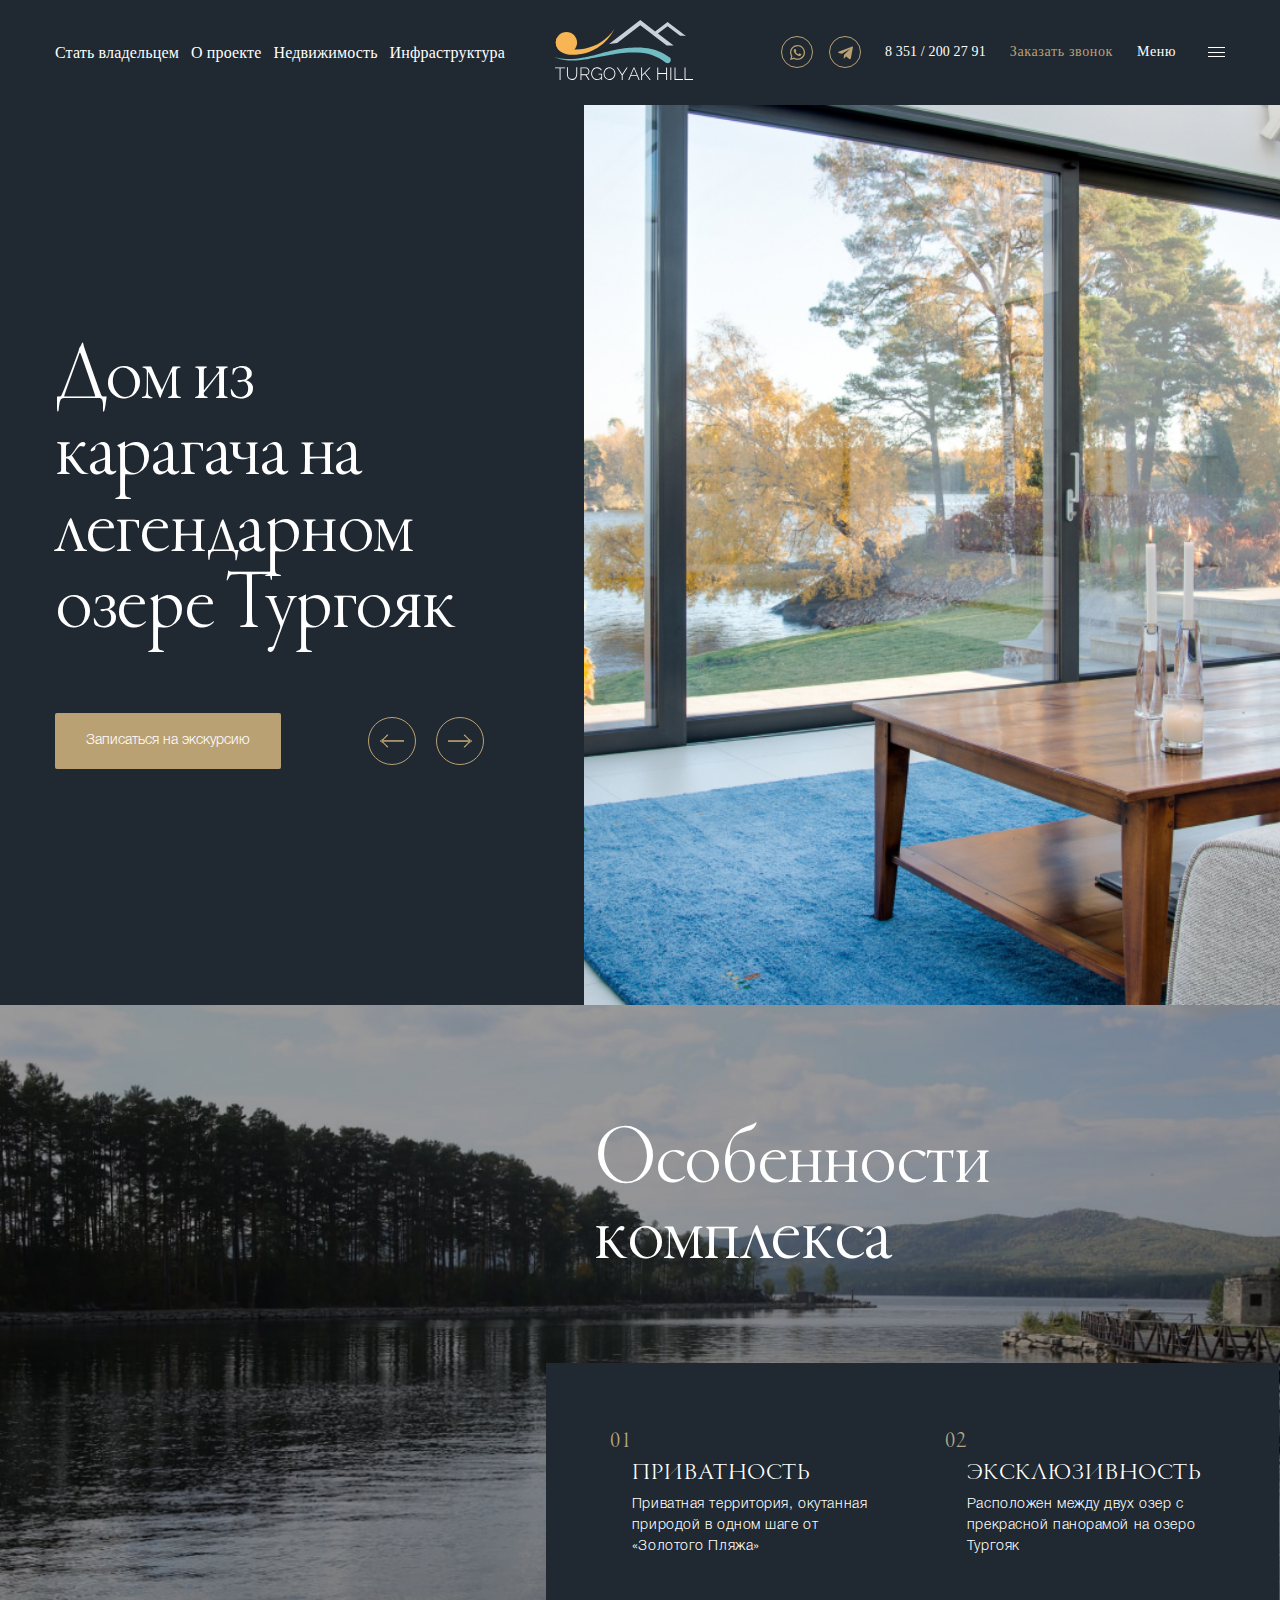
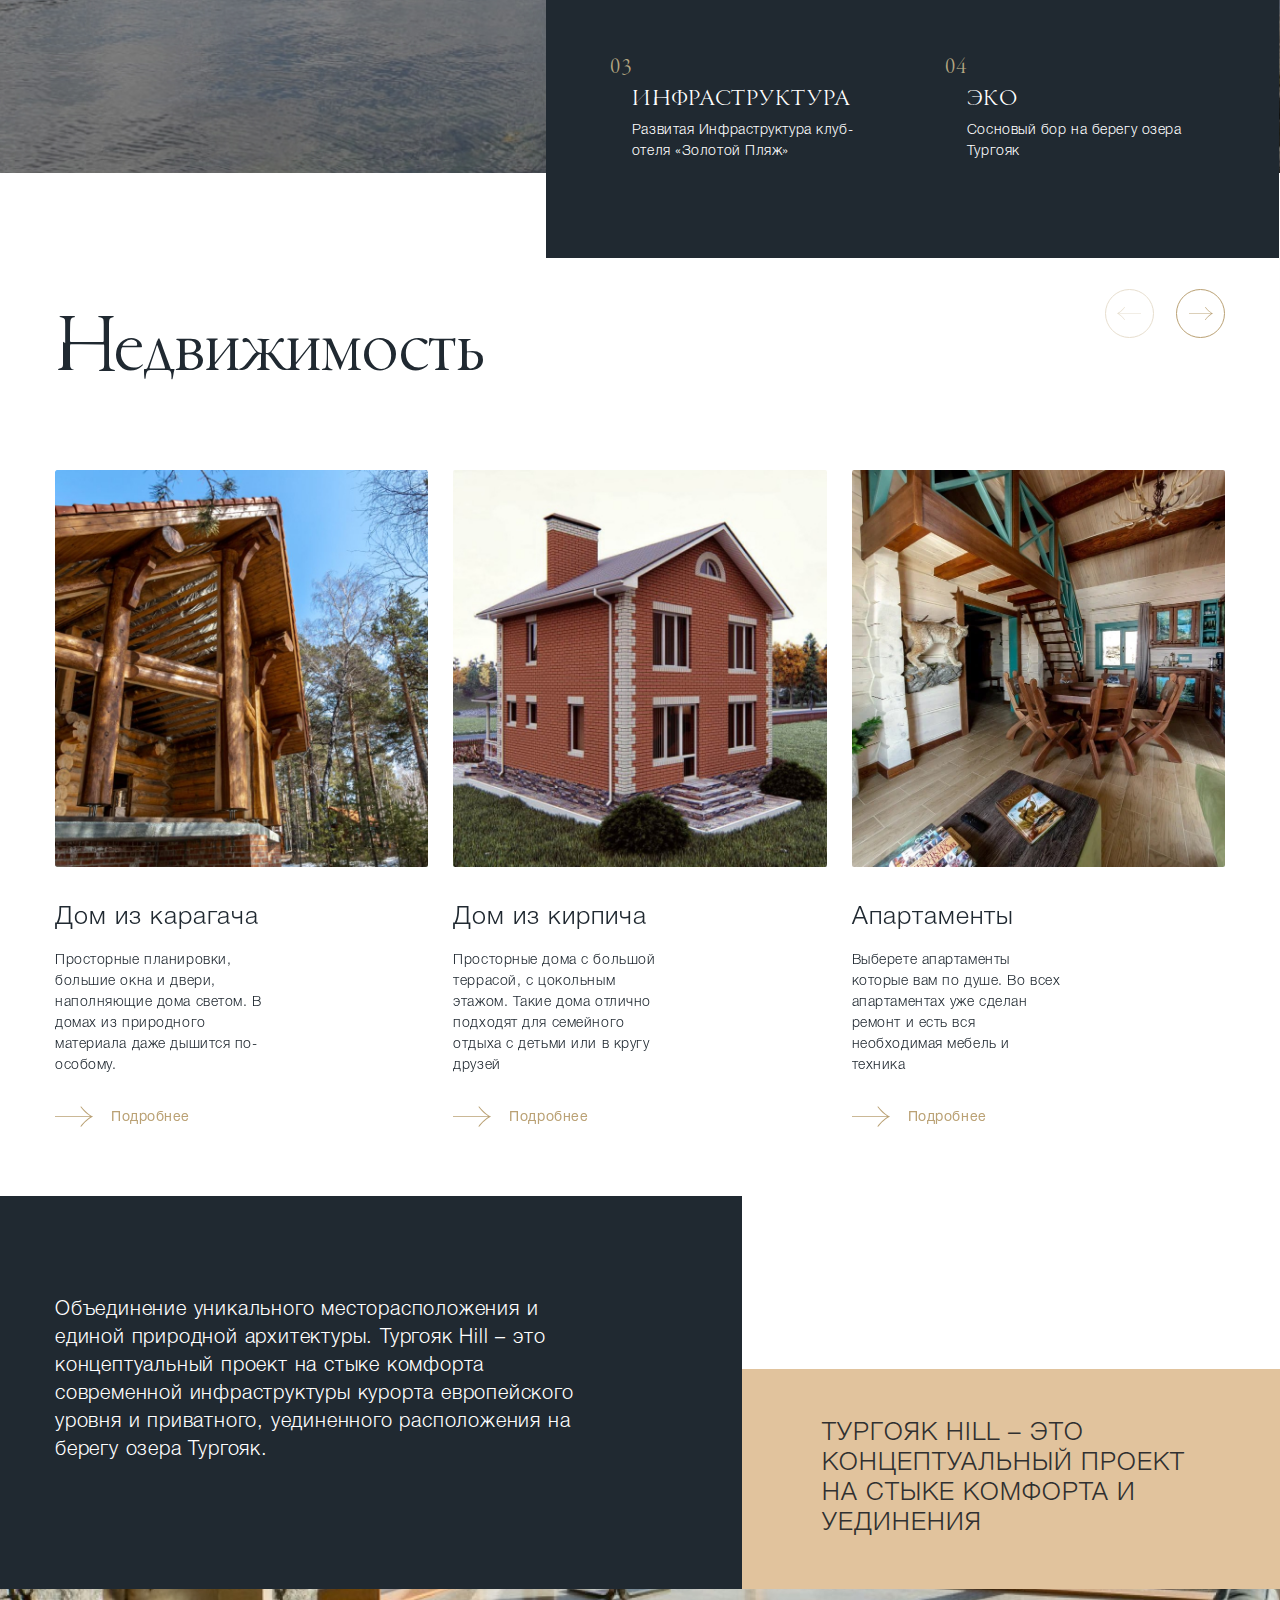
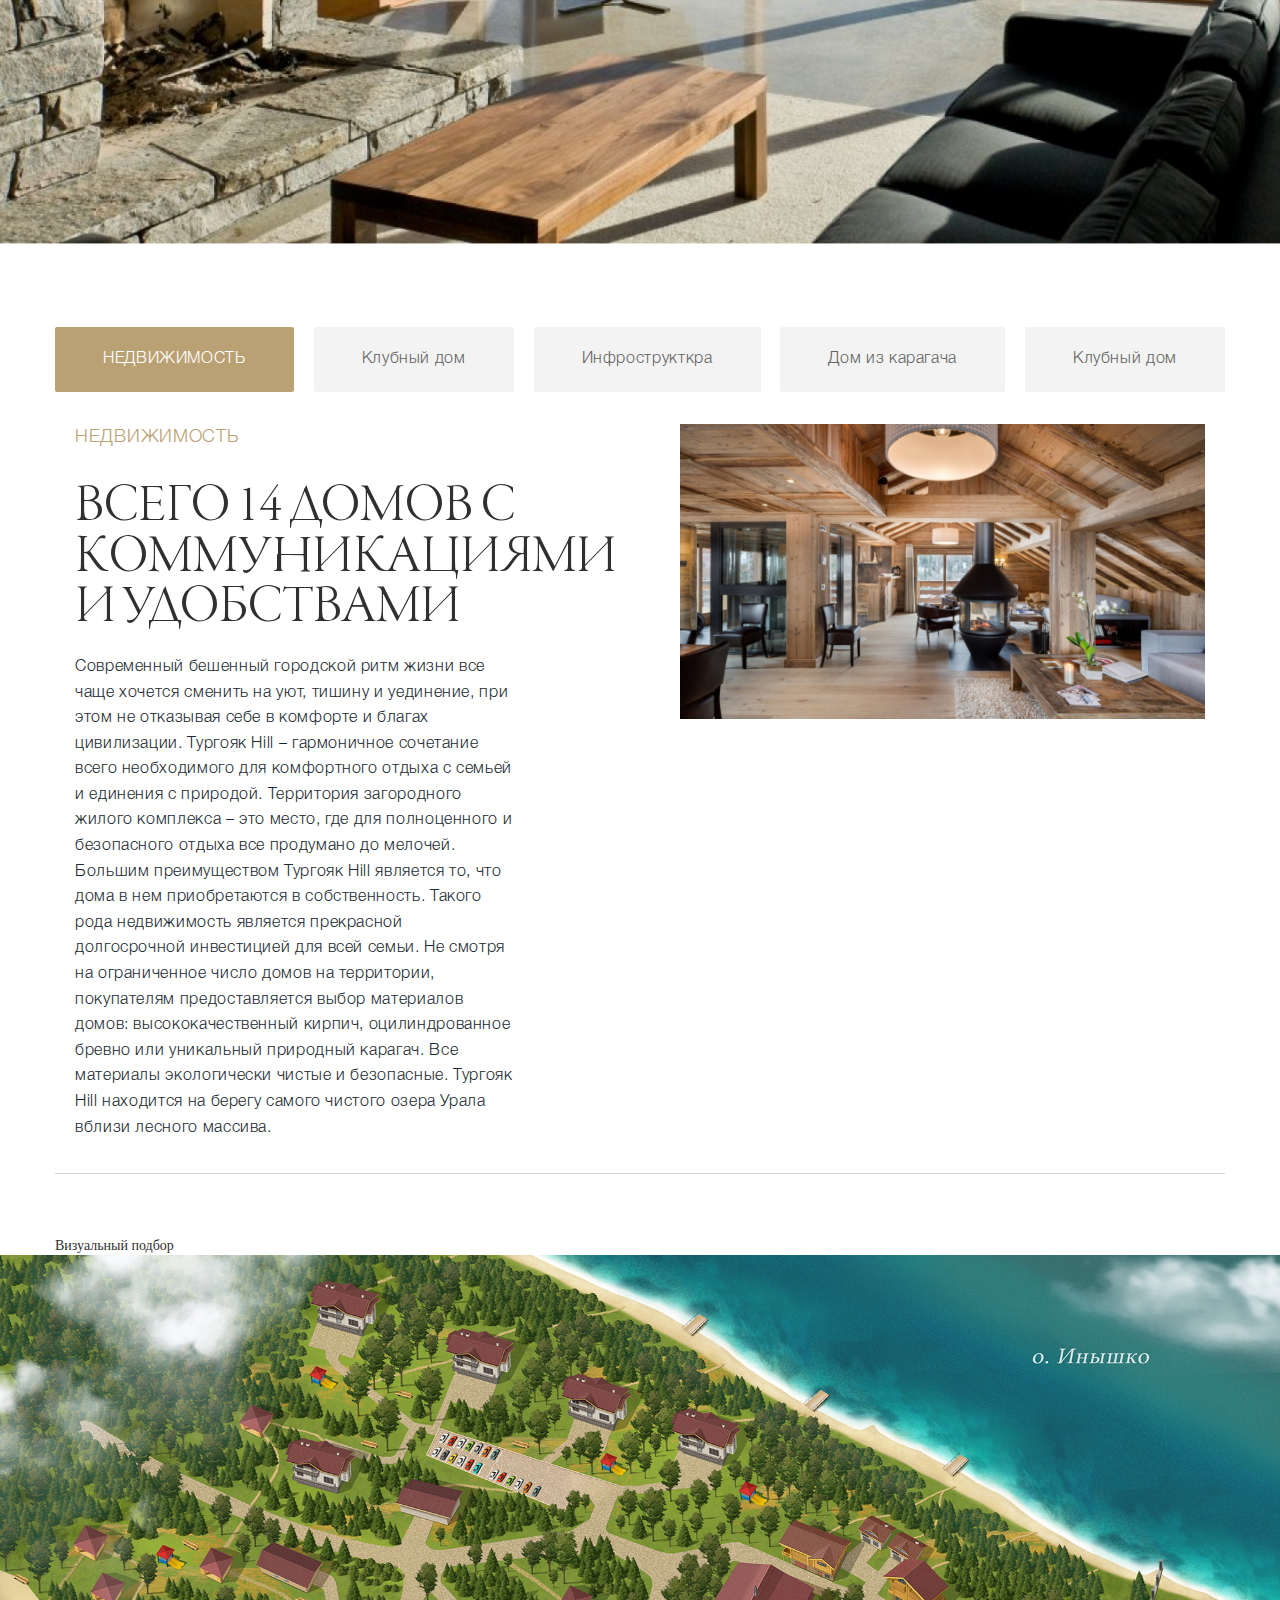
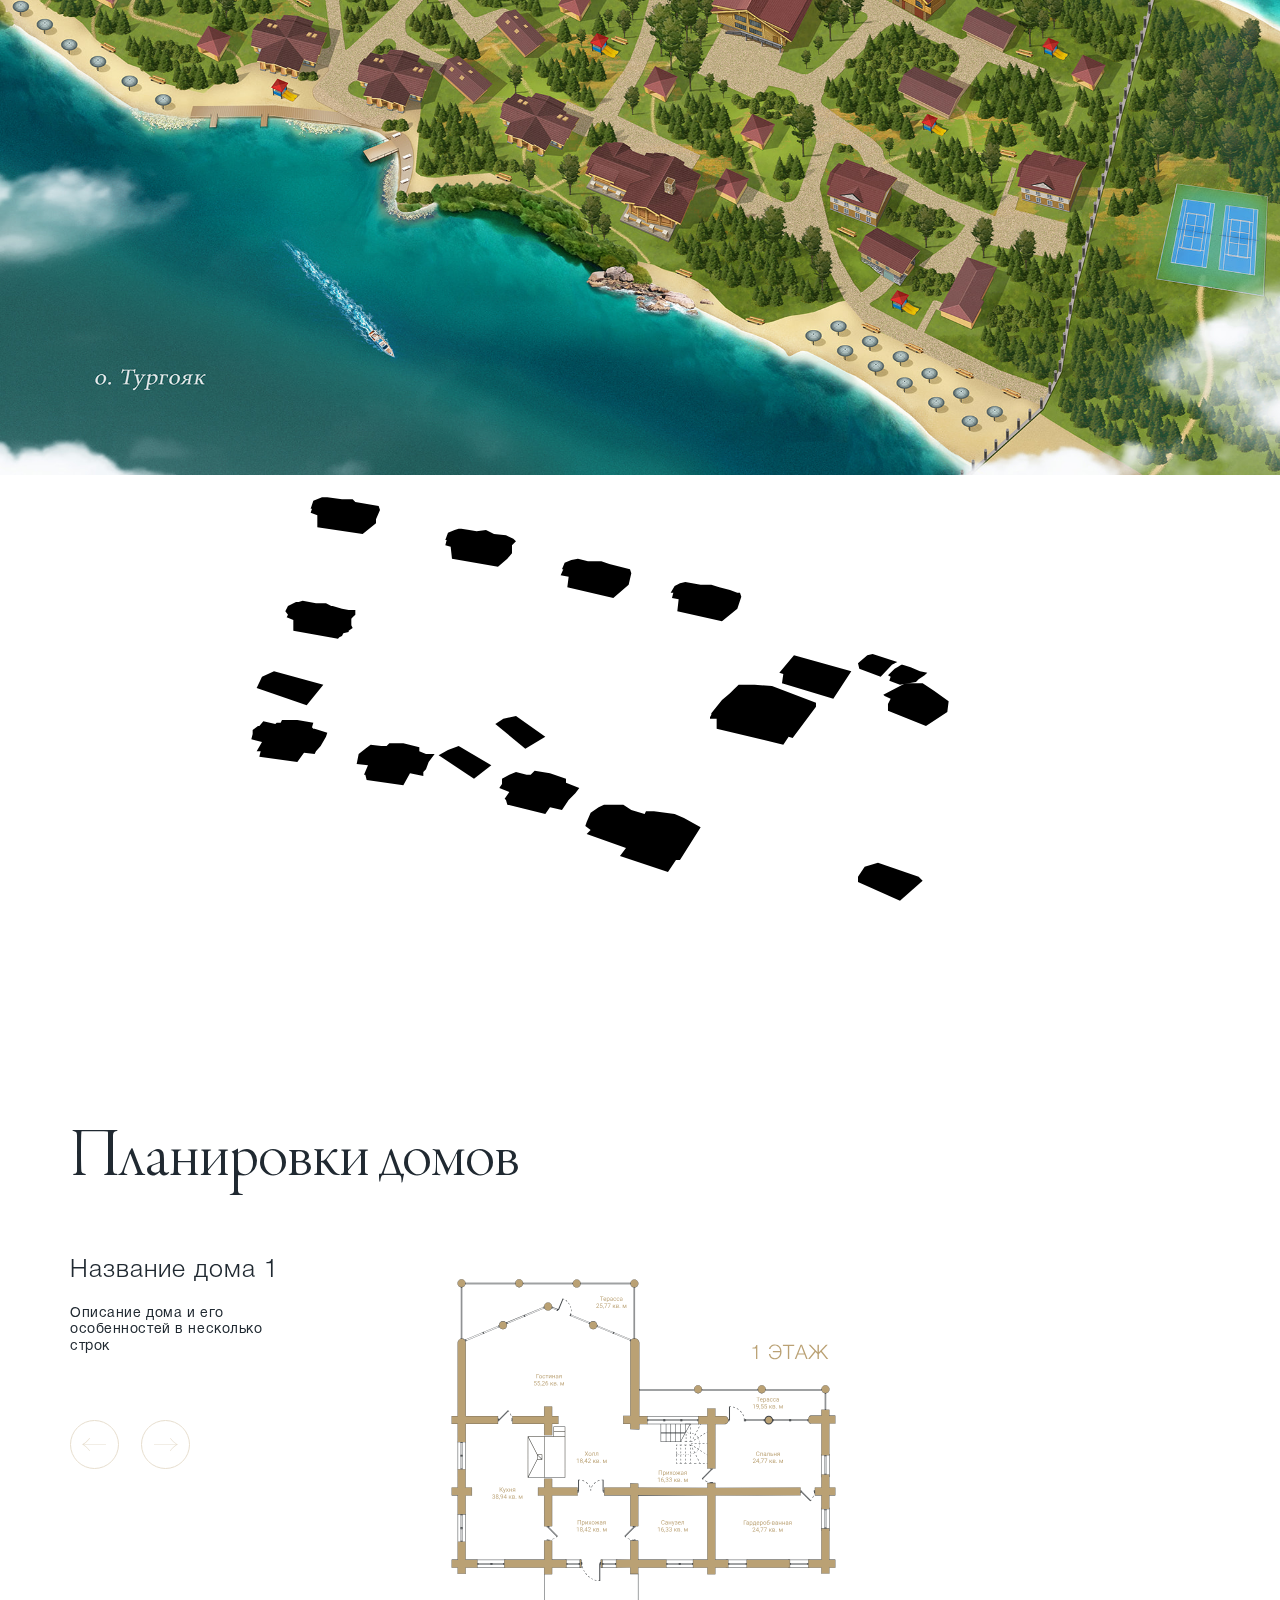
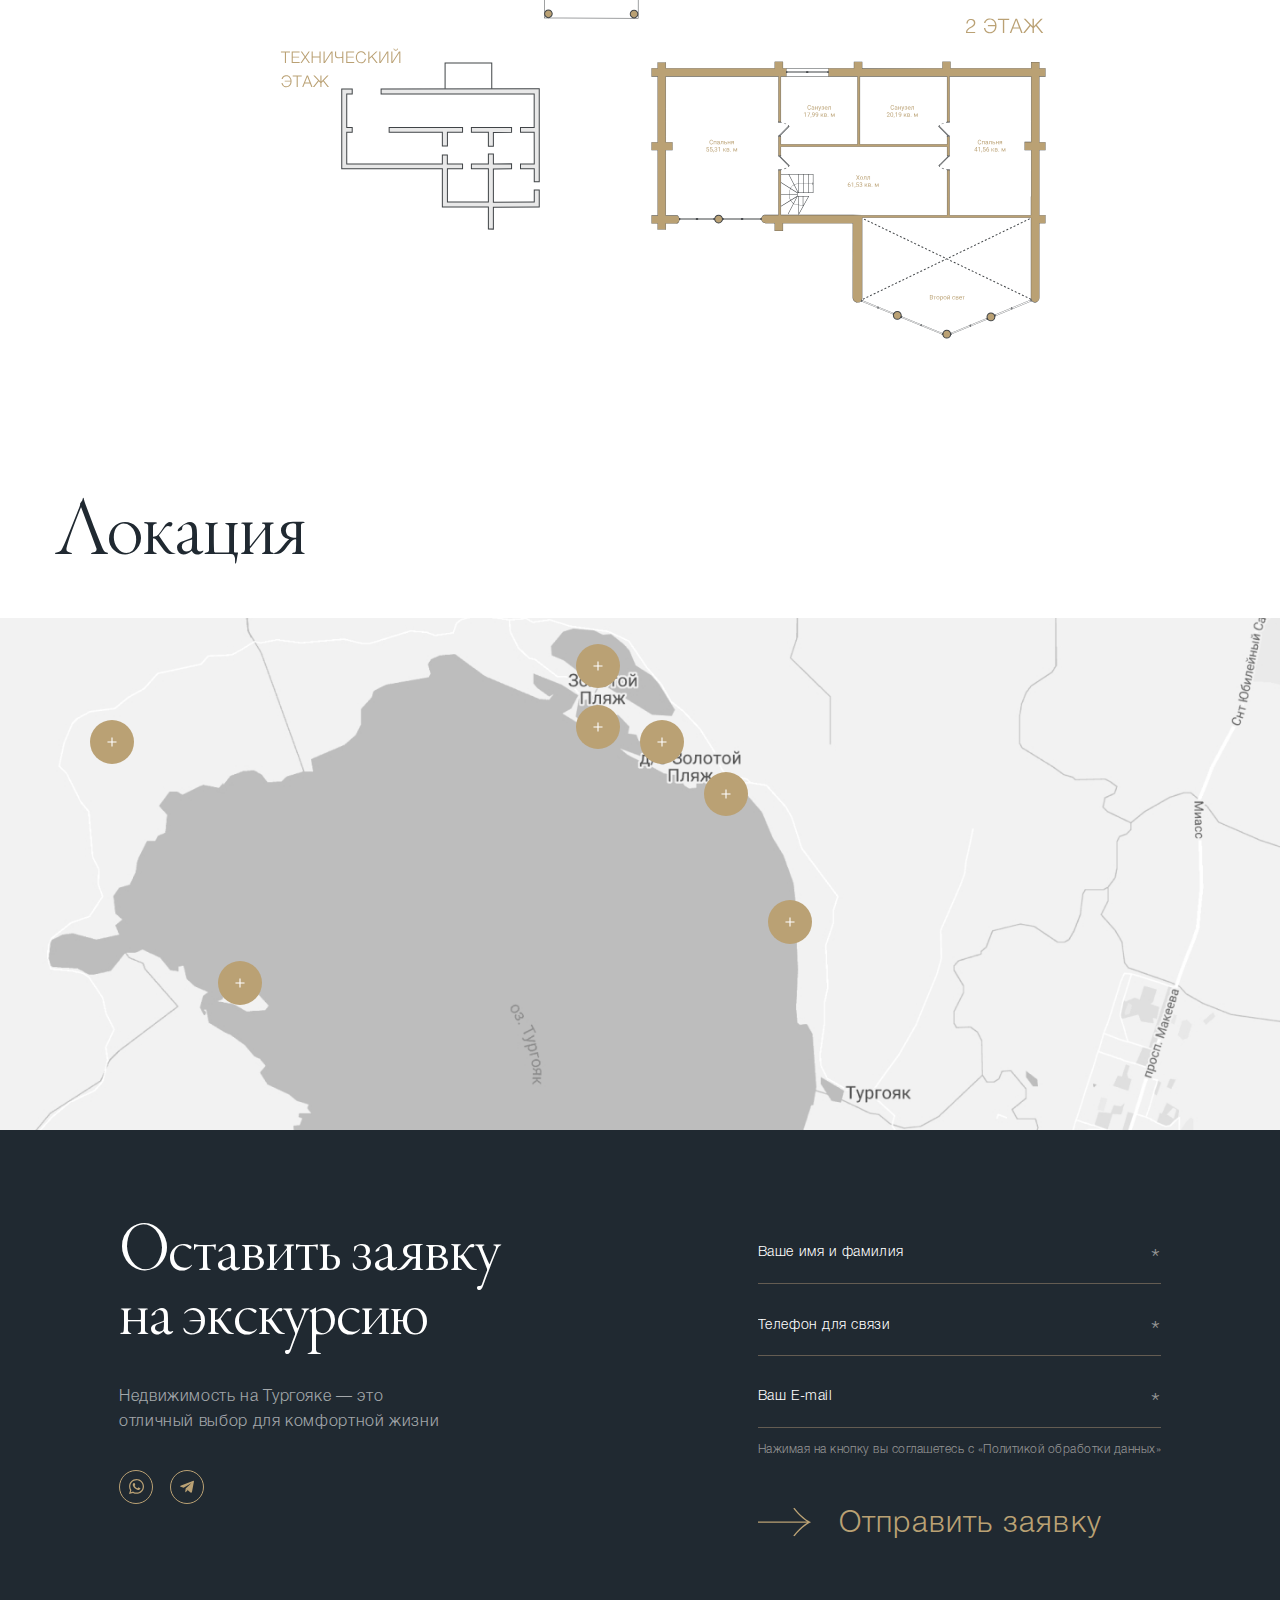
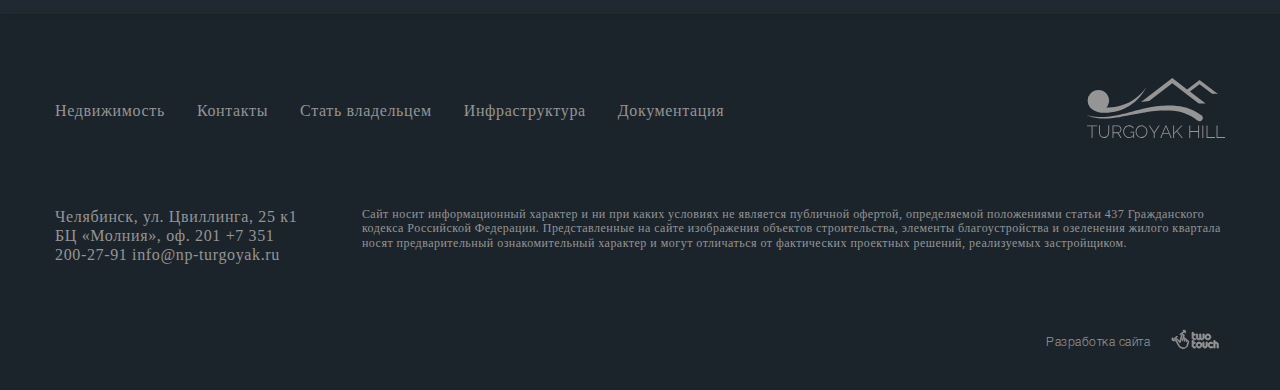
==== commit 65fb51da: "добавил табы 2" ====
--- a/index.html
+++ b/index.html
@@ -35,19 +35,19 @@
                             <div class="page-header__right-col">
                                 <a class="page-header__logo" href="/">
                                     <svg class="icon__logo" width="138px" height="60px">
-                                        <use xlink:href="svg-symbolsrx5x9p.svg#logo"></use>
+                                        <use xlink:href="svg-symbolse4bd4a.svg#logo"></use>
                                     </svg>
                                 </a>
                                 <div class="page-header__social">
                                     <div class="page-header__social-item">
                                         <svg class="icon__whatsup" width="15px" height="15px">
-                                            <use xlink:href="svg-symbolsrx5x9p.svg#whatsup"></use>
+                                            <use xlink:href="svg-symbolse4bd4a.svg#whatsup"></use>
                                         </svg>
 
                                     </div>
                                     <div class="page-header__social-item">
                                         <svg class="icon__tg" width="14px" height="13px">
-                                            <use xlink:href="svg-symbolsrx5x9p.svg#tg"></use>
+                                            <use xlink:href="svg-symbolse4bd4a.svg#tg"></use>
                                         </svg>
 
                                     </div>
@@ -78,7 +78,7 @@
                                 <div class="page-header__content">
                                     <a class="page-header__logo" href="/">
                                         <svg class="icon__logo" width="138px" height="60px">
-                                            <use xlink:href="svg-symbolsrx5x9p.svg#logo"></use>
+                                            <use xlink:href="svg-symbolse4bd4a.svg#logo"></use>
                                         </svg>
                                     </a>
                                     <div class="page-header__burger-wrap">
@@ -112,13 +112,13 @@
                                         <div class="page-header__social page-header__social_mobile">
                                             <div class="page-header__social-item">
                                                 <svg class="icon__whatsup" width="15px" height="15px">
-                                                    <use xlink:href="svg-symbolsrx5x9p.svg#whatsup"></use>
+                                                    <use xlink:href="svg-symbolse4bd4a.svg#whatsup"></use>
                                                 </svg>
 
                                             </div>
                                             <div class="page-header__social-item">
                                                 <svg class="icon__tg" width="14px" height="13px">
-                                                    <use xlink:href="svg-symbolsrx5x9p.svg#tg"></use>
+                                                    <use xlink:href="svg-symbolse4bd4a.svg#tg"></use>
                                                 </svg>
 
                                             </div>
@@ -127,7 +127,7 @@
                                     <div class="page-header__mobile-contacts-bottom">
                                         <div class="page-header__arrow">
                                             <svg class="icon__mobile-arr" width="35px" height="19px">
-                                                <use xlink:href="svg-symbolsrx5x9p.svg#mobile-arr"></use>
+                                                <use xlink:href="svg-symbolse4bd4a.svg#mobile-arr"></use>
                                             </svg>
 
                                         </div><a class="page-header__callback page-header__callback_mobile" href="#exampleModalCenter" data-toggle="modal">Заказать звонок</a>
@@ -160,11 +160,11 @@
                                                                 <div class="b-slider-nav__btn b-slider-nav__btn_prev">
                                                                     <div class="b-slider-nav__arr-cont">
                                                                         <svg class="icon__arrow" width="24px" height="13px">
-                                                                            <use xlink:href="svg-symbolsrx5x9p.svg#arrow"></use>
-                                                                        </svg>
-
-                                                                        <svg class="icon__arrow" width="24px" height="13px">
-                                                                            <use xlink:href="svg-symbolsrx5x9p.svg#arrow"></use>
+                                                                            <use xlink:href="svg-symbolse4bd4a.svg#arrow"></use>
+                                                                        </svg>
+
+                                                                        <svg class="icon__arrow" width="24px" height="13px">
+                                                                            <use xlink:href="svg-symbolse4bd4a.svg#arrow"></use>
                                                                         </svg>
 
                                                                     </div>
@@ -172,11 +172,11 @@
                                                                 <div class="b-slider-nav__btn b-slider-nav__btn_next">
                                                                     <div class="b-slider-nav__arr-cont">
                                                                         <svg class="icon__arrow" width="24px" height="13px">
-                                                                            <use xlink:href="svg-symbolsrx5x9p.svg#arrow"></use>
-                                                                        </svg>
-
-                                                                        <svg class="icon__arrow" width="24px" height="13px">
-                                                                            <use xlink:href="svg-symbolsrx5x9p.svg#arrow"></use>
+                                                                            <use xlink:href="svg-symbolse4bd4a.svg#arrow"></use>
+                                                                        </svg>
+
+                                                                        <svg class="icon__arrow" width="24px" height="13px">
+                                                                            <use xlink:href="svg-symbolse4bd4a.svg#arrow"></use>
                                                                         </svg>
 
                                                                     </div>
@@ -208,11 +208,11 @@
                                                                 <div class="b-slider-nav__btn b-slider-nav__btn_prev">
                                                                     <div class="b-slider-nav__arr-cont">
                                                                         <svg class="icon__arrow" width="24px" height="13px">
-                                                                            <use xlink:href="svg-symbolsrx5x9p.svg#arrow"></use>
-                                                                        </svg>
-
-                                                                        <svg class="icon__arrow" width="24px" height="13px">
-                                                                            <use xlink:href="svg-symbolsrx5x9p.svg#arrow"></use>
+                                                                            <use xlink:href="svg-symbolse4bd4a.svg#arrow"></use>
+                                                                        </svg>
+
+                                                                        <svg class="icon__arrow" width="24px" height="13px">
+                                                                            <use xlink:href="svg-symbolse4bd4a.svg#arrow"></use>
                                                                         </svg>
 
                                                                     </div>
@@ -220,11 +220,11 @@
                                                                 <div class="b-slider-nav__btn b-slider-nav__btn_next">
                                                                     <div class="b-slider-nav__arr-cont">
                                                                         <svg class="icon__arrow" width="24px" height="13px">
-                                                                            <use xlink:href="svg-symbolsrx5x9p.svg#arrow"></use>
-                                                                        </svg>
-
-                                                                        <svg class="icon__arrow" width="24px" height="13px">
-                                                                            <use xlink:href="svg-symbolsrx5x9p.svg#arrow"></use>
+                                                                            <use xlink:href="svg-symbolse4bd4a.svg#arrow"></use>
+                                                                        </svg>
+
+                                                                        <svg class="icon__arrow" width="24px" height="13px">
+                                                                            <use xlink:href="svg-symbolse4bd4a.svg#arrow"></use>
                                                                         </svg>
 
                                                                     </div>
@@ -251,14 +251,14 @@
                                     <div class="b-main-slider__mobile-navigation-block">
                                         <div class="swiper-button-prev">
                                             <svg class="icon__arrow" width="24px" height="13px">
-                                                <use xlink:href="svg-symbolsrx5x9p.svg#arrow"></use>
+                                                <use xlink:href="svg-symbolse4bd4a.svg#arrow"></use>
                                             </svg>
 
                                         </div>
                                         <div class="swiper-pagination"></div>
                                         <div class="swiper-button-next">
                                             <svg class="icon__arrow" width="24px" height="13px">
-                                                <use xlink:href="svg-symbolsrx5x9p.svg#arrow"></use>
+                                                <use xlink:href="svg-symbolse4bd4a.svg#arrow"></use>
                                             </svg>
 
                                         </div>
@@ -338,13 +338,13 @@
                                                                 <div class="b-features__navigation">
                                                                     <div class="swiper-button-prev">
                                                                         <svg class="icon__arrow" width="24px" height="13px">
-                                                                            <use xlink:href="svg-symbolsrx5x9p.svg#arrow"></use>
+                                                                            <use xlink:href="svg-symbolse4bd4a.svg#arrow"></use>
                                                                         </svg>
 
                                                                     </div>
                                                                     <div class="swiper-button-next">
                                                                         <svg class="icon__arrow" width="24px" height="13px">
-                                                                            <use xlink:href="svg-symbolsrx5x9p.svg#arrow"></use>
+                                                                            <use xlink:href="svg-symbolse4bd4a.svg#arrow"></use>
                                                                         </svg>
 
                                                                     </div>
@@ -366,13 +366,13 @@
                                                                 <div class="b-features__navigation">
                                                                     <div class="swiper-button-prev">
                                                                         <svg class="icon__arrow" width="24px" height="13px">
-                                                                            <use xlink:href="svg-symbolsrx5x9p.svg#arrow"></use>
+                                                                            <use xlink:href="svg-symbolse4bd4a.svg#arrow"></use>
                                                                         </svg>
 
                                                                     </div>
                                                                     <div class="swiper-button-next">
                                                                         <svg class="icon__arrow" width="24px" height="13px">
-                                                                            <use xlink:href="svg-symbolsrx5x9p.svg#arrow"></use>
+                                                                            <use xlink:href="svg-symbolse4bd4a.svg#arrow"></use>
                                                                         </svg>
 
                                                                     </div>
@@ -394,13 +394,13 @@
                                                                 <div class="b-features__navigation">
                                                                     <div class="swiper-button-prev">
                                                                         <svg class="icon__arrow" width="24px" height="13px">
-                                                                            <use xlink:href="svg-symbolsrx5x9p.svg#arrow"></use>
+                                                                            <use xlink:href="svg-symbolse4bd4a.svg#arrow"></use>
                                                                         </svg>
 
                                                                     </div>
                                                                     <div class="swiper-button-next">
                                                                         <svg class="icon__arrow" width="24px" height="13px">
-                                                                            <use xlink:href="svg-symbolsrx5x9p.svg#arrow"></use>
+                                                                            <use xlink:href="svg-symbolse4bd4a.svg#arrow"></use>
                                                                         </svg>
 
                                                                     </div>
@@ -422,13 +422,13 @@
                                                                 <div class="b-features__navigation">
                                                                     <div class="swiper-button-prev">
                                                                         <svg class="icon__arrow" width="24px" height="13px">
-                                                                            <use xlink:href="svg-symbolsrx5x9p.svg#arrow"></use>
+                                                                            <use xlink:href="svg-symbolse4bd4a.svg#arrow"></use>
                                                                         </svg>
 
                                                                     </div>
                                                                     <div class="swiper-button-next">
                                                                         <svg class="icon__arrow" width="24px" height="13px">
-                                                                            <use xlink:href="svg-symbolsrx5x9p.svg#arrow"></use>
+                                                                            <use xlink:href="svg-symbolse4bd4a.svg#arrow"></use>
                                                                         </svg>
 
                                                                     </div>
@@ -459,13 +459,13 @@
                                         <div class="b-our-apartments__navigation">
                                             <div class="swiper-button-prev">
                                                 <svg class="icon__arrow" width="24px" height="13px">
-                                                    <use xlink:href="svg-symbolsrx5x9p.svg#arrow"></use>
+                                                    <use xlink:href="svg-symbolse4bd4a.svg#arrow"></use>
                                                 </svg>
 
                                             </div>
                                             <div class="swiper-button-next">
                                                 <svg class="icon__arrow" width="24px" height="13px">
-                                                    <use xlink:href="svg-symbolsrx5x9p.svg#arrow"></use>
+                                                    <use xlink:href="svg-symbolse4bd4a.svg#arrow"></use>
                                                 </svg>
 
                                             </div>
@@ -491,7 +491,7 @@
                                                             <a class="b-our-apartments-card__link" href="/real_estate_inner.html">
                                                                 <div class="b-our-apartments-card__arrow">
                                                                     <svg class="icon__arrow" width="24px" height="13px">
-                                                                        <use xlink:href="svg-symbolsrx5x9p.svg#arrow"></use>
+                                                                        <use xlink:href="svg-symbolse4bd4a.svg#arrow"></use>
                                                                     </svg>
 
                                                                 </div>
@@ -518,7 +518,7 @@
                                                             <a class="b-our-apartments-card__link" href="/real_estate_inner.html">
                                                                 <div class="b-our-apartments-card__arrow">
                                                                     <svg class="icon__arrow" width="24px" height="13px">
-                                                                        <use xlink:href="svg-symbolsrx5x9p.svg#arrow"></use>
+                                                                        <use xlink:href="svg-symbolse4bd4a.svg#arrow"></use>
                                                                     </svg>
 
                                                                 </div>
@@ -545,7 +545,7 @@
                                                             <a class="b-our-apartments-card__link" href="/real_estate_inner.html">
                                                                 <div class="b-our-apartments-card__arrow">
                                                                     <svg class="icon__arrow" width="24px" height="13px">
-                                                                        <use xlink:href="svg-symbolsrx5x9p.svg#arrow"></use>
+                                                                        <use xlink:href="svg-symbolse4bd4a.svg#arrow"></use>
                                                                     </svg>
 
                                                                 </div>
@@ -572,7 +572,7 @@
                                                             <a class="b-our-apartments-card__link" href="/real_estate_inner.html">
                                                                 <div class="b-our-apartments-card__arrow">
                                                                     <svg class="icon__arrow" width="24px" height="13px">
-                                                                        <use xlink:href="svg-symbolsrx5x9p.svg#arrow"></use>
+                                                                        <use xlink:href="svg-symbolse4bd4a.svg#arrow"></use>
                                                                     </svg>
 
                                                                 </div>
@@ -609,7 +609,7 @@
                                                 <a class="b-our-apartments-card__link" href="/real_estate_inner.html">
                                                     <div class="b-our-apartments-card__arrow">
                                                         <svg class="icon__arrow" width="24px" height="13px">
-                                                            <use xlink:href="svg-symbolsrx5x9p.svg#arrow"></use>
+                                                            <use xlink:href="svg-symbolse4bd4a.svg#arrow"></use>
                                                         </svg>
 
                                                     </div>
@@ -634,7 +634,7 @@
                                                 <a class="b-our-apartments-card__link" href="/real_estate_inner.html">
                                                     <div class="b-our-apartments-card__arrow">
                                                         <svg class="icon__arrow" width="24px" height="13px">
-                                                            <use xlink:href="svg-symbolsrx5x9p.svg#arrow"></use>
+                                                            <use xlink:href="svg-symbolse4bd4a.svg#arrow"></use>
                                                         </svg>
 
                                                     </div>
@@ -659,7 +659,7 @@
                                                 <a class="b-our-apartments-card__link" href="/real_estate_inner.html">
                                                     <div class="b-our-apartments-card__arrow">
                                                         <svg class="icon__arrow" width="24px" height="13px">
-                                                            <use xlink:href="svg-symbolsrx5x9p.svg#arrow"></use>
+                                                            <use xlink:href="svg-symbolse4bd4a.svg#arrow"></use>
                                                         </svg>
 
                                                     </div>
@@ -684,7 +684,7 @@
                                                 <a class="b-our-apartments-card__link" href="/real_estate_inner.html">
                                                     <div class="b-our-apartments-card__arrow">
                                                         <svg class="icon__arrow" width="24px" height="13px">
-                                                            <use xlink:href="svg-symbolsrx5x9p.svg#arrow"></use>
+                                                            <use xlink:href="svg-symbolse4bd4a.svg#arrow"></use>
                                                         </svg>
 
                                                     </div>
@@ -724,6 +724,116 @@
                     </div>
                 </div>
             </div>
+            <div class="page__b-tab">
+                <div class="b-tab">
+                    <div class="container">
+                        <div class="b-tab__cont">
+                            <div class="b-tab__nav">
+                                <ul class="nav nav-pills mb-3" id="pills-tab" role="tablist">
+                                    <li class="nav-item" role="presentation">
+                                        <button class="nav-link active" id="pills-home-tab" data-toggle="pill" data-target="#pills-home" type="button" role="tab" aria-controls="pills-home" aria-selected="true">НЕДВИЖИМОСТЬ</button>
+                                    </li>
+                                    <li class="nav-item" role="presentation">
+                                        <button class="nav-link" id="pills-profile-tab" data-toggle="pill" data-target="#pills-profile" type="button" role="tab" aria-controls="pills-profile" aria-selected="false">Клубный дом</button>
+                                    </li>
+                                    <li class="nav-item" role="presentation">
+                                        <button class="nav-link" id="pills-contact-tab" data-toggle="pill" data-target="#pills-contact" type="button" role="tab" aria-controls="pills-contact" aria-selected="false">Инфрострукткра</button>
+                                    </li>
+                                    <li class="nav-item" role="presentation">
+                                        <button class="nav-link" id="pills-home-tab" data-toggle="pill" data-target="#pills-info" type="button" role="tab" aria-controls="pills-info" aria-selected="true">Дом из карагача</button>
+                                    </li>
+                                    <li class="nav-item" role="presentation">
+                                        <button class="nav-link" id="pills-profile-tab" data-toggle="pill" data-target="#pills-safe" type="button" role="tab" aria-controls="pills-safe" aria-selected="false">Клубный дом</button>
+                                    </li>
+                                </ul>
+                            </div>
+                            <div class="tab-content" id="pills-tabContent">
+                                <div class="tab-pane fade show active" id="pills-home" role="tabpanel" aria-labelledby="pills-home-tab">
+                                    <div class="b-tab__content">
+                                        <div class="b-tab__text">
+                                            <div class="b-tab__subtitle">НЕДВИЖИМОСТЬ
+                                            </div>
+                                            <div class="b-tab__title">ВСЕГО 14 ДОМОВ С КОММУНИКАЦИЯМИ И УДОБСТВАМИ
+                                            </div>
+                                            <div class="b-tab__desc">Современный бешенный городской ритм жизни все чаще хочется сменить на уют, тишину и уединение, при этом не отказывая себе в комфорте и благах цивилизации. Тургояк Hill – гармоничное сочетание всего необходимого
+                                                для комфортного отдыха с семьей и единения с природой. Территория загородного жилого комплекса – это место, где для полноценного и безопасного отдыха все продумано до мелочей. Большим преимуществом Тургояк
+                                                Hill является то, что дома в нем приобретаются в собственность. Такого рода недвижимость является прекрасной долгосрочной инвестицией для всей семьи. Не смотря на ограниченное число домов на территории,
+                                                покупателям предоставляется выбор материалов домов: высококачественный кирпич, оцилиндрованное бревно или уникальный природный карагач. Все материалы экологически чистые и безопасные. Тургояк Hill находится
+                                                на берегу самого чистого озера Урала вблизи лесного массива.
+                                            </div>
+                                        </div>
+                                        <div class="b-tab__img">
+                                            <img src="static/img/content/tabs-img.jpg" />
+                                        </div>
+                                    </div>
+                                </div>
+                                <div class="tab-pane fade" id="pills-profile" role="tabpanel" aria-labelledby="pills-profile-tab">
+                                    <div class="b-tab__content">
+                                        <div class="b-tab__text">
+                                            <div class="b-tab__subtitle">Инфраструктура
+                                            </div>
+                                            <div class="b-tab__title">ИНФРАСТРУКТУРА КУРОРТА «ЗОЛОТОЙ ПЛЯЖ»
+                                            </div>
+                                            <div class="b-tab__desc">Отличительной чертой нашего Поселка является полноценный доступ к инфраструктуре курорта «Золотой пляж».Здесь расположены: Центр традиционной китайской медицины, SPA, русские бани, термальный комплекс, Центр
+                                                косметологии и красоты, рестораны, кафе, ночной клуб. Действует «Школа путешественников Федора Конюхова», где дети весело, активно и с пользой проводят время. На территории Курорта постоянно проводятся праздники,
+                                                фестивали и различные бизнес-мероприятия. Изюминкой «Золотого пляжа» является каменная набережная и эко-тропа.
+                                            </div>
+                                        </div>
+                                        <div class="b-tab__img">
+                                            <img src="static/img/content/tabs-img.jpg" />
+                                        </div>
+                                    </div>
+                                </div>
+                                <div class="tab-pane fade" id="pills-contact" role="tabpanel" aria-labelledby="pills-contact-tab">
+                                    <div class="b-tab__content">
+                                        <div class="b-tab__text">
+                                            <div class="b-tab__subtitle">Карагач
+                                            </div>
+                                            <div class="b-tab__title">Дома из карагача
+                                            </div>
+                                            <div class="b-tab__desc">Текст про карагач? Поселок расположен на берегу озера Тургояк, являющемся жемчужиной Южного Урала, славящемся своей кристально чистой водой, окружен хвойными лесами и горными хребтами Урал-Тау и Ильменским.
+                                            </div>
+                                        </div>
+                                        <div class="b-tab__img">
+                                            <img src="static/img/content/tabs-img.jpg" />
+                                        </div>
+                                    </div>
+                                </div>
+                                <div class="tab-pane fade" id="pills-info" role="tabpanel" aria-labelledby="pills-info-tab">
+                                    <div class="b-tab__content">
+                                        <div class="b-tab__text">
+                                            <div class="b-tab__subtitle">Карагач
+                                            </div>
+                                            <div class="b-tab__title">Дома из карагача
+                                            </div>
+                                            <div class="b-tab__desc">Текст про карагач? Поселок расположен на берегу озера Тургояк, являющемся жемчужиной Южного Урала, славящемся своей кристально чистой водой, окружен хвойными лесами и горными хребтами Урал-Тау и Ильменским.
+                                            </div>
+                                        </div>
+                                        <div class="b-tab__img">
+                                            <img src="static/img/content/tabs-img.jpg" />
+                                        </div>
+                                    </div>
+                                </div>
+                                <div class="tab-pane fade" id="pills-safe" role="tabpanel" aria-labelledby="pills-safe-tab">
+                                    <div class="b-tab__content">
+                                        <div class="b-tab__text">
+                                            <div class="b-tab__subtitle">Карагач44
+                                            </div>
+                                            <div class="b-tab__title">Дома из карагача44
+                                            </div>
+                                            <div class="b-tab__desc">Текст про карагач? Поселок расположен на берегу озера Тургояк, являющемся жемчужиной Южного Урала, славящемся своей кристально чистой водой, окружен хвойными лесами и горными хребтами Урал-Тау и Ильменским.44
+                                            </div>
+                                        </div>
+                                        <div class="b-tab__img">
+                                            <img src="static/img/content/tabs-img.jpg" />
+                                        </div>
+                                    </div>
+                                </div>
+                            </div>
+                        </div>
+                    </div>
+                </div>
+            </div>
             <div class="page__b-visual">
                 <div class="b-visual">
                     <div class="container">
@@ -842,13 +952,13 @@
                                                     <div class="b-plans-slider__navigation">
                                                         <div class="swiper-button-prev">
                                                             <svg class="icon__arrow" width="24px" height="13px">
-                                                                <use xlink:href="svg-symbolsrx5x9p.svg#arrow"></use>
+                                                                <use xlink:href="svg-symbolse4bd4a.svg#arrow"></use>
                                                             </svg>
 
                                                         </div>
                                                         <div class="swiper-button-next">
                                                             <svg class="icon__arrow" width="24px" height="13px">
-                                                                <use xlink:href="svg-symbolsrx5x9p.svg#arrow"></use>
+                                                                <use xlink:href="svg-symbolse4bd4a.svg#arrow"></use>
                                                             </svg>
 
                                                         </div>
@@ -879,7 +989,7 @@
                         <div class="b-location__point" style="top: 67%;left:17%;">
                             <div class="b-location__point-plus">
                                 <svg class="icon__plus" width="10px" height="10px">
-                                    <use xlink:href="svg-symbolsrx5x9p.svg#plus"></use>
+                                    <use xlink:href="svg-symbolse4bd4a.svg#plus"></use>
                                 </svg>
 
                             </div>
@@ -891,7 +1001,7 @@
                         <div class="b-location__point" style="top: 20%;left:50%;">
                             <div class="b-location__point-plus">
                                 <svg class="icon__plus" width="10px" height="10px">
-                                    <use xlink:href="svg-symbolsrx5x9p.svg#plus"></use>
+                                    <use xlink:href="svg-symbolse4bd4a.svg#plus"></use>
                                 </svg>
 
                             </div>
@@ -903,7 +1013,7 @@
                         <div class="b-location__point" style="top: 30%;left:55%;">
                             <div class="b-location__point-plus">
                                 <svg class="icon__plus" width="10px" height="10px">
-                                    <use xlink:href="svg-symbolsrx5x9p.svg#plus"></use>
+                                    <use xlink:href="svg-symbolse4bd4a.svg#plus"></use>
                                 </svg>
 
                             </div>
@@ -915,7 +1025,7 @@
                         <div class="b-location__point" style="top: 20%;left:7%;">
                             <div class="b-location__point-plus">
                                 <svg class="icon__plus" width="10px" height="10px">
-                                    <use xlink:href="svg-symbolsrx5x9p.svg#plus"></use>
+                                    <use xlink:href="svg-symbolse4bd4a.svg#plus"></use>
                                 </svg>
 
                             </div>
@@ -927,7 +1037,7 @@
                         <div class="b-location__point" style="top: 5%;left:45%;">
                             <div class="b-location__point-plus">
                                 <svg class="icon__plus" width="10px" height="10px">
-                                    <use xlink:href="svg-symbolsrx5x9p.svg#plus"></use>
+                                    <use xlink:href="svg-symbolse4bd4a.svg#plus"></use>
                                 </svg>
 
                             </div>
@@ -939,7 +1049,7 @@
                         <div class="b-location__point" style="top:55%;left:60%;">
                             <div class="b-location__point-plus">
                                 <svg class="icon__plus" width="10px" height="10px">
-                                    <use xlink:href="svg-symbolsrx5x9p.svg#plus"></use>
+                                    <use xlink:href="svg-symbolse4bd4a.svg#plus"></use>
                                 </svg>
 
                             </div>
@@ -951,7 +1061,7 @@
                         <div class="b-location__point" style="top: 17%;left:45%;">
                             <div class="b-location__point-plus">
                                 <svg class="icon__plus" width="10px" height="10px">
-                                    <use xlink:href="svg-symbolsrx5x9p.svg#plus"></use>
+                                    <use xlink:href="svg-symbolse4bd4a.svg#plus"></use>
                                 </svg>
 
                             </div>
@@ -976,12 +1086,12 @@
                                 <div class="b-callback-form__link-list">
                                     <a class="b-callback-form__link" target="_blank" href="#">
                                         <svg class="icon__whatsup" width="15px" height="15px">
-                                            <use xlink:href="svg-symbolsrx5x9p.svg#whatsup"></use>
+                                            <use xlink:href="svg-symbolse4bd4a.svg#whatsup"></use>
                                         </svg>
                                     </a>
                                     <a class="b-callback-form__link" target="_blank" href="#">
                                         <svg class="icon__tg" width="14px" height="13px">
-                                            <use xlink:href="svg-symbolsrx5x9p.svg#tg"></use>
+                                            <use xlink:href="svg-symbolse4bd4a.svg#tg"></use>
                                         </svg>
                                     </a>
                                 </div>
@@ -1010,7 +1120,7 @@
                                     <div class="b-callback-form__submit-block">
                                         <div class="b-callback-form__arrow">
                                             <svg class="icon__arrow" width="24px" height="13px">
-                                                <use xlink:href="svg-symbolsrx5x9p.svg#arrow"></use>
+                                                <use xlink:href="svg-symbolse4bd4a.svg#arrow"></use>
                                             </svg>
 
                                         </div>
@@ -1034,7 +1144,7 @@
                             </div>
                             <div class="page-footer__logo">
                                 <svg class="icon__logo-black" width="138px" height="60px">
-                                    <use xlink:href="svg-symbolsrx5x9p.svg#logo-black"></use>
+                                    <use xlink:href="svg-symbolse4bd4a.svg#logo-black"></use>
                                 </svg>
 
                             </div>
@@ -1047,7 +1157,7 @@
                             </div>
                         </div><a class="page-footer__bottom-logo" href="https://2touch.ru/" target="_blank"><span class="page-footer__bottom-logo-text">Разработка сайта</span><span class="page-footer__bottom-logo-pic">
             <svg class="icon__tt" width="55px" height="25px">
-                <use xlink:href="svg-symbolsrx5x9p.svg#tt"></use>
+                <use xlink:href="svg-symbolse4bd4a.svg#tt"></use>
             </svg>
         </span></a>
                     </div>
@@ -1072,12 +1182,12 @@
                                             <div class="b-callback-form__link-list">
                                                 <a class="b-callback-form__link" target="_blank" href="#">
                                                     <svg class="icon__whatsup" width="15px" height="15px">
-                                                        <use xlink:href="svg-symbolsrx5x9p.svg#whatsup"></use>
+                                                        <use xlink:href="svg-symbolse4bd4a.svg#whatsup"></use>
                                                     </svg>
                                                 </a>
                                                 <a class="b-callback-form__link" target="_blank" href="#">
                                                     <svg class="icon__tg" width="14px" height="13px">
-                                                        <use xlink:href="svg-symbolsrx5x9p.svg#tg"></use>
+                                                        <use xlink:href="svg-symbolse4bd4a.svg#tg"></use>
                                                     </svg>
                                                 </a>
                                             </div>
@@ -1106,7 +1216,7 @@
                                                 <div class="b-callback-form__submit-block">
                                                     <div class="b-callback-form__arrow">
                                                         <svg class="icon__arrow" width="24px" height="13px">
-                                                            <use xlink:href="svg-symbolsrx5x9p.svg#arrow"></use>
+                                                            <use xlink:href="svg-symbolse4bd4a.svg#arrow"></use>
                                                         </svg>
 
                                                     </div>
@@ -1128,7 +1238,7 @@
         </div>
         <a class="page__up">
             <svg class="icon__up" width="13px" height="15px">
-                <use xlink:href="svg-symbolsrx5x9p.svg#up"></use>
+                <use xlink:href="svg-symbolse4bd4a.svg#up"></use>
             </svg>
         </a>
         <!--script(src='https://unpkg.com/container-query-polyfill/cqfill.iife.min.js')-->
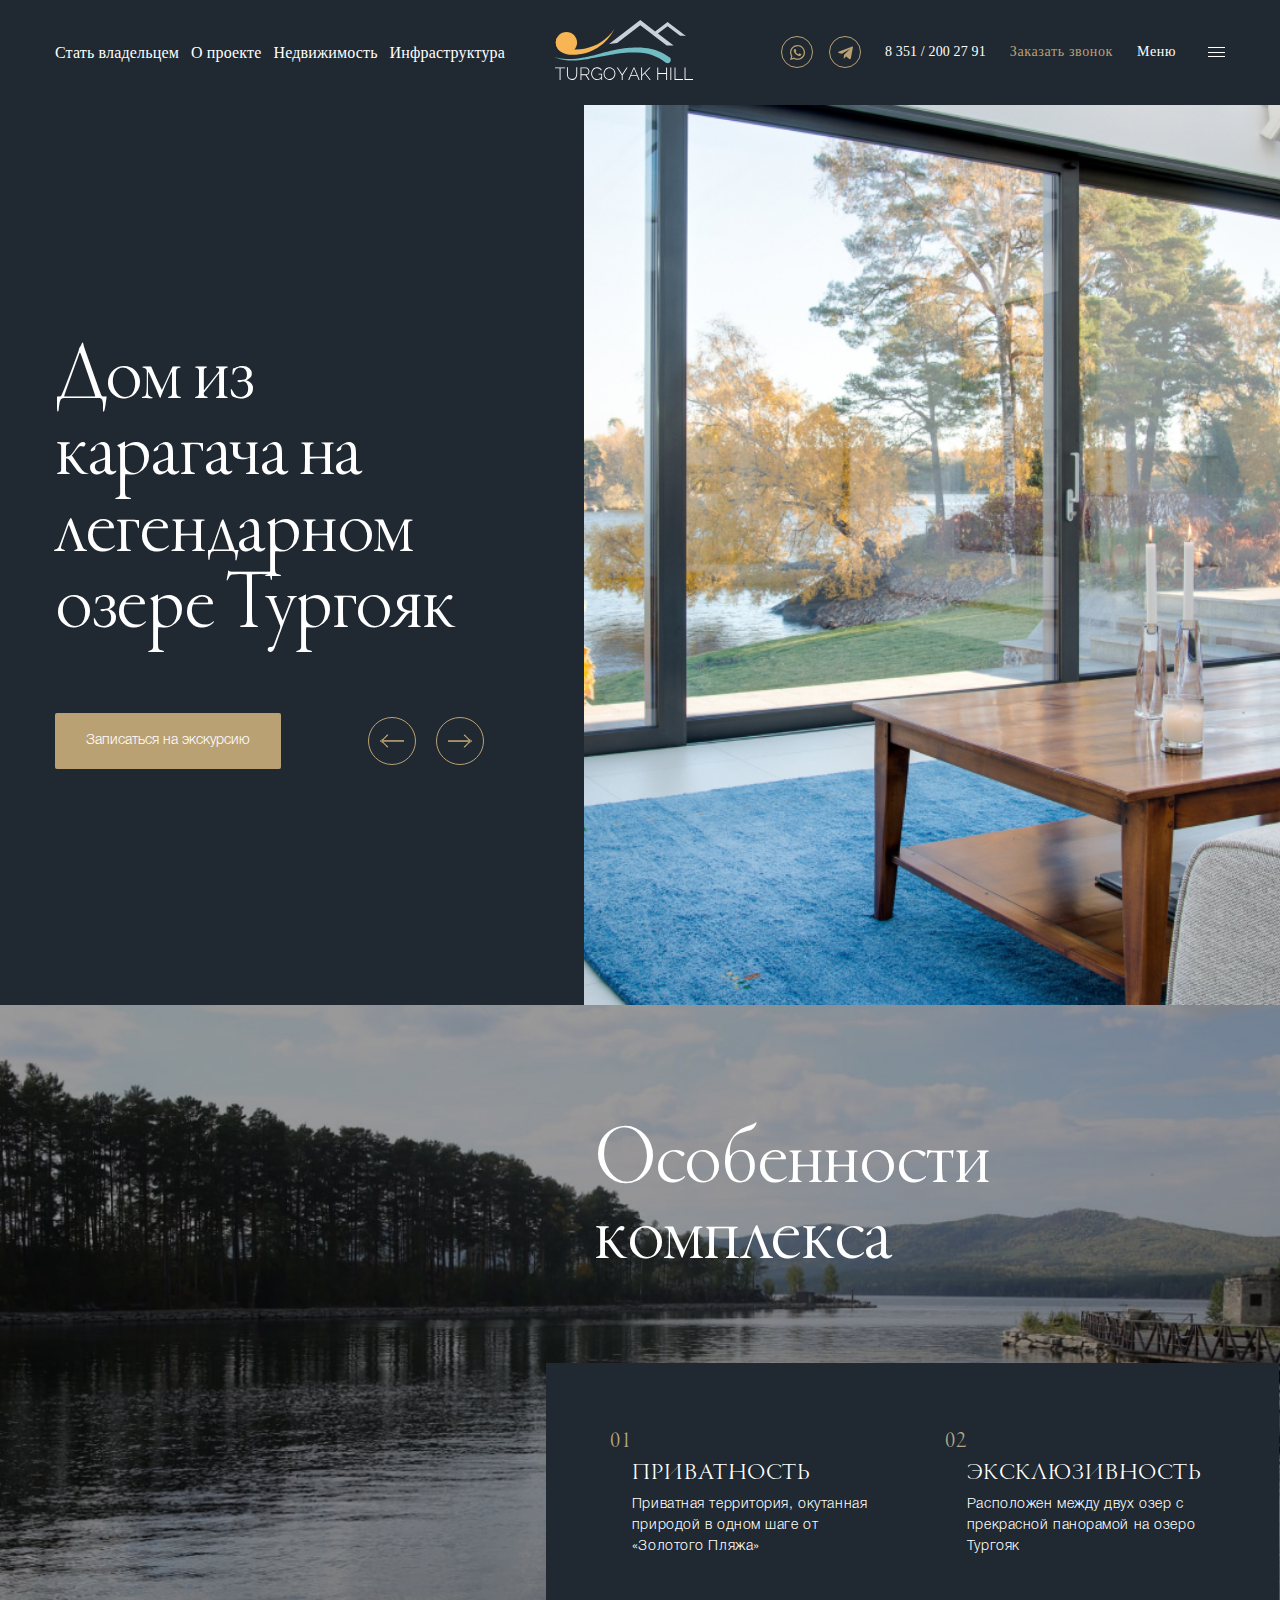
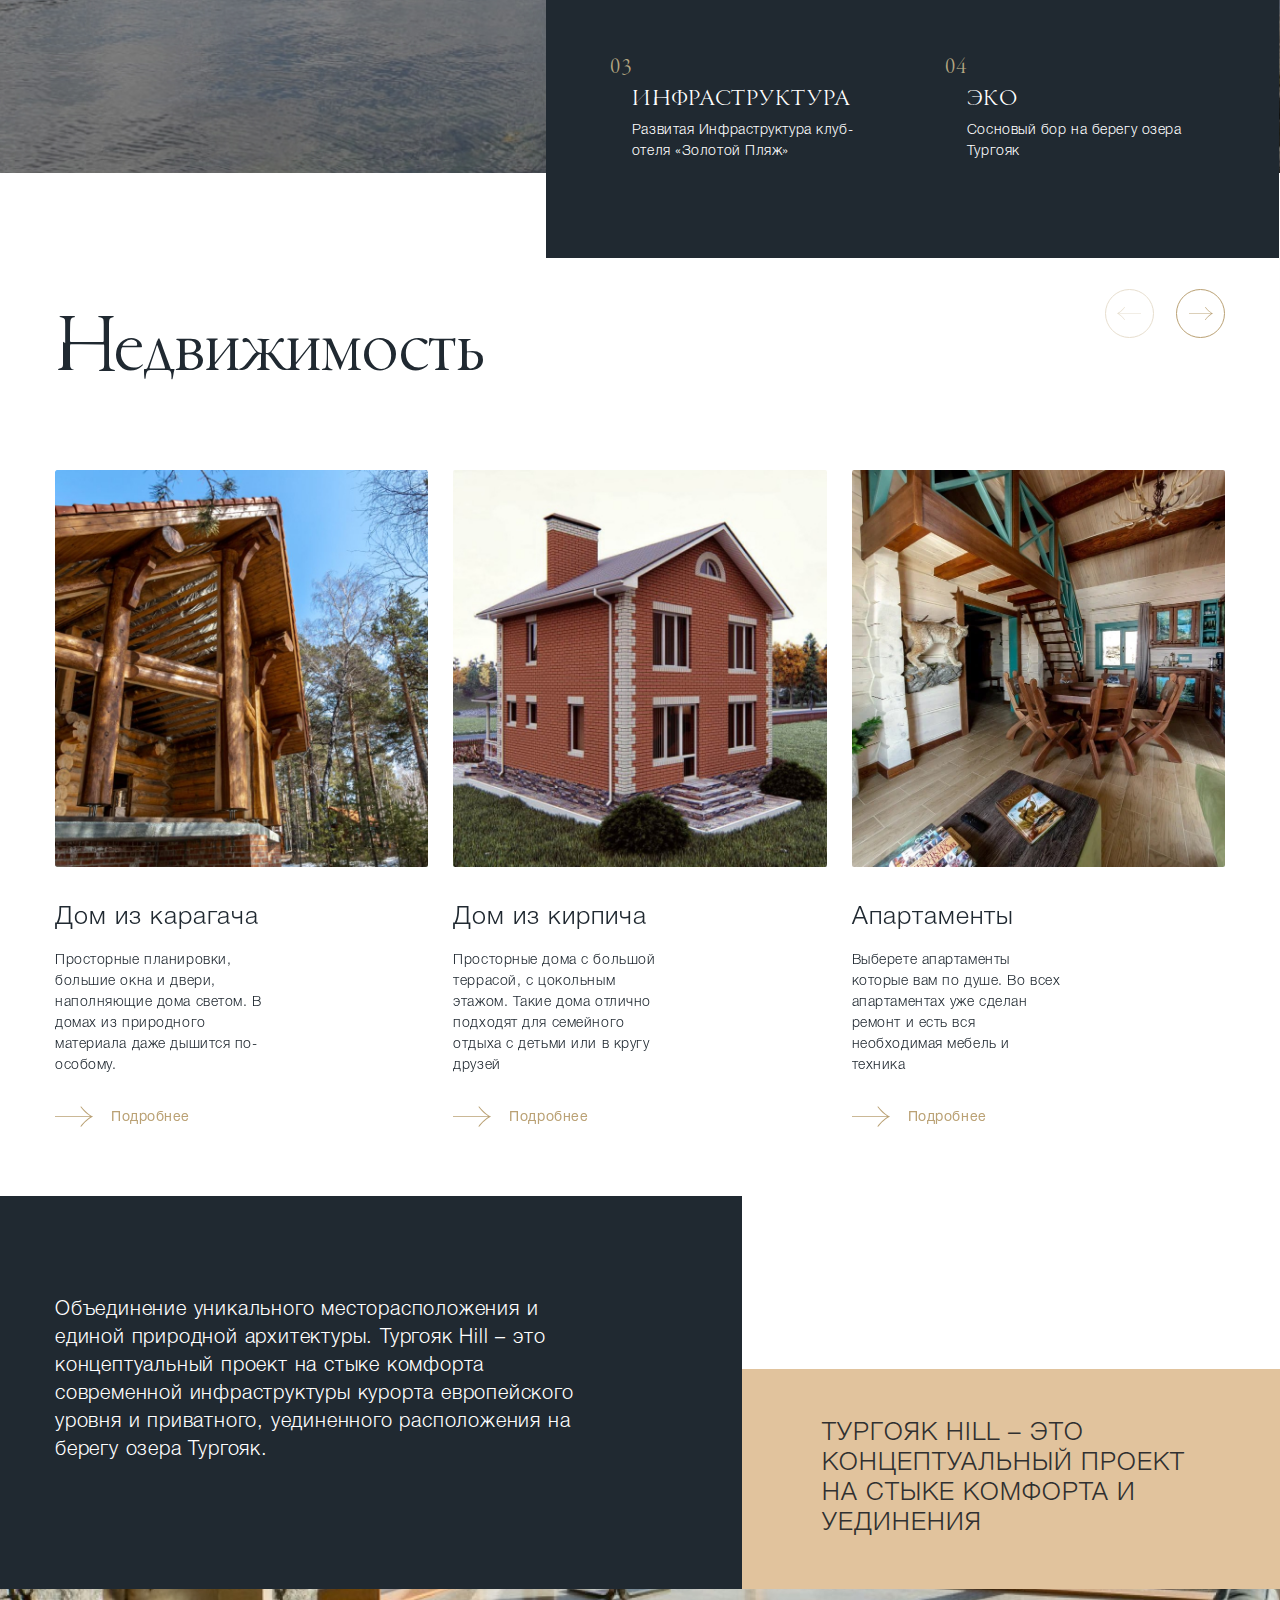
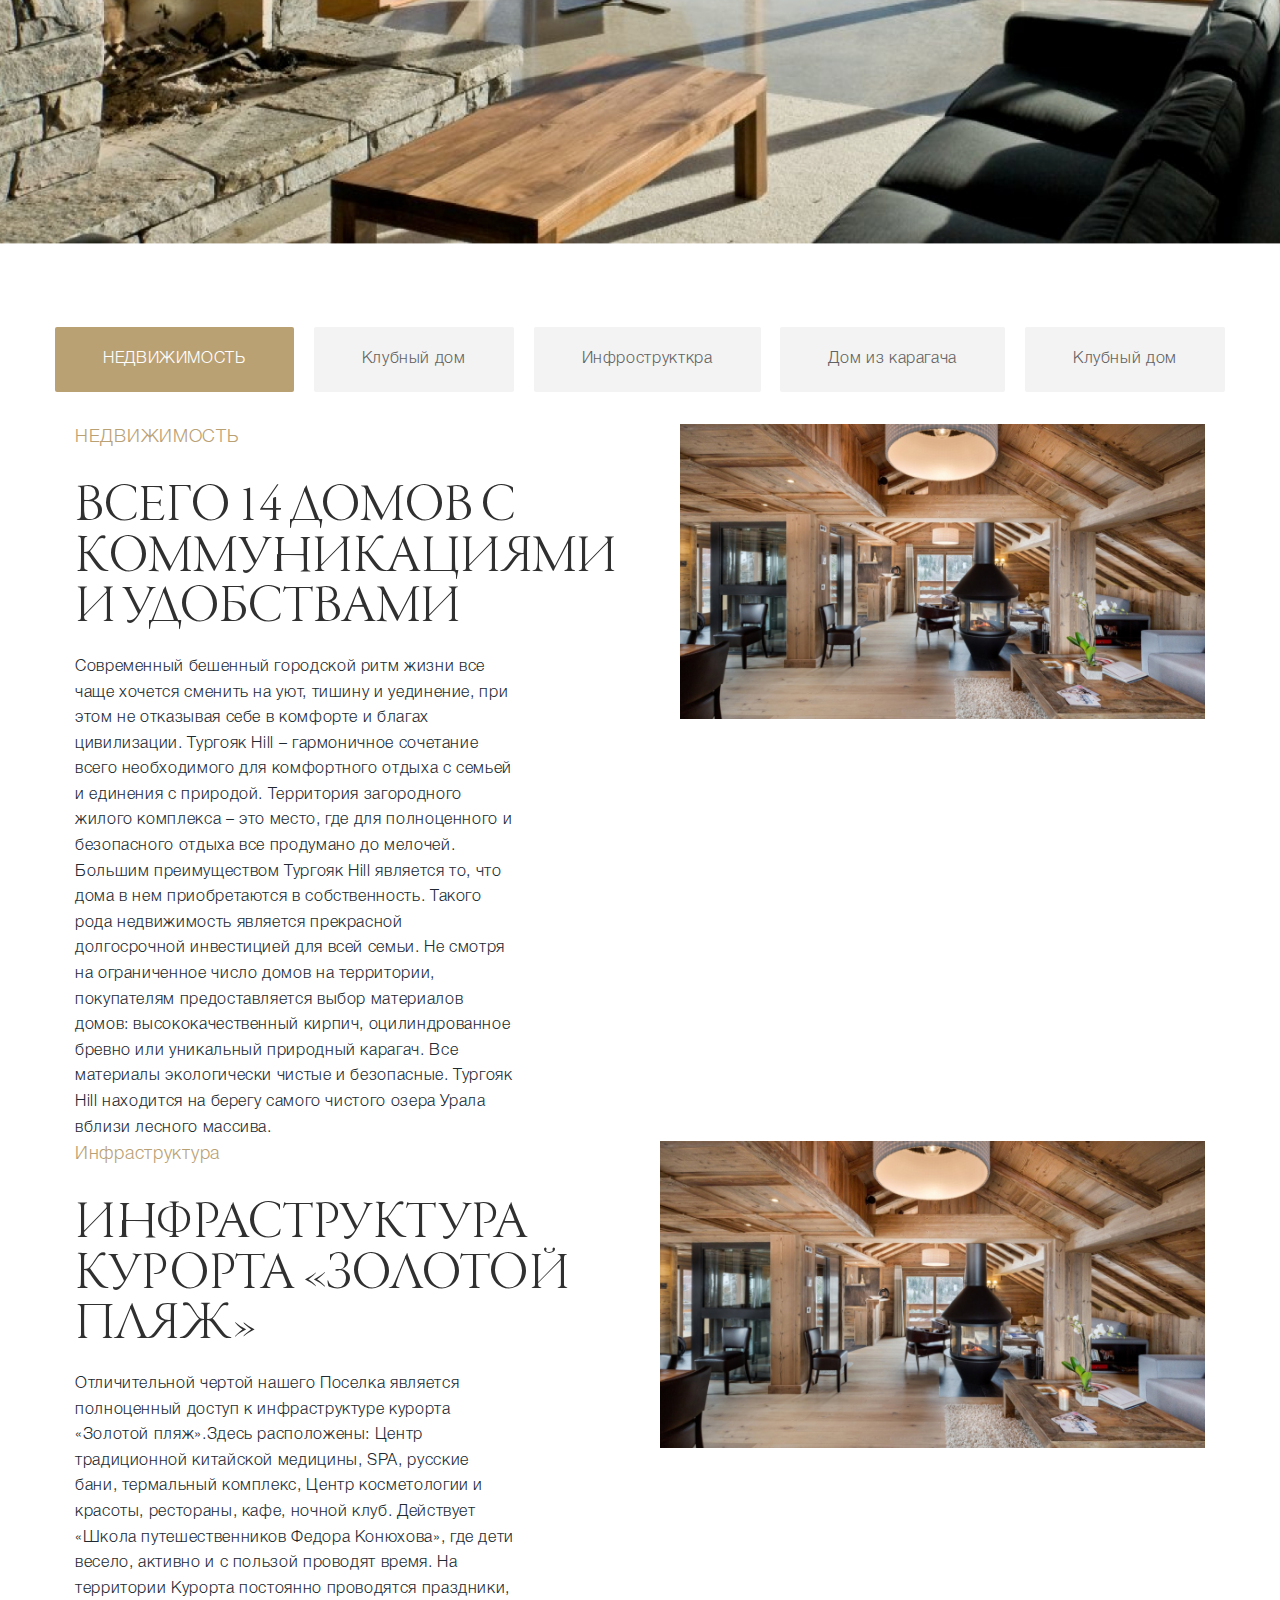
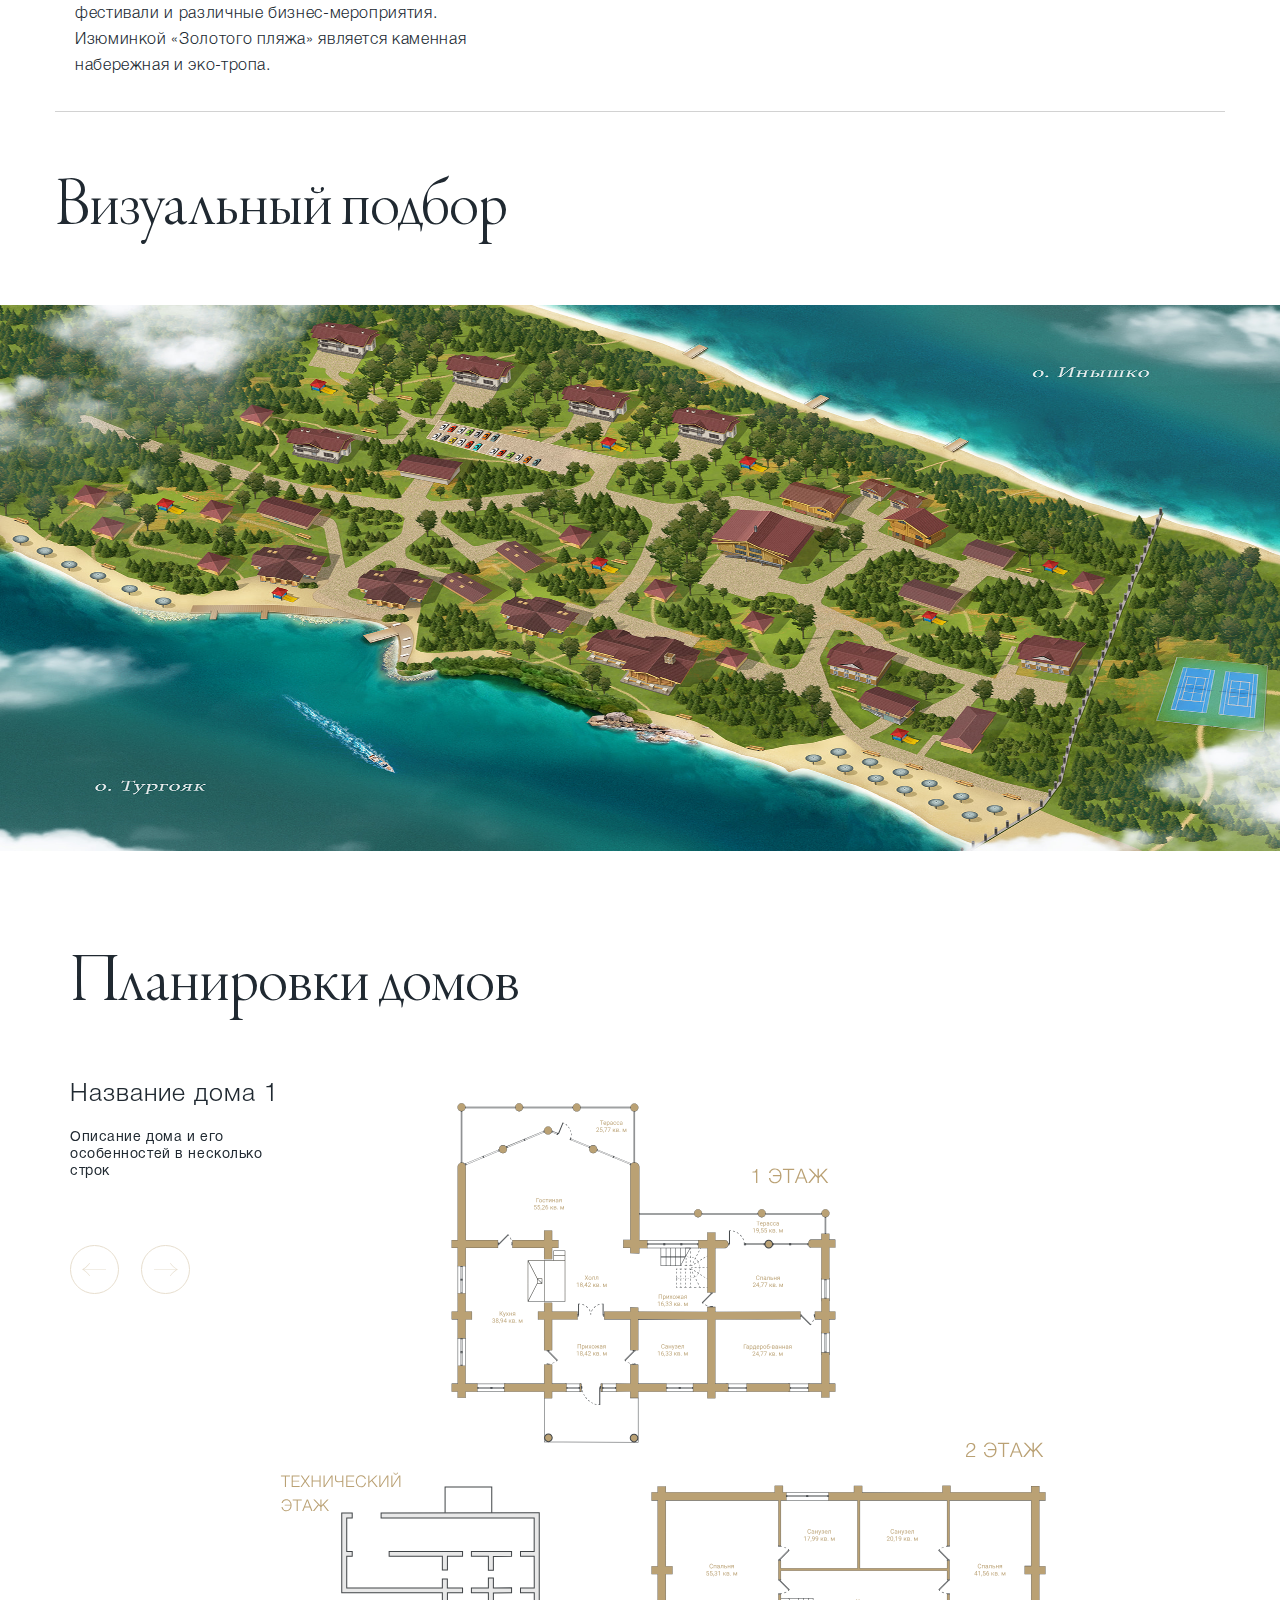
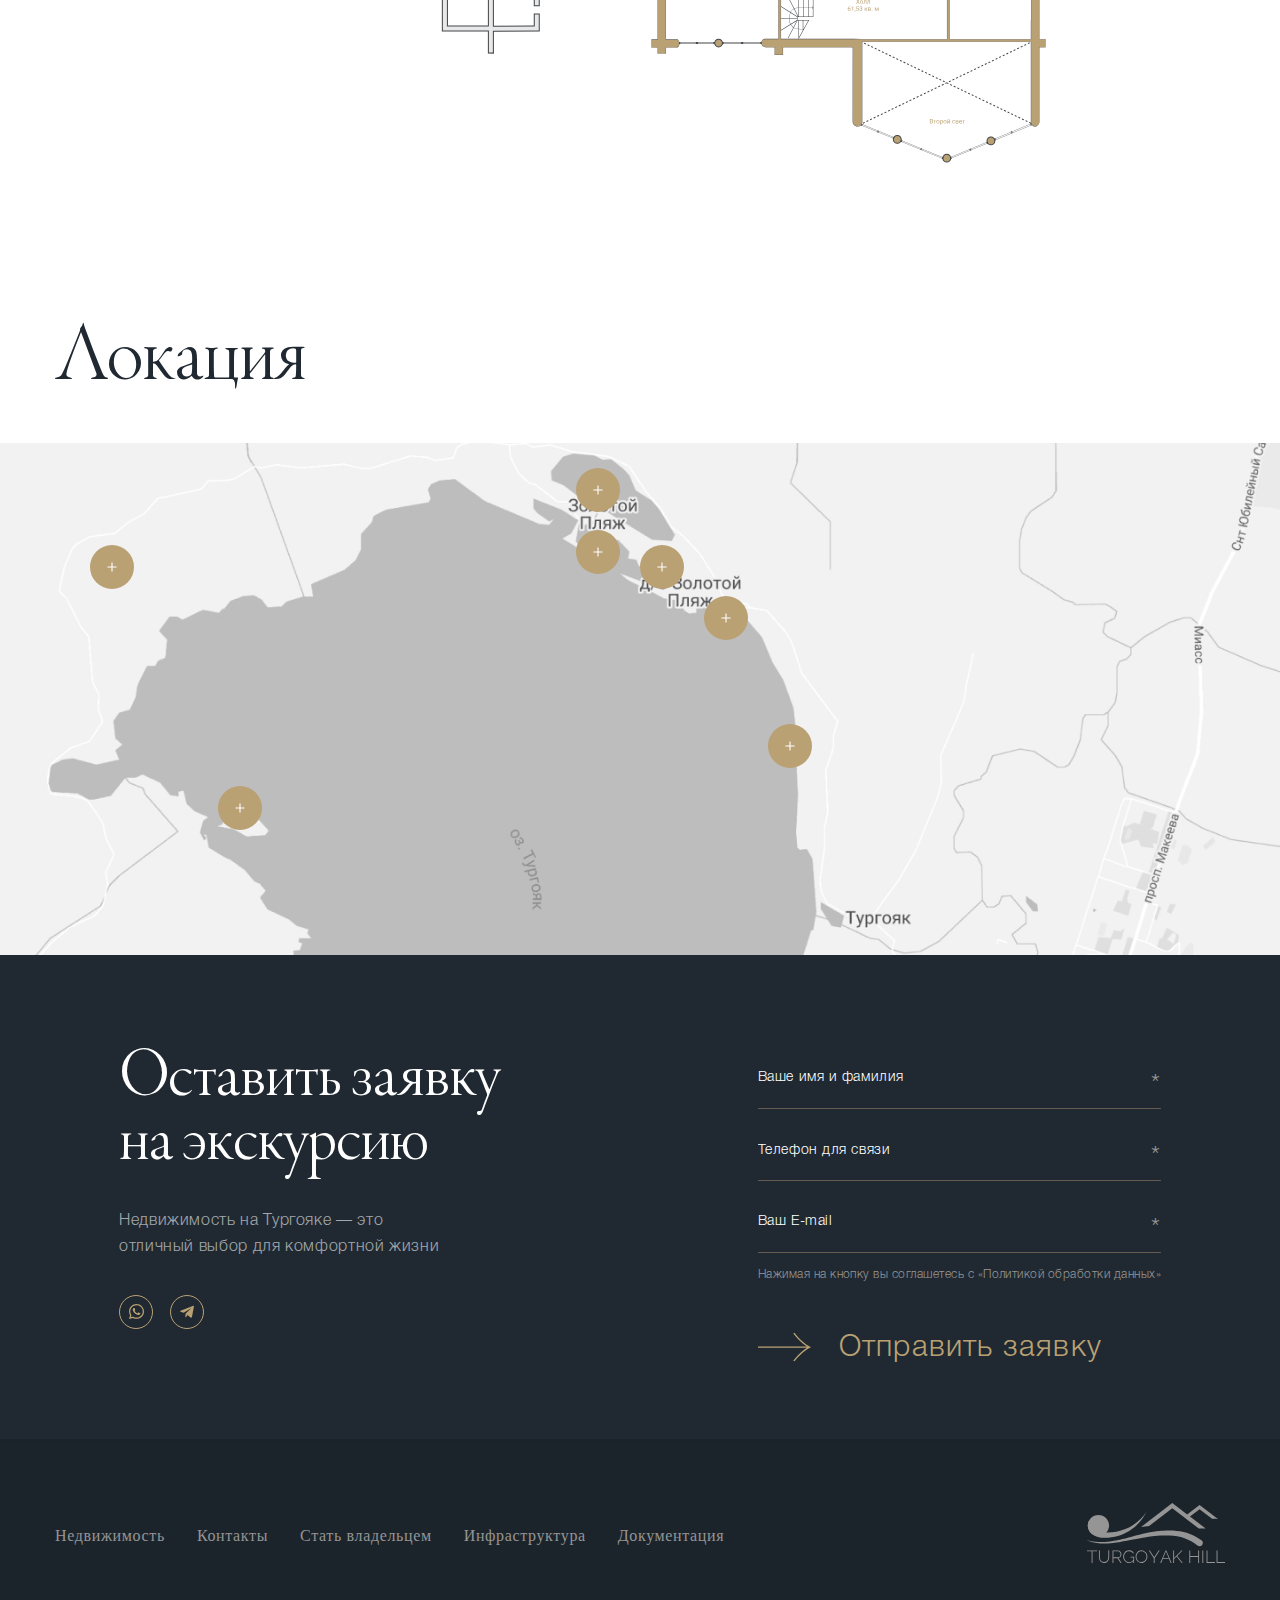
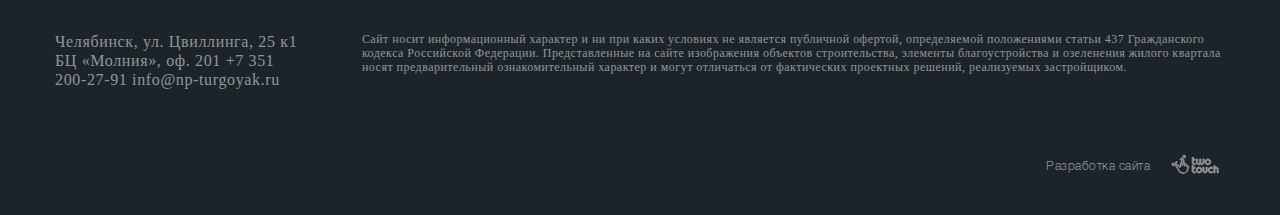
==== commit 82d08c0c: "вернул стили" ====
--- a/index.html
+++ b/index.html
@@ -35,19 +35,19 @@
                             <div class="page-header__right-col">
                                 <a class="page-header__logo" href="/">
                                     <svg class="icon__logo" width="138px" height="60px">
-                                        <use xlink:href="svg-symbolse4bd4a.svg#logo"></use>
+                                        <use xlink:href="svg-symbols7wvz85.svg#logo"></use>
                                     </svg>
                                 </a>
                                 <div class="page-header__social">
                                     <div class="page-header__social-item">
                                         <svg class="icon__whatsup" width="15px" height="15px">
-                                            <use xlink:href="svg-symbolse4bd4a.svg#whatsup"></use>
+                                            <use xlink:href="svg-symbols7wvz85.svg#whatsup"></use>
                                         </svg>
 
                                     </div>
                                     <div class="page-header__social-item">
                                         <svg class="icon__tg" width="14px" height="13px">
-                                            <use xlink:href="svg-symbolse4bd4a.svg#tg"></use>
+                                            <use xlink:href="svg-symbols7wvz85.svg#tg"></use>
                                         </svg>
 
                                     </div>
@@ -78,7 +78,7 @@
                                 <div class="page-header__content">
                                     <a class="page-header__logo" href="/">
                                         <svg class="icon__logo" width="138px" height="60px">
-                                            <use xlink:href="svg-symbolse4bd4a.svg#logo"></use>
+                                            <use xlink:href="svg-symbols7wvz85.svg#logo"></use>
                                         </svg>
                                     </a>
                                     <div class="page-header__burger-wrap">
@@ -112,13 +112,13 @@
                                         <div class="page-header__social page-header__social_mobile">
                                             <div class="page-header__social-item">
                                                 <svg class="icon__whatsup" width="15px" height="15px">
-                                                    <use xlink:href="svg-symbolse4bd4a.svg#whatsup"></use>
+                                                    <use xlink:href="svg-symbols7wvz85.svg#whatsup"></use>
                                                 </svg>
 
                                             </div>
                                             <div class="page-header__social-item">
                                                 <svg class="icon__tg" width="14px" height="13px">
-                                                    <use xlink:href="svg-symbolse4bd4a.svg#tg"></use>
+                                                    <use xlink:href="svg-symbols7wvz85.svg#tg"></use>
                                                 </svg>
 
                                             </div>
@@ -127,7 +127,7 @@
                                     <div class="page-header__mobile-contacts-bottom">
                                         <div class="page-header__arrow">
                                             <svg class="icon__mobile-arr" width="35px" height="19px">
-                                                <use xlink:href="svg-symbolse4bd4a.svg#mobile-arr"></use>
+                                                <use xlink:href="svg-symbols7wvz85.svg#mobile-arr"></use>
                                             </svg>
 
                                         </div><a class="page-header__callback page-header__callback_mobile" href="#exampleModalCenter" data-toggle="modal">Заказать звонок</a>
@@ -160,11 +160,11 @@
                                                                 <div class="b-slider-nav__btn b-slider-nav__btn_prev">
                                                                     <div class="b-slider-nav__arr-cont">
                                                                         <svg class="icon__arrow" width="24px" height="13px">
-                                                                            <use xlink:href="svg-symbolse4bd4a.svg#arrow"></use>
-                                                                        </svg>
-
-                                                                        <svg class="icon__arrow" width="24px" height="13px">
-                                                                            <use xlink:href="svg-symbolse4bd4a.svg#arrow"></use>
+                                                                            <use xlink:href="svg-symbols7wvz85.svg#arrow"></use>
+                                                                        </svg>
+
+                                                                        <svg class="icon__arrow" width="24px" height="13px">
+                                                                            <use xlink:href="svg-symbols7wvz85.svg#arrow"></use>
                                                                         </svg>
 
                                                                     </div>
@@ -172,11 +172,11 @@
                                                                 <div class="b-slider-nav__btn b-slider-nav__btn_next">
                                                                     <div class="b-slider-nav__arr-cont">
                                                                         <svg class="icon__arrow" width="24px" height="13px">
-                                                                            <use xlink:href="svg-symbolse4bd4a.svg#arrow"></use>
-                                                                        </svg>
-
-                                                                        <svg class="icon__arrow" width="24px" height="13px">
-                                                                            <use xlink:href="svg-symbolse4bd4a.svg#arrow"></use>
+                                                                            <use xlink:href="svg-symbols7wvz85.svg#arrow"></use>
+                                                                        </svg>
+
+                                                                        <svg class="icon__arrow" width="24px" height="13px">
+                                                                            <use xlink:href="svg-symbols7wvz85.svg#arrow"></use>
                                                                         </svg>
 
                                                                     </div>
@@ -208,11 +208,11 @@
                                                                 <div class="b-slider-nav__btn b-slider-nav__btn_prev">
                                                                     <div class="b-slider-nav__arr-cont">
                                                                         <svg class="icon__arrow" width="24px" height="13px">
-                                                                            <use xlink:href="svg-symbolse4bd4a.svg#arrow"></use>
-                                                                        </svg>
-
-                                                                        <svg class="icon__arrow" width="24px" height="13px">
-                                                                            <use xlink:href="svg-symbolse4bd4a.svg#arrow"></use>
+                                                                            <use xlink:href="svg-symbols7wvz85.svg#arrow"></use>
+                                                                        </svg>
+
+                                                                        <svg class="icon__arrow" width="24px" height="13px">
+                                                                            <use xlink:href="svg-symbols7wvz85.svg#arrow"></use>
                                                                         </svg>
 
                                                                     </div>
@@ -220,11 +220,11 @@
                                                                 <div class="b-slider-nav__btn b-slider-nav__btn_next">
                                                                     <div class="b-slider-nav__arr-cont">
                                                                         <svg class="icon__arrow" width="24px" height="13px">
-                                                                            <use xlink:href="svg-symbolse4bd4a.svg#arrow"></use>
-                                                                        </svg>
-
-                                                                        <svg class="icon__arrow" width="24px" height="13px">
-                                                                            <use xlink:href="svg-symbolse4bd4a.svg#arrow"></use>
+                                                                            <use xlink:href="svg-symbols7wvz85.svg#arrow"></use>
+                                                                        </svg>
+
+                                                                        <svg class="icon__arrow" width="24px" height="13px">
+                                                                            <use xlink:href="svg-symbols7wvz85.svg#arrow"></use>
                                                                         </svg>
 
                                                                     </div>
@@ -251,14 +251,14 @@
                                     <div class="b-main-slider__mobile-navigation-block">
                                         <div class="swiper-button-prev">
                                             <svg class="icon__arrow" width="24px" height="13px">
-                                                <use xlink:href="svg-symbolse4bd4a.svg#arrow"></use>
+                                                <use xlink:href="svg-symbols7wvz85.svg#arrow"></use>
                                             </svg>
 
                                         </div>
                                         <div class="swiper-pagination"></div>
                                         <div class="swiper-button-next">
                                             <svg class="icon__arrow" width="24px" height="13px">
-                                                <use xlink:href="svg-symbolse4bd4a.svg#arrow"></use>
+                                                <use xlink:href="svg-symbols7wvz85.svg#arrow"></use>
                                             </svg>
 
                                         </div>
@@ -338,13 +338,13 @@
                                                                 <div class="b-features__navigation">
                                                                     <div class="swiper-button-prev">
                                                                         <svg class="icon__arrow" width="24px" height="13px">
-                                                                            <use xlink:href="svg-symbolse4bd4a.svg#arrow"></use>
+                                                                            <use xlink:href="svg-symbols7wvz85.svg#arrow"></use>
                                                                         </svg>
 
                                                                     </div>
                                                                     <div class="swiper-button-next">
                                                                         <svg class="icon__arrow" width="24px" height="13px">
-                                                                            <use xlink:href="svg-symbolse4bd4a.svg#arrow"></use>
+                                                                            <use xlink:href="svg-symbols7wvz85.svg#arrow"></use>
                                                                         </svg>
 
                                                                     </div>
@@ -366,13 +366,13 @@
                                                                 <div class="b-features__navigation">
                                                                     <div class="swiper-button-prev">
                                                                         <svg class="icon__arrow" width="24px" height="13px">
-                                                                            <use xlink:href="svg-symbolse4bd4a.svg#arrow"></use>
+                                                                            <use xlink:href="svg-symbols7wvz85.svg#arrow"></use>
                                                                         </svg>
 
                                                                     </div>
                                                                     <div class="swiper-button-next">
                                                                         <svg class="icon__arrow" width="24px" height="13px">
-                                                                            <use xlink:href="svg-symbolse4bd4a.svg#arrow"></use>
+                                                                            <use xlink:href="svg-symbols7wvz85.svg#arrow"></use>
                                                                         </svg>
 
                                                                     </div>
@@ -394,13 +394,13 @@
                                                                 <div class="b-features__navigation">
                                                                     <div class="swiper-button-prev">
                                                                         <svg class="icon__arrow" width="24px" height="13px">
-                                                                            <use xlink:href="svg-symbolse4bd4a.svg#arrow"></use>
+                                                                            <use xlink:href="svg-symbols7wvz85.svg#arrow"></use>
                                                                         </svg>
 
                                                                     </div>
                                                                     <div class="swiper-button-next">
                                                                         <svg class="icon__arrow" width="24px" height="13px">
-                                                                            <use xlink:href="svg-symbolse4bd4a.svg#arrow"></use>
+                                                                            <use xlink:href="svg-symbols7wvz85.svg#arrow"></use>
                                                                         </svg>
 
                                                                     </div>
@@ -422,13 +422,13 @@
                                                                 <div class="b-features__navigation">
                                                                     <div class="swiper-button-prev">
                                                                         <svg class="icon__arrow" width="24px" height="13px">
-                                                                            <use xlink:href="svg-symbolse4bd4a.svg#arrow"></use>
+                                                                            <use xlink:href="svg-symbols7wvz85.svg#arrow"></use>
                                                                         </svg>
 
                                                                     </div>
                                                                     <div class="swiper-button-next">
                                                                         <svg class="icon__arrow" width="24px" height="13px">
-                                                                            <use xlink:href="svg-symbolse4bd4a.svg#arrow"></use>
+                                                                            <use xlink:href="svg-symbols7wvz85.svg#arrow"></use>
                                                                         </svg>
 
                                                                     </div>
@@ -459,13 +459,13 @@
                                         <div class="b-our-apartments__navigation">
                                             <div class="swiper-button-prev">
                                                 <svg class="icon__arrow" width="24px" height="13px">
-                                                    <use xlink:href="svg-symbolse4bd4a.svg#arrow"></use>
+                                                    <use xlink:href="svg-symbols7wvz85.svg#arrow"></use>
                                                 </svg>
 
                                             </div>
                                             <div class="swiper-button-next">
                                                 <svg class="icon__arrow" width="24px" height="13px">
-                                                    <use xlink:href="svg-symbolse4bd4a.svg#arrow"></use>
+                                                    <use xlink:href="svg-symbols7wvz85.svg#arrow"></use>
                                                 </svg>
 
                                             </div>
@@ -491,7 +491,7 @@
                                                             <a class="b-our-apartments-card__link" href="/real_estate_inner.html">
                                                                 <div class="b-our-apartments-card__arrow">
                                                                     <svg class="icon__arrow" width="24px" height="13px">
-                                                                        <use xlink:href="svg-symbolse4bd4a.svg#arrow"></use>
+                                                                        <use xlink:href="svg-symbols7wvz85.svg#arrow"></use>
                                                                     </svg>
 
                                                                 </div>
@@ -518,7 +518,7 @@
                                                             <a class="b-our-apartments-card__link" href="/real_estate_inner.html">
                                                                 <div class="b-our-apartments-card__arrow">
                                                                     <svg class="icon__arrow" width="24px" height="13px">
-                                                                        <use xlink:href="svg-symbolse4bd4a.svg#arrow"></use>
+                                                                        <use xlink:href="svg-symbols7wvz85.svg#arrow"></use>
                                                                     </svg>
 
                                                                 </div>
@@ -545,7 +545,7 @@
                                                             <a class="b-our-apartments-card__link" href="/real_estate_inner.html">
                                                                 <div class="b-our-apartments-card__arrow">
                                                                     <svg class="icon__arrow" width="24px" height="13px">
-                                                                        <use xlink:href="svg-symbolse4bd4a.svg#arrow"></use>
+                                                                        <use xlink:href="svg-symbols7wvz85.svg#arrow"></use>
                                                                     </svg>
 
                                                                 </div>
@@ -572,7 +572,7 @@
                                                             <a class="b-our-apartments-card__link" href="/real_estate_inner.html">
                                                                 <div class="b-our-apartments-card__arrow">
                                                                     <svg class="icon__arrow" width="24px" height="13px">
-                                                                        <use xlink:href="svg-symbolse4bd4a.svg#arrow"></use>
+                                                                        <use xlink:href="svg-symbols7wvz85.svg#arrow"></use>
                                                                     </svg>
 
                                                                 </div>
@@ -609,7 +609,7 @@
                                                 <a class="b-our-apartments-card__link" href="/real_estate_inner.html">
                                                     <div class="b-our-apartments-card__arrow">
                                                         <svg class="icon__arrow" width="24px" height="13px">
-                                                            <use xlink:href="svg-symbolse4bd4a.svg#arrow"></use>
+                                                            <use xlink:href="svg-symbols7wvz85.svg#arrow"></use>
                                                         </svg>
 
                                                     </div>
@@ -634,7 +634,7 @@
                                                 <a class="b-our-apartments-card__link" href="/real_estate_inner.html">
                                                     <div class="b-our-apartments-card__arrow">
                                                         <svg class="icon__arrow" width="24px" height="13px">
-                                                            <use xlink:href="svg-symbolse4bd4a.svg#arrow"></use>
+                                                            <use xlink:href="svg-symbols7wvz85.svg#arrow"></use>
                                                         </svg>
 
                                                     </div>
@@ -659,7 +659,7 @@
                                                 <a class="b-our-apartments-card__link" href="/real_estate_inner.html">
                                                     <div class="b-our-apartments-card__arrow">
                                                         <svg class="icon__arrow" width="24px" height="13px">
-                                                            <use xlink:href="svg-symbolse4bd4a.svg#arrow"></use>
+                                                            <use xlink:href="svg-symbols7wvz85.svg#arrow"></use>
                                                         </svg>
 
                                                     </div>
@@ -684,7 +684,7 @@
                                                 <a class="b-our-apartments-card__link" href="/real_estate_inner.html">
                                                     <div class="b-our-apartments-card__arrow">
                                                         <svg class="icon__arrow" width="24px" height="13px">
-                                                            <use xlink:href="svg-symbolse4bd4a.svg#arrow"></use>
+                                                            <use xlink:href="svg-symbols7wvz85.svg#arrow"></use>
                                                         </svg>
 
                                                     </div>
@@ -952,13 +952,13 @@
                                                     <div class="b-plans-slider__navigation">
                                                         <div class="swiper-button-prev">
                                                             <svg class="icon__arrow" width="24px" height="13px">
-                                                                <use xlink:href="svg-symbolse4bd4a.svg#arrow"></use>
+                                                                <use xlink:href="svg-symbols7wvz85.svg#arrow"></use>
                                                             </svg>
 
                                                         </div>
                                                         <div class="swiper-button-next">
                                                             <svg class="icon__arrow" width="24px" height="13px">
-                                                                <use xlink:href="svg-symbolse4bd4a.svg#arrow"></use>
+                                                                <use xlink:href="svg-symbols7wvz85.svg#arrow"></use>
                                                             </svg>
 
                                                         </div>
@@ -989,7 +989,7 @@
                         <div class="b-location__point" style="top: 67%;left:17%;">
                             <div class="b-location__point-plus">
                                 <svg class="icon__plus" width="10px" height="10px">
-                                    <use xlink:href="svg-symbolse4bd4a.svg#plus"></use>
+                                    <use xlink:href="svg-symbols7wvz85.svg#plus"></use>
                                 </svg>
 
                             </div>
@@ -1001,7 +1001,7 @@
                         <div class="b-location__point" style="top: 20%;left:50%;">
                             <div class="b-location__point-plus">
                                 <svg class="icon__plus" width="10px" height="10px">
-                                    <use xlink:href="svg-symbolse4bd4a.svg#plus"></use>
+                                    <use xlink:href="svg-symbols7wvz85.svg#plus"></use>
                                 </svg>
 
                             </div>
@@ -1013,7 +1013,7 @@
                         <div class="b-location__point" style="top: 30%;left:55%;">
                             <div class="b-location__point-plus">
                                 <svg class="icon__plus" width="10px" height="10px">
-                                    <use xlink:href="svg-symbolse4bd4a.svg#plus"></use>
+                                    <use xlink:href="svg-symbols7wvz85.svg#plus"></use>
                                 </svg>
 
                             </div>
@@ -1025,7 +1025,7 @@
                         <div class="b-location__point" style="top: 20%;left:7%;">
                             <div class="b-location__point-plus">
                                 <svg class="icon__plus" width="10px" height="10px">
-                                    <use xlink:href="svg-symbolse4bd4a.svg#plus"></use>
+                                    <use xlink:href="svg-symbols7wvz85.svg#plus"></use>
                                 </svg>
 
                             </div>
@@ -1037,7 +1037,7 @@
                         <div class="b-location__point" style="top: 5%;left:45%;">
                             <div class="b-location__point-plus">
                                 <svg class="icon__plus" width="10px" height="10px">
-                                    <use xlink:href="svg-symbolse4bd4a.svg#plus"></use>
+                                    <use xlink:href="svg-symbols7wvz85.svg#plus"></use>
                                 </svg>
 
                             </div>
@@ -1049,7 +1049,7 @@
                         <div class="b-location__point" style="top:55%;left:60%;">
                             <div class="b-location__point-plus">
                                 <svg class="icon__plus" width="10px" height="10px">
-                                    <use xlink:href="svg-symbolse4bd4a.svg#plus"></use>
+                                    <use xlink:href="svg-symbols7wvz85.svg#plus"></use>
                                 </svg>
 
                             </div>
@@ -1061,7 +1061,7 @@
                         <div class="b-location__point" style="top: 17%;left:45%;">
                             <div class="b-location__point-plus">
                                 <svg class="icon__plus" width="10px" height="10px">
-                                    <use xlink:href="svg-symbolse4bd4a.svg#plus"></use>
+                                    <use xlink:href="svg-symbols7wvz85.svg#plus"></use>
                                 </svg>
 
                             </div>
@@ -1086,12 +1086,12 @@
                                 <div class="b-callback-form__link-list">
                                     <a class="b-callback-form__link" target="_blank" href="#">
                                         <svg class="icon__whatsup" width="15px" height="15px">
-                                            <use xlink:href="svg-symbolse4bd4a.svg#whatsup"></use>
+                                            <use xlink:href="svg-symbols7wvz85.svg#whatsup"></use>
                                         </svg>
                                     </a>
                                     <a class="b-callback-form__link" target="_blank" href="#">
                                         <svg class="icon__tg" width="14px" height="13px">
-                                            <use xlink:href="svg-symbolse4bd4a.svg#tg"></use>
+                                            <use xlink:href="svg-symbols7wvz85.svg#tg"></use>
                                         </svg>
                                     </a>
                                 </div>
@@ -1120,7 +1120,7 @@
                                     <div class="b-callback-form__submit-block">
                                         <div class="b-callback-form__arrow">
                                             <svg class="icon__arrow" width="24px" height="13px">
-                                                <use xlink:href="svg-symbolse4bd4a.svg#arrow"></use>
+                                                <use xlink:href="svg-symbols7wvz85.svg#arrow"></use>
                                             </svg>
 
                                         </div>
@@ -1144,7 +1144,7 @@
                             </div>
                             <div class="page-footer__logo">
                                 <svg class="icon__logo-black" width="138px" height="60px">
-                                    <use xlink:href="svg-symbolse4bd4a.svg#logo-black"></use>
+                                    <use xlink:href="svg-symbols7wvz85.svg#logo-black"></use>
                                 </svg>
 
                             </div>
@@ -1157,7 +1157,7 @@
                             </div>
                         </div><a class="page-footer__bottom-logo" href="https://2touch.ru/" target="_blank"><span class="page-footer__bottom-logo-text">Разработка сайта</span><span class="page-footer__bottom-logo-pic">
             <svg class="icon__tt" width="55px" height="25px">
-                <use xlink:href="svg-symbolse4bd4a.svg#tt"></use>
+                <use xlink:href="svg-symbols7wvz85.svg#tt"></use>
             </svg>
         </span></a>
                     </div>
@@ -1182,12 +1182,12 @@
                                             <div class="b-callback-form__link-list">
                                                 <a class="b-callback-form__link" target="_blank" href="#">
                                                     <svg class="icon__whatsup" width="15px" height="15px">
-                                                        <use xlink:href="svg-symbolse4bd4a.svg#whatsup"></use>
+                                                        <use xlink:href="svg-symbols7wvz85.svg#whatsup"></use>
                                                     </svg>
                                                 </a>
                                                 <a class="b-callback-form__link" target="_blank" href="#">
                                                     <svg class="icon__tg" width="14px" height="13px">
-                                                        <use xlink:href="svg-symbolse4bd4a.svg#tg"></use>
+                                                        <use xlink:href="svg-symbols7wvz85.svg#tg"></use>
                                                     </svg>
                                                 </a>
                                             </div>
@@ -1216,7 +1216,7 @@
                                                 <div class="b-callback-form__submit-block">
                                                     <div class="b-callback-form__arrow">
                                                         <svg class="icon__arrow" width="24px" height="13px">
-                                                            <use xlink:href="svg-symbolse4bd4a.svg#arrow"></use>
+                                                            <use xlink:href="svg-symbols7wvz85.svg#arrow"></use>
                                                         </svg>
 
                                                     </div>
@@ -1238,7 +1238,7 @@
         </div>
         <a class="page__up">
             <svg class="icon__up" width="13px" height="15px">
-                <use xlink:href="svg-symbolse4bd4a.svg#up"></use>
+                <use xlink:href="svg-symbols7wvz85.svg#up"></use>
             </svg>
         </a>
         <!--script(src='https://unpkg.com/container-query-polyfill/cqfill.iife.min.js')-->
